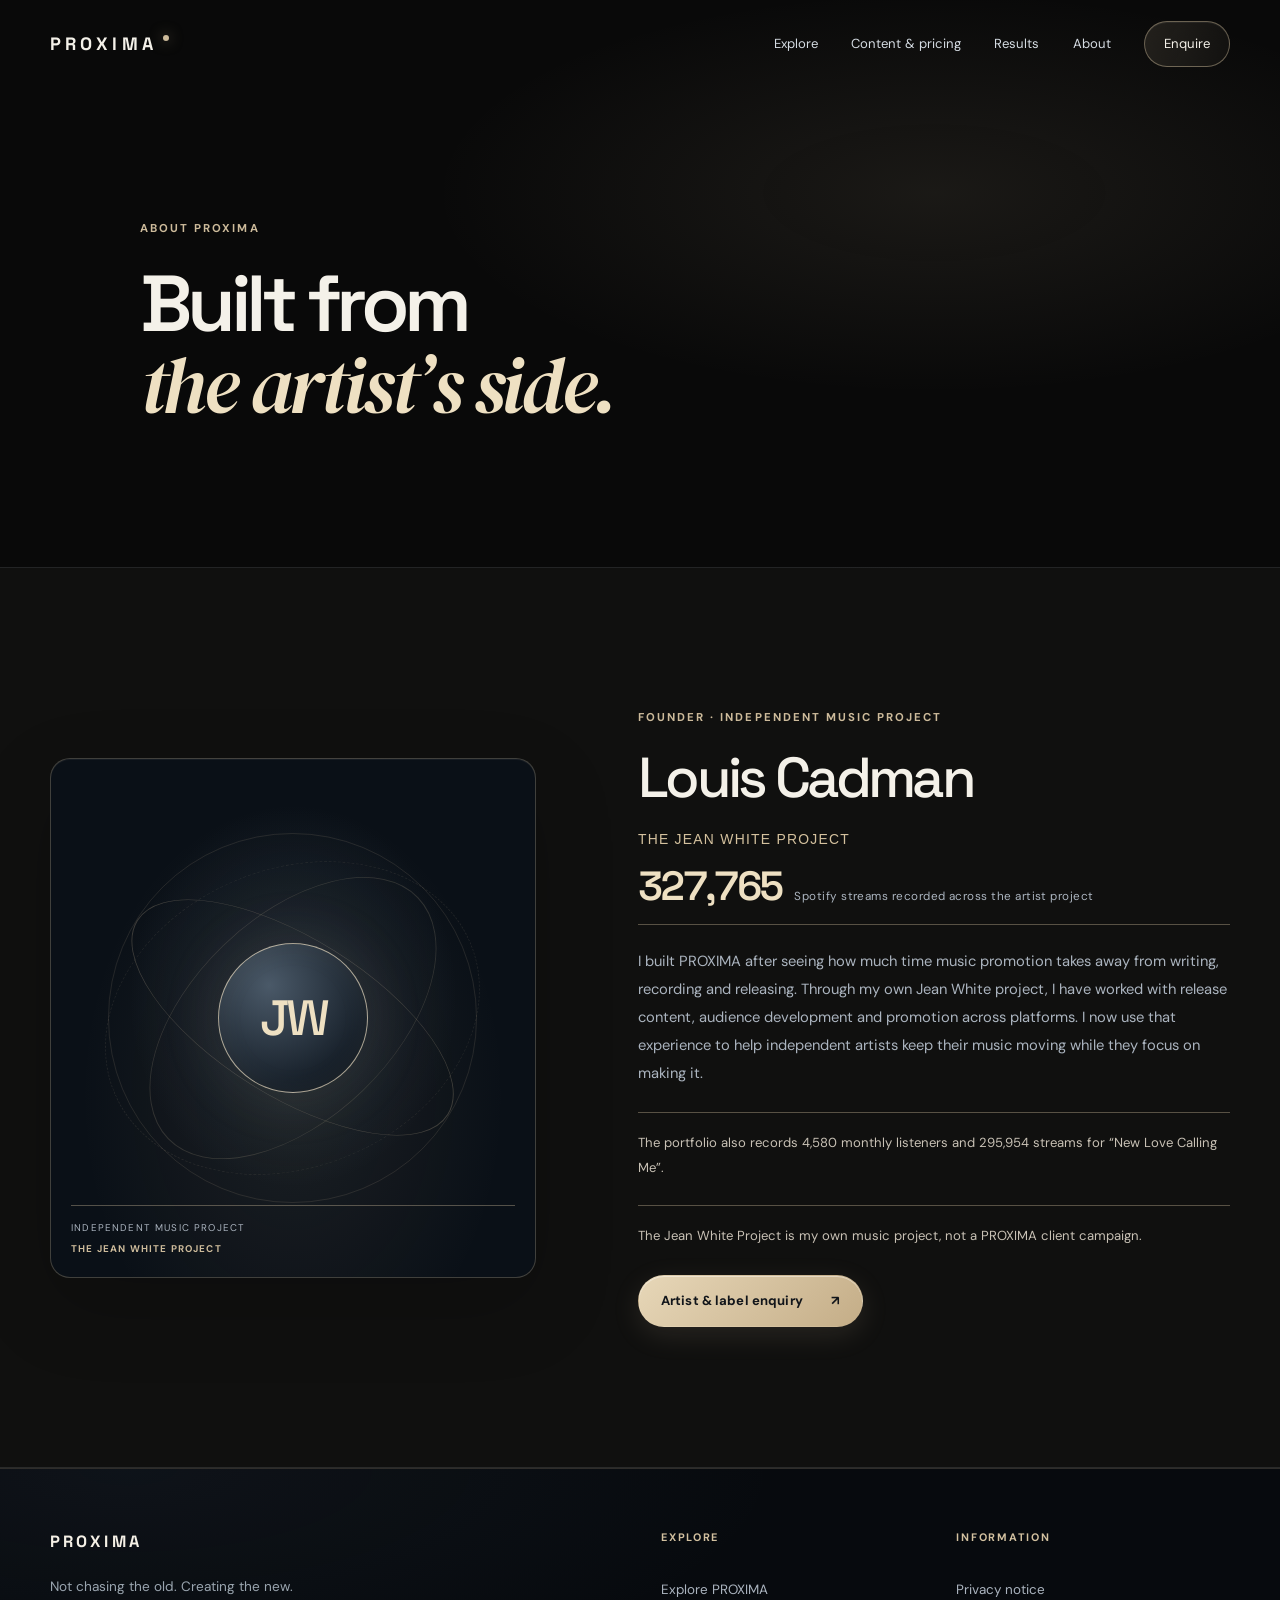
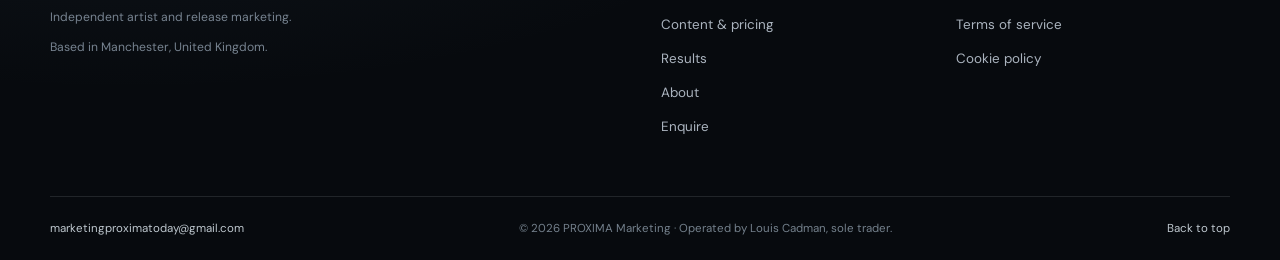
==== about.html @ 5da4cb1b "Refresh JavaScript cache version after interaction fixes" ====
<!doctype html>
<html lang="en">
<head>
  <meta charset="utf-8">
  <meta name="viewport" content="width=device-width, initial-scale=1">
  <meta name="theme-color" content="#090909">
  <meta name="description" content="Meet the founder of PROXIMA Marketing.">
  <meta property="og:type" content="website">
  <meta property="og:title" content="About PROXIMA Marketing">
  <meta property="og:description" content="Meet the founder of PROXIMA Marketing and the independent music project behind its experience.">
  <meta property="og:url" content="https://proximamarketing.github.io/Proxima/about.html">
  <title>About PROXIMA Marketing</title>
  <link rel="preconnect" href="https://fonts.googleapis.com">
  <link rel="preconnect" href="https://fonts.gstatic.com" crossorigin>
  <link href="https://fonts.googleapis.com/css2?family=DM+Sans:wght@400;500;600;700&family=DM+Serif+Display:ital@0;1&family=Space+Grotesk:wght@400;500;600;700&display=swap" rel="stylesheet">
  <link rel="stylesheet" href="style.css?v=20261109-visual-finish-01">
  <script src="script.js?v=20261109-code-audit-01" defer></script>
</head>
<body>
  <a class="skip-link" href="#main">Skip to content</a>
  <div class="scroll-progress" aria-hidden="true"></div>
  <header class="site-header">
    <nav class="navbar container" aria-label="Main navigation">
      <a class="wordmark" href="index.html#top" aria-label="PROXIMA home">PROXIMA</a>
      <button class="menu-toggle" type="button" aria-expanded="false" aria-controls="primaryNavigation" aria-label="Open navigation">
        <span></span><span></span>
      </button>
      <div class="nav-links" id="primaryNavigation">
        <a href="index.html#journey">Explore</a>
        <a href="journey.html">Content &amp; pricing</a>
        <a href="views.html">Results</a>
        <a href="about.html">About</a>
        <a class="nav-cta" href="application.html#application">Enquire</a>
      </div>
    </nav>
  </header>

  <main id="main" class="about-page">
    <section class="about-intro section-pad">
      <div class="container about-intro-inner reveal">
        <p class="eyebrow">About PROXIMA</p>
        <h1>Built from<br><span class="serif-accent">the artist’s side.</span></h1>
      </div>
    </section>

    <section class="founder section-pad" id="the-story">
      <div class="container founder-grid">
        <div class="founder-art reveal" aria-label="Abstract orbital artwork for The Jean White Project">
          <div class="founder-art-orbit founder-art-orbit-one" aria-hidden="true"></div>
          <div class="founder-art-orbit founder-art-orbit-two" aria-hidden="true"></div>
          <div class="founder-art-core" aria-hidden="true"><span>JW</span></div>
          <div class="founder-art-caption"><span>INDEPENDENT MUSIC PROJECT</span><span>THE JEAN WHITE PROJECT</span></div>
        </div>
        <div class="founder-copy reveal">
          <p class="eyebrow">Founder · Independent music project</p>
          <h2>Louis Cadman</h2>
          <p class="founder-project-name">The Jean White Project</p>
          <div class="founder-statline"><strong>327,765</strong><span>Spotify streams recorded across the artist project</span></div>
          <p>I built PROXIMA after seeing how much time music promotion takes away from writing, recording and releasing. Through my own Jean White project, I have worked with release content, audience development and promotion across platforms. I now use that experience to help independent artists keep their music moving while they focus on making it.</p>
          <p class="founder-honesty">The portfolio also records 4,580 monthly listeners and 295,954 streams for “New Love Calling Me”.</p>
          <p class="founder-honesty">The Jean White Project is my own music project, not a PROXIMA client campaign.</p>
          <a class="button button-primary" href="application.html#application">Artist &amp; label enquiry <span aria-hidden="true">↗</span></a>
        </div>
      </div>
    </section>

      </main>

  <footer class="site-footer">
    <div class="container footer-main">
      <div class="footer-brand">
        <a class="wordmark footer-wordmark" href="index.html#top">PROXIMA</a>
        <p>Not chasing the old. Creating the new.</p>
        <p class="footer-positioning">Independent artist and release marketing.</p>
        <p class="footer-positioning">Based in Manchester, United Kingdom.</p>
      </div>
      <div class="footer-nav">
        <span class="footer-label">Explore</span>
        <a href="index.html#journey">Explore PROXIMA</a>
        <a href="journey.html">Content &amp; pricing</a>
        <a href="views.html">Results</a>
        <a href="about.html">About</a>
        <a href="application.html#application">Enquire</a>
      </div>
      <div class="footer-nav footer-legal-nav">
        <span class="footer-label">Information</span>
        <a href="privacy.html">Privacy notice</a>
        <a href="terms.html">Terms of service</a>
        <a href="cookies.html">Cookie policy</a>
      </div>
    </div>
    <div class="container footer-bottom">
      <a href="mailto:marketingproximatoday@gmail.com">marketingproximatoday@gmail.com</a>
      <span>© <span id="currentYear">2026</span> PROXIMA Marketing · Operated by Louis Cadman, sole trader.</span>
      <a href="index.html#top">Back to top</a>
    </div>
  </footer>
</body>
</html>
---- style.css ----
:root {
  color-scheme: dark;
  --bg: #090909;
  --panel: #10100f;
  --panel-raised: #151513;
  --text: #f2eee5;
  --muted: #aaa69e;
  --subtle: #77746e;
  --accent: #d8c6a5;
  --accent-bright: #ead9b8;
  --line: rgba(242, 238, 229, .12);
  --line-accent: rgba(216, 198, 165, .36);
  --container: 1160px;
  --ease: cubic-bezier(.2,.7,.2,1);
}
* { box-sizing: border-box; }
html { width: 100%; max-width: 100%; overflow-x: clip; scroll-behavior: smooth; scroll-padding-top: 100px; }
body { margin: 0; background: var(--bg); color: var(--text); font-family: "DM Sans", sans-serif; line-height: 1.65; -webkit-font-smoothing: antialiased; width: 100%; max-width: 100%; overflow-x: clip; }
body.menu-open { overflow: hidden; }
a { color: inherit; text-decoration: none; }
button, input, textarea { font: inherit; }
button, a { -webkit-tap-highlight-color: transparent; }
button { color: inherit; }
p, h1, h2, h3 { margin-top: 0; }
p { color: var(--muted); }
::selection { color: #090909; background: var(--accent); }
:focus-visible { outline: 2px solid var(--accent-bright); outline-offset: 4px; }
.container { width: min(100% - 48px, var(--container)); margin-inline: auto; }
.section-pad { padding: clamp(88px, 11vw, 148px) 0; }
.skip-link { position: fixed; z-index: 10000; top: 12px; left: 12px; padding: 12px 18px; background: var(--accent); color: #111; transform: translateY(-160%); }
.skip-link:focus { transform: translateY(0); }
.scroll-progress { position: fixed; z-index: 1500; inset: 0 auto auto 0; width: 100%; height: 2px; background: var(--accent); pointer-events: none; transform: scaleX(0); transform-origin: left center; pointer-events: none; }
.site-header { position: fixed; inset: 0 0 auto; z-index: 1000; border-bottom: 1px solid transparent; transition: background .3s ease, border-color .3s ease, backdrop-filter .3s ease; }
.site-header.scrolled { background: rgba(9,9,9,.86); border-color: var(--line);  }
.navbar { min-height: 86px; display: flex; align-items: center; justify-content: space-between; gap: 32px; }
.site-header:not(.scrolled) .navbar { min-height: 94px; }
.navbar .wordmark { font-size: 1.28rem; letter-spacing: .22em; }
.nav-links { gap: clamp(20px, 3vw, 42px); }
.nav-links .nav-cta { padding: 12px 18px; border-color: rgba(216,198,165,.48); background: linear-gradient(135deg, rgba(216,198,165,.09), rgba(216,198,165,.015)); }
.wordmark { display: inline-flex; align-items: flex-start; gap: 5px; font: 800 1.16rem/1 "Manrope", sans-serif; letter-spacing: .19em; white-space: nowrap; }
.wordmark-mark { color: var(--accent); font-size: .65rem; transform: translateY(-5px); }
.nav-links { display: flex; align-items: center; gap: clamp(18px, 3vw, 40px); font-size: .88rem; color: #d1ccc2; }
.nav-links a { transition: color .2s ease; }
.nav-links a:hover, .footer-nav a:hover, .footer-bottom a:hover { color: var(--accent-bright); }
.nav-links .nav-cta { border: 1px solid var(--line-accent); padding: 11px 17px; color: var(--text); border-radius: 2px; }
.nav-cta span { color: var(--accent); margin-left: 8px; }
.menu-toggle { display: none; width: 46px; height: 46px; border: 1px solid var(--line); background: transparent; border-radius: 50%; align-items: center; justify-content: center; flex-direction: column; gap: 6px; cursor: pointer; }
.menu-toggle span { display: block; width: 17px; height: 1px; background: var(--text); transition: transform .2s ease; }
.menu-toggle[aria-expanded="true"] span:first-child { transform: translateY(3.5px) rotate(45deg); }
.menu-toggle[aria-expanded="true"] span:last-child { transform: translateY(-3.5px) rotate(-45deg); }
.hero { position: relative; min-height: 770px; min-height: min(900px, 100svh); display: flex; flex-direction: column; justify-content: center; padding-top: 124px; overflow: hidden; border-bottom: 1px solid var(--line); }
.hero::after { content: ""; position: absolute; inset: 0; pointer-events: none; opacity: .24; background-image: radial-gradient(1px 1px at 11% 18%, rgba(245,232,204,.85) 50%, transparent 100%), radial-gradient(1px 1px at 84% 22%, rgba(245,232,204,.7) 50%, transparent 100%), radial-gradient(1px 1px at 70% 77%, rgba(245,232,204,.75) 50%, transparent 100%), radial-gradient(1px 1px at 31% 81%, rgba(245,232,204,.65) 50%, transparent 100%); }
.hero-glow { position: absolute; width: 900px; height: 750px; left: 55%; top: 42%; transform: translate(-50%,-50%); background: radial-gradient(ellipse, rgba(216,198,165,.105), rgba(216,198,165,.025) 35%, transparent 70%); pointer-events: none; }
.hero-grid { position: relative; z-index: 1; display: grid; grid-template-columns: 1.15fr .85fr; align-items: center; gap: clamp(28px, 5vw, 86px); padding-top: 30px; padding-bottom: 58px; }
.hero-copy { max-width: 650px; }
.eyebrow { display: flex; align-items: center; gap: 12px; color: var(--accent); font-size: .71rem; font-weight: 700; text-transform: uppercase; letter-spacing: .18em; margin-bottom: 26px; }
.eyebrow-line { width: 30px; height: 1px; background: var(--accent); }
h1, h2, h3 { font-family: "Manrope", sans-serif; }
h1 { font-size: clamp(3.25rem, 6.5vw, 6.55rem); line-height: .99; letter-spacing: -.075em; font-weight: 600; margin-bottom: 28px; }
.serif-accent { font-family: Georgia, "Times New Roman", serif; font-weight: 400; font-style: italic; letter-spacing: -.065em; color: var(--accent); }
.hero-lede { max-width: 555px; font-size: clamp(1.02rem, 1.3vw, 1.18rem); line-height: 1.85; margin-bottom: 34px; }
.hero-actions { display: flex; align-items: center; flex-wrap: wrap; gap: 24px; }
.button { min-height: 52px; display: inline-flex; align-items: center; justify-content: center; gap: 28px; padding: 15px 21px; border: 1px solid transparent; border-radius: 2px; font-size: .9rem; font-weight: 700; cursor: pointer; transition: transform .25s var(--ease), background .25s ease, border-color .25s ease, color .25s ease; }
.button:hover { transform: translateY(-2px); }
.button-primary { background: var(--accent); color: #15130f; }
.button-primary:hover { background: var(--accent-bright); }
.button-outline { border-color: var(--line-accent); color: var(--text); background: transparent; }
.button-outline:hover { border-color: var(--accent); background: rgba(216,198,165,.06); }
.text-link, .inline-link { display: inline-flex; align-items: center; gap: 12px; color: var(--text); font-size: .9rem; font-weight: 600; }
.text-link span, .inline-link span { color: var(--accent); transition: transform .2s ease; }
.text-link:hover span { transform: translateY(3px); }
.inline-link:hover span { transform: translate(3px,-3px); }
.hero-note { margin: 33px 0 0; font-size: .8rem; display: flex; align-items: center; gap: 10px; }
.status-dot, .response-dot { width: 6px; height: 6px; border-radius: 50%; background: var(--accent); box-shadow: 0 0 14px rgba(216,198,165,.45); flex: 0 0 auto; }
.hero-art { position: relative; isolation: isolate; width: min(100%, 500px); aspect-ratio: 1; justify-self: end; display: grid; place-items: center; }
.starfield { position: absolute; z-index: -1; inset: -8%; opacity: .86; pointer-events: none; background-image: radial-gradient(1px 1px at 8% 22%, rgba(245,232,204,.95) 50%, transparent 100%), radial-gradient(1.5px 1.5px at 21% 74%, rgba(245,232,204,.8) 50%, transparent 100%), radial-gradient(1px 1px at 33% 12%, rgba(245,232,204,.75) 50%, transparent 100%), radial-gradient(2px 2px at 44% 88%, rgba(245,232,204,.8) 50%, transparent 100%), radial-gradient(1px 1px at 57% 19%, rgba(245,232,204,.95) 50%, transparent 100%), radial-gradient(1px 1px at 72% 31%, rgba(245,232,204,.7) 50%, transparent 100%), radial-gradient(1.5px 1.5px at 89% 53%, rgba(245,232,204,.85) 50%, transparent 100%), radial-gradient(1px 1px at 77% 82%, rgba(245,232,204,.8) 50%, transparent 100%), radial-gradient(1px 1px at 13% 48%, rgba(245,232,204,.6) 50%, transparent 100%), radial-gradient(1px 1px at 60% 68%, rgba(245,232,204,.7) 50%, transparent 100%), radial-gradient(ellipse at 50% 50%, rgba(216,198,165,.09), transparent 62%); mask-image: radial-gradient(ellipse at center, #000 38%, transparent 73%); }
.starfield::after { content: ""; position: absolute; inset: 12%; background: radial-gradient(2px 2px at 16% 36%, rgba(255,248,226,.95) 45%, transparent 100%), radial-gradient(2px 2px at 79% 24%, rgba(255,248,226,.9) 45%, transparent 100%), radial-gradient(1.5px 1.5px at 67% 76%, rgba(255,248,226,.9) 45%, transparent 100%);  }
.hero-art::before { content: ""; position: absolute; inset: 16%; border: 1px solid rgba(216,198,165,.12); border-radius: 50%; }
.orbit { position: absolute; border: 1px solid rgba(216,198,165,.25); border-radius: 50%; }
.orbit-one { inset: 8%; transform: rotate(-27deg) scaleY(.71); }
.orbit-two { inset: 5%; transform: rotate(47deg) scaleY(.72); border-color: rgba(216,198,165,.16); }
.orbit-three { inset: 20%; border-style: dashed; border-color: rgba(216,198,165,.17); }
.orbit-core { position: relative; z-index: 1; width: 43%; aspect-ratio: 1; border-radius: 50%; border: 1px solid rgba(216,198,165,.5); background: radial-gradient(circle at 35% 30%, #232019, #0b0b0a 68%); display: flex; flex-direction: column; align-items: center; justify-content: center; box-shadow: 0 0 75px rgba(216,198,165,.07), inset 0 0 35px rgba(216,198,165,.05); }
.core-star { font-size: 1.1rem; color: var(--accent); margin-bottom: 10px; }
.core-name { font: 800 clamp(.9rem,1.6vw,1.2rem)/1 "Manrope", sans-serif; letter-spacing: .18em; }
.core-caption { margin-top: 11px; font-size: .48rem; letter-spacing: .32em; color: var(--muted); }
.orbit-label { position: absolute; z-index: 2; color: var(--accent); font-size: .59rem; letter-spacing: .19em; font-weight: 600; background: var(--bg); padding: 4px 8px; }
.orbit-label-top { top: 3%; left: 50%; transform: translateX(-50%); }
.orbit-label-right { right: -2%; top: 50%; transform: translateY(-50%); }
.orbit-label-bottom { bottom: 3%; left: 50%; transform: translateX(-50%); }
.orbit-label-left { left: -1%; top: 50%; transform: translateY(-50%); }
.hero-bottom { position: relative; z-index: 2; display: flex; justify-content: space-between; align-items: center; gap: 20px; padding-bottom: 25px; color: var(--subtle); font-size: .78rem; }
.hero-bottom a { color: var(--muted); }
.hero-bottom a span { color: var(--accent); padding-left: 8px; }
.intro { background: #0c0c0b; }
.intro-grid { display: grid; grid-template-columns: 1.05fr .75fr; gap: clamp(36px, 8vw, 120px); align-items: start; }
.intro h2, .section-heading h2, .fit h2, .faq h2, .application-copy h2 { font-size: clamp(2.5rem, 4.2vw, 4.45rem); line-height: 1.12; font-weight: 500; letter-spacing: -.065em; margin-bottom: 0; }
.intro-copy { padding-top: 16px; }
.intro-copy p { margin: 0 0 18px; font-size: 1rem; line-height: 1.9; }
.intro-copy .inline-link { margin-top: 12px; }
.principle-strip { display: grid; grid-template-columns: auto 1fr 1px 1fr; align-items: center; gap: 28px; margin-top: 90px; padding: 25px 0; border-top: 1px solid var(--line); border-bottom: 1px solid var(--line); }
.principle-index { color: var(--accent); font-size: .78rem; letter-spacing: .08em; }
.principle-index span { color: var(--subtle); }
.principle-strip p { margin: 0; font-size: .87rem; color: #d4cfc5; }
.principle-rule { height: 34px; background: var(--line); }
.services { background: var(--bg); }
.section-heading { display: flex; align-items: end; justify-content: space-between; gap: 35px; margin-bottom: 52px; }
.section-heading .eyebrow { margin-bottom: 20px; }
.section-intro { max-width: 350px; margin: 0 0 8px; font-size: .96rem; line-height: 1.85; }
.service-grid { display: grid; grid-template-columns: repeat(3, minmax(0,1fr)); border-top: 1px solid var(--line); border-left: 1px solid var(--line); }
.service-card { min-height: 300px; padding: 30px 28px 27px; border-right: 1px solid var(--line); border-bottom: 1px solid var(--line); position: relative; overflow: hidden; transition: background .25s ease; }
.service-card::after { content: ""; position: absolute; inset: auto 0 0; height: 2px; background: var(--accent); transform: scaleX(0); transform-origin: left; transition: transform .35s var(--ease); }
.service-card:hover { background: rgba(216,198,165,.035); }
.service-card:hover::after { transform: scaleX(1); }
.service-card-top { display: flex; align-items: center; justify-content: space-between; margin-bottom: 42px; }
.service-number { color: var(--accent); font-size: .73rem; letter-spacing: .12em; }
.service-symbol { color: var(--accent); font-size: 1.45rem; font-weight: 400; }
.service-card h3 { font-size: 1.25rem; font-weight: 600; letter-spacing: -.04em; margin-bottom: 13px; }
.service-card p { font-size: .9rem; line-height: 1.8; margin-bottom: 24px; }
.service-tag { font-size: .68rem; color: var(--subtle); letter-spacing: .04em; }
.service-footnote { margin: 22px 0 0; font-size: .78rem; }
.fit { background: #13120f; border-block: 1px solid rgba(216,198,165,.12); }
.fit-grid { display: grid; grid-template-columns: .9fr 1fr; gap: clamp(44px, 8vw, 125px); align-items: center; }
.fit-heading h2 { margin-bottom: 22px; }
.fit-heading > p:not(.eyebrow) { max-width: 450px; font-size: .98rem; line-height: 1.85; margin-bottom: 28px; }
.fit-list { border-top: 1px solid var(--line-accent); }
.fit-item { display: block; min-width: 0; padding: 27px 0; border-bottom: 1px solid var(--line); }
.fit-check { display: grid; place-items: center; width: 28px; height: 28px; border: 1px solid var(--line-accent); color: var(--accent); border-radius: 50%; font-size: .8rem; }
.fit-item h3 { font-size: 1.03rem; margin: 0 0 7px; font-weight: 600; }
.fit-item p { margin: 0; font-size: .88rem; line-height: 1.8; }
.section-heading-centered { display: block; text-align: center; max-width: 760px; margin: 0 auto 72px; }
.section-heading-centered .eyebrow { justify-content: center; }
.section-heading-centered .section-intro { max-width: 510px; margin: 22px auto 0; }
.process { background: #0b0b0a; }
.process-steps { display: grid; grid-template-columns: repeat(4,minmax(0,1fr)); gap: 25px; }
.process-step { position: relative; }
.step-number { font: 500 2rem/1 "Manrope", sans-serif; color: var(--accent); letter-spacing: -.06em; }
.step-line { height: 1px; background: var(--line-accent); position: relative; margin: 25px 0 28px; }
.step-line::before { content: ""; position: absolute; top: -3px; left: 0; width: 7px; height: 7px; border-radius: 50%; background: var(--accent); }
.process-step h3 { font-size: 1.18rem; margin-bottom: 12px; }
.process-step p { font-size: .88rem; line-height: 1.85; margin: 0; max-width: 245px; }
.faq { background: #12110f; border-top: 1px solid var(--line); }
.faq-grid { display: grid; grid-template-columns: .72fr 1fr; gap: clamp(42px, 9vw, 135px); align-items: start; }
.faq-intro h2 { margin-bottom: 22px; }
.faq-intro > p:not(.eyebrow) { max-width: 330px; font-size: .95rem; line-height: 1.85; }
.faq-list { border-top: 1px solid var(--line-accent); }
.faq-list details { border-bottom: 1px solid var(--line); }
.faq-list summary { position: relative; list-style: none; cursor: pointer; padding: 22px 35px 22px 0; font: 600 .98rem/1.55 "Manrope", sans-serif; }
.faq-list summary::-webkit-details-marker { display: none; }
.faq-list summary::after { content: "+"; position: absolute; right: 3px; top: 19px; color: var(--accent); font: 400 1.35rem/1 "DM Sans", sans-serif; transition: transform .2s ease; }
.faq-list details[open] summary::after { content: "−"; }
.faq-list details p { margin: -2px 25px 22px 0; font-size: .89rem; line-height: 1.85; }
.application-section { position: relative; overflow: hidden; background: #0a0a09; }
.application-glow { position: absolute; width: 780px; height: 780px; top: 5%; left: -20%; background: radial-gradient(circle, rgba(216,198,165,.065), transparent 68%); pointer-events: none; }
.application-layout { position: relative; display: grid; grid-template-columns: .75fr 1fr; gap: clamp(40px, 8vw, 120px); align-items: start; }
.application-copy { position: sticky; top: 115px; }
.application-copy h2 { margin-bottom: 24px; }
.application-copy > p:not(.eyebrow) { font-size: .98rem; line-height: 1.9; max-width: 420px; }
.application-note { display: block; min-width: 0; margin: 35px 0; padding: 20px; border: 1px solid var(--line); background: rgba(255,255,255,.015); }
.note-icon { color: var(--accent); padding-top: 3px; }
.application-note p { margin: 0; font-size: .87rem; line-height: 1.8; }
.response-time { display: flex; align-items: center; gap: 10px; color: var(--muted); font-size: .8rem; }
.response-time strong { color: var(--text); font-weight: 600; }
.application-form { padding: clamp(24px, 4vw, 42px); background: #10100f; border: 1px solid var(--line); }
.form-heading { display: flex; align-items: baseline; justify-content: space-between; flex-wrap: wrap; gap: 10px; margin-bottom: 24px; }
.form-heading span { color: var(--accent); font-size: .68rem; font-weight: 700; letter-spacing: .14em; }
.form-heading p { margin: 0; font-size: .78rem; }
.form-grid { display: grid; grid-template-columns: repeat(2,minmax(0,1fr)); gap: 0 18px; }
.form-group { display: flex; flex-direction: column; min-width: 0; margin-bottom: 21px; }
.form-group label { display: flex; align-items: baseline; gap: 7px; color: #e7e1d6; margin-bottom: 9px; font-size: .82rem; font-weight: 600; }
.form-group label > span, .form-footnote > span { color: var(--accent); }
.form-group label small { color: var(--subtle); font-size: .7rem; font-weight: 400; }
.form-group input, .form-group textarea { appearance: none; width: 100%; min-height: 49px; border: 1px solid rgba(242,238,229,.15); border-radius: 2px; background: #0b0b0a; padding: 13px 14px; color: var(--text); font-size: .88rem; transition: border-color .2s ease, background .2s ease; }
.form-group textarea { resize: vertical; min-height: 118px; line-height: 1.65; }
.form-group input::placeholder, .form-group textarea::placeholder { color: #68665f; opacity: 1; }
.form-group input:hover, .form-group textarea:hover { border-color: rgba(242,238,229,.28); }
.form-group input:focus, .form-group textarea:focus { outline: none; border-color: var(--accent); background: #0d0d0b; }
.form-group input[aria-invalid="true"], .form-group textarea[aria-invalid="true"] { border-color: #d58c78; }
.field-hint { color: var(--subtle); font-size: .72rem; margin-top: 8px; line-height: 1.55; }
.form-divider { height: 1px; background: var(--line); margin: 8px 0 29px; }
.privacy-note { border-left: 2px solid var(--line-accent); padding-left: 13px; margin: 6px 0 20px; color: var(--subtle); font-size: .72rem; line-height: 1.7; }
.submit-button { width: 100%; justify-content: space-between; padding-inline: 19px; }
.submit-button:disabled { opacity: .65; cursor: wait; transform: none; }
.form-status { display: none; padding: 14px 15px; margin: 16px 0 0; border: 1px solid var(--line); font-size: .84rem; line-height: 1.65; }
.form-status.is-visible { display: block; }
.form-status.is-success { color: #d8e7cf; border-color: rgba(160,193,140,.35); background: rgba(120,160,100,.08); }
.form-status.is-error { color: #f0c4b8; border-color: rgba(213,140,120,.4); background: rgba(213,140,120,.06); }
.form-footnote { margin: 15px 0 0; color: var(--subtle); font-size: .7rem; }
.site-footer { border-top: 1px solid var(--line); background: #080808; }
.footer-main { display: grid; grid-template-columns: minmax(0,1.1fr) minmax(220px,.9fr); gap: clamp(32px,6vw,72px); padding-top: 60px; padding-bottom: 58px; }
.footer-wordmark { font-size: 1.02rem; }
.footer-brand p { max-width: 280px; margin: 19px 0 0; font-size: .85rem; line-height: 1.8; }
.footer-label { display: block; color: var(--accent); margin-bottom: 20px; font-size: .68rem; letter-spacing: .16em; text-transform: uppercase; font-weight: 700; }
.footer-nav { display: flex; flex-direction: column; align-items: flex-start; gap: 12px; }
.footer-nav a { font-size: .84rem; color: var(--muted); transition: color .2s ease; }
.footer-bottom { min-height: 64px; display: flex; align-items: center; justify-content: space-between; gap: 20px; border-top: 1px solid var(--line); color: var(--subtle); font-size: .72rem; }
.footer-bottom a { color: var(--muted); transition: color .2s ease; }
.reveal { opacity: 0; transform: translateY(18px); transition: opacity .65s ease, transform .65s var(--ease); }
.reveal.is-visible { opacity: 1; transform: translateY(0); }
@media (min-width: 1500px) { .hero { min-height: 900px; } }
@media (max-width: 1000px) {
  .hero-grid { grid-template-columns: 1fr .75fr; gap: 22px; }
  .hero-art { width: 100%; }
  .orbit-label-right { right: -4%; }
  .orbit-label-left { left: -4%; }
  .service-card { padding: 25px 22px; min-height: 315px; }
  .fit-grid, .application-layout { gap: 48px; }
}
@media (max-width: 760px) {
  html { scroll-padding-top: 75px; }
  .container { width: min(100% - 38px, var(--container)); }
  .section-pad { padding: 84px 0; }
  .navbar { min-height: 72px; }
  .menu-toggle { display: flex; position: relative; z-index: 2; }
  .nav-links { position: fixed; inset: 0; z-index: 1; display: flex; flex-direction: column; align-items: stretch; justify-content: center; gap: 8px; padding: 100px 30px 50px; background: rgba(9,9,9,.98); font-size: 1.1rem; opacity: 0; visibility: hidden; pointer-events: none; transition: opacity .2s ease, visibility .2s ease; }
  .nav-links.is-open { opacity: 1; visibility: visible; pointer-events: auto; }
  .nav-links a { padding: 16px 0; border-bottom: 1px solid var(--line); }
  .nav-links .nav-cta { display: inline-flex; align-self: flex-start; gap: 8px; border: 1px solid var(--line-accent); padding: 14px 18px; margin-top: 14px; }
  .hero { min-height: auto; padding-top: 125px; }
  .hero-grid { grid-template-columns: 1fr; gap: 20px; padding-top: 22px; padding-bottom: 28px; }
  .hero-copy { max-width: 620px; }
  h1 { font-size: clamp(3.35rem, 11vw, 5.4rem); }
  .hero-lede { max-width: 540px; font-size: 1rem; }
  .hero-art { justify-self: center; width: min(86%, 370px); margin: 5px auto 12px; }
  .orbit-label { font-size: .52rem; }
  .hero-bottom { align-items: flex-start; font-size: .72rem; padding-bottom: 18px; }
  .hero-bottom a { text-align: right; }
  .intro-grid, .fit-grid, .faq-grid, .application-layout { grid-template-columns: 1fr; }
  .intro-grid { gap: 28px; }
  .intro-copy { padding-top: 0; max-width: 590px; }
  .principle-strip { grid-template-columns: auto 1fr; gap: 12px 20px; margin-top: 50px; }
  .principle-rule { display: none; }
  .principle-strip p:last-child { grid-column: 2; }
  .section-heading { display: block; margin-bottom: 34px; }
  .section-intro { margin-top: 20px; max-width: 540px; }
  .service-grid { grid-template-columns: repeat(2,minmax(0,1fr)); }
  .service-card { min-height: 0; padding: 24px 19px; }
  .service-card-top { margin-bottom: 29px; }
  .service-card h3 { font-size: 1.1rem; }
  .service-card p { font-size: .84rem; }
  .service-tag { line-height: 1.6; display: block; }
  .fit-grid { gap: 38px; }
  .process-steps { grid-template-columns: repeat(2,minmax(0,1fr)); row-gap: 38px; }
  .step-line { margin: 18px 0 22px; }
  .faq-grid { gap: 35px; }
  .faq-intro > p:not(.eyebrow) { max-width: 510px; }
  .application-copy { position: static; }
  .application-note { max-width: 480px; margin: 24px 0; }
  .application-form { padding: 24px 20px; }
  .footer-main { grid-template-columns: minmax(0,1fr); gap: 30px; }
  .footer-brand { grid-column: 1; }
  .footer-nav { grid-column: 1; display:grid; grid-template-columns:repeat(2,minmax(0,1fr)); gap:12px 22px; }
  .footer-nav .footer-label { grid-column:1 / -1; margin-bottom:4px; }
}
@media (max-width: 480px) {
  .container { width: min(100% - 32px, var(--container)); }
  .section-pad { padding: 70px 0; }
  .hero { padding-top: 112px; }
  .eyebrow { font-size: .64rem; letter-spacing: .14em; margin-bottom: 20px; }
  h1 { font-size: clamp(3rem, 12.2vw, 4rem); line-height: 1.02; }
  .hero-actions { align-items: stretch; flex-direction: column; gap: 15px; }
  .hero-actions .button { width: 100%; }
  .text-link { align-self: center; padding: 8px; }
  .hero-note { font-size: .72rem; align-items: flex-start; }
  .hero-art { width: min(92%, 330px); }
  .core-name { font-size: .9rem; }
  .orbit-label { font-size: .46rem; letter-spacing: .12em; }
  .hero-bottom { flex-direction: column; gap: 8px; }
  .hero-bottom a { text-align: left; }
  .intro h2, .section-heading h2, .fit h2, .faq h2, .application-copy h2 { font-size: clamp(2.25rem, 10vw, 3rem); }
  .service-grid { grid-template-columns: 1fr; }
  .service-card { padding: 25px 22px 23px; }
  .service-card-top { margin-bottom: 25px; }
  .service-card p { font-size: .89rem; max-width: 380px; }
  .service-tag { margin-top: 6px; }
  .process-steps { grid-template-columns: 1fr; gap: 32px; }
  .step-line { margin: 14px 0 20px; }
  .process-step p { max-width: 430px; }
  .faq-list summary { font-size: .92rem; }
  .application-form { padding: 22px 16px; }
  .form-grid { grid-template-columns: 1fr; gap: 0; }
  .form-heading { display: block; }
  .form-heading p { margin-top: 5px; }
  .footer-main { grid-template-columns: 1fr 1fr; gap: 32px 20px; padding-top: 42px; padding-bottom: 40px; }
  .footer-bottom { align-items: flex-start; flex-direction: column; justify-content: center; gap: 5px; padding: 17px 0; }
}
@media (prefers-reduced-motion: reduce) {
  *, *::before, *::after { scroll-behavior: auto !important; animation-duration: .01ms !important; animation-iteration-count: 1 !important; transition-duration: .01ms !important; }
  .reveal { opacity: 1; transform: none; }
}
/* ==========================================================
   PROXIMA PLANET JOURNEY
   One coherent layer for the intro, galaxy, annotations and mobile layout.
   ========================================================== */
html { width:100%; max-width:100%; overflow-x:clip; scroll-behavior:smooth; }
/* The planet journey is scroll-driven, but never locks the page to snap points. */
html.planet-snapping { scroll-snap-type:none; scroll-padding-top:0; }
body { width:100%; max-width:100%; overflow-x:clip; }
main, .experience-layout, .experience-content { min-width:0; max-width:100%; }

/* Intro is its own screen; the galaxy starts only on entry. */
.hero {
  position:relative; z-index:6; display:flex; flex-direction:column; justify-content:center;
  width:100%; min-height:100svh; height:100svh; padding:0; overflow:visible;
  border:0; box-shadow:none; background:#090909;
}
.hero::after {
  content:""; position:absolute; inset:0; z-index:0; pointer-events:none; opacity:.22;
  background-image:radial-gradient(1px 1px at 11% 18%,rgba(245,232,204,.85) 50%,transparent 100%),
    radial-gradient(1px 1px at 84% 22%,rgba(245,232,204,.7) 50%,transparent 100%),
    radial-gradient(1px 1px at 70% 77%,rgba(245,232,204,.75) 50%,transparent 100%),
    radial-gradient(1px 1px at 31% 81%,rgba(245,232,204,.65) 50%,transparent 100%);
}
.hero-glow {
  position:absolute; z-index:0; width:min(900px,140vw); height:min(750px,100vh); left:55%; top:42%;
  transform:translate(-50%,-50%);
  background:radial-gradient(ellipse,rgba(216,198,165,.105),rgba(216,198,165,.025) 35%,transparent 70%);
  pointer-events:none;
}
.hero-grid {
  position:absolute; z-index:1; left:clamp(28px,6vw,92px); right:auto; bottom:clamp(108px,15vh,160px);
  display:block; width:min(40vw,520px); margin:0; padding:0;
}
.hero-copy { max-width:520px; }
.hero-copy .eyebrow { margin-bottom:18px; }
.hero-copy h1 { max-width:520px; margin:0 0 18px; font-size:clamp(2.65rem,5.3vw,5rem); line-height:1.01; letter-spacing:-.06em; text-wrap:balance; }
.hero-lede { max-width:36ch; font-size:clamp(.95rem,1.25vw,1.1rem); line-height:1.55; }
.hero-actions { display:flex; align-items:center; flex-wrap:wrap; gap:12px 22px; }
.hero-bottom {
  position:absolute; z-index:1; left:0; right:0; bottom:24px; display:flex; justify-content:space-between;
  align-items:flex-end; gap:20px; width:min(calc(100% - 48px),var(--container)); margin:0 auto; padding:0; line-height:1.5;
}
.experience-layout { display:block; width:100%; margin:0; }

/* Fixed star-chart stage, without borders between invisible scroll anchors. */
.solar-guide {
  position:fixed; inset:0; z-index:5; display:block; width:100%; height:100svh; min-height:0; max-height:none;
  padding:0; overflow:hidden; isolation:isolate; pointer-events:none; border:0; box-shadow:none;
  background:radial-gradient(ellipse at 64% 46%,rgba(95,76,48,.14),transparent 33%),radial-gradient(ellipse at 50% 50%,#0b0b0c 0,#080809 68%,#050505 100%);
  opacity:0; visibility:hidden; transition:opacity .4s ease,visibility 0s linear .4s;
}
body.journey-started .solar-guide { opacity:1; visibility:visible; transition:opacity .4s ease; }
.solar-guide::before,.solar-guide::after {
  content:""; position:absolute; inset:-4%; z-index:-1; border-radius:50%; pointer-events:none;
  background-image:radial-gradient(1px 1px at 12% 18%,rgba(255,255,255,.75) 50%,transparent 100%),
    radial-gradient(1px 1px at 28% 74%,rgba(216,198,165,.8) 50%,transparent 100%),
    radial-gradient(1px 1px at 77% 24%,rgba(255,255,255,.7) 50%,transparent 100%),
    radial-gradient(1px 1px at 88% 66%,rgba(216,198,165,.7) 50%,transparent 100%),
    radial-gradient(1px 1px at 55% 12%,rgba(255,255,255,.6) 50%,transparent 100%),
    radial-gradient(1px 1px at 42% 89%,rgba(255,255,255,.55) 50%,transparent 100%);
  background-size:100% 100%; opacity:.55;
}
.solar-guide::after { inset:3%; opacity:.2; transform:rotate(21deg) scale(1.12); }
.solar-guide-heading {
  position:absolute; z-index:4; top:clamp(72px,10vh,112px); left:50%; width:min(82%,520px);
  margin:0; padding:0; text-align:center; transform:translateX(-50%); pointer-events:none;
  transition:opacity .32s ease,transform .45s var(--ease),visibility .32s ease;
}
.solar-guide-heading .eyebrow { justify-content:center; margin-bottom:9px; font-size:.64rem; letter-spacing:.2em; }
.solar-guide-heading h2 { margin:0 0 8px; font-size:clamp(1.75rem,2.8vw,2.6rem); line-height:1.06; letter-spacing:-.05em; text-wrap:balance; }
.solar-guide-hint { margin:0; max-width:none; font-size:.76rem; line-height:1.5; letter-spacing:.03em; }

.solar-system {
  position:absolute; left:65%; top:52%; width:min(72vw,76vh,780px); height:min(72vw,76vh,780px);
  margin:0; isolation:isolate; overflow:visible; transform:translate(-50%,-50%);
  transition:none;
}
.solar-system::before { content:""; position:absolute; inset:18%; border-radius:50%; background:radial-gradient(circle,rgba(216,198,165,.09),rgba(216,198,165,.025) 32%,transparent 70%); pointer-events:none; }
.solar-orbit {
  position:absolute; top:50%; left:50%; border:1px solid rgba(216,198,165,.19); border-radius:50%; pointer-events:none;
  transform:translate(-50%,-50%) rotate(calc(-22deg + var(--solar-rotation,0deg))) scaleY(.66);
  transition:transform 620ms cubic-bezier(.2,.7,.2,1),border-color .4s ease;
}
.solar-orbit-one { width:60%; height:60%; border-color:rgba(216,198,165,.3); }
.solar-orbit-two { width:82%; height:82%; transform:translate(-50%,-50%) rotate(calc(42deg + var(--solar-rotation,0deg))) scaleY(.7); }
.solar-orbit-three { width:98%; height:98%; border-style:dashed; border-color:rgba(216,198,165,.11); transform:translate(-50%,-50%) rotate(calc(-55deg + var(--solar-rotation,0deg))) scaleY(.65); }
.solar-star {
  position:absolute; z-index:5; top:50%; left:50%; width:clamp(64px,7vw,82px); height:clamp(64px,7vw,82px);
  display:flex; flex-direction:column; align-items:center; justify-content:center; border:1px solid rgba(234,217,184,.72);
  border-radius:50%; color:#fff3d9;
  background:radial-gradient(circle at 40% 35%,#f2dfb9 0,#c8a773 20%,#7f6947 36%,rgba(31,27,19,.95) 70%);
  box-shadow:0 0 24px rgba(216,198,165,.25),0 0 70px rgba(216,198,165,.12),inset 0 0 14px rgba(255,247,220,.4);
  transform:translate(-50%,-50%); pointer-events:auto; transition:box-shadow .28s ease,transform .28s ease;
}
.solar-star:hover { transform:translate(-50%,-50%) scale(1.05); }
.star-shape { position:absolute; inset:18px; border-radius:50%; background:radial-gradient(circle,rgba(255,255,240,.9),rgba(255,240,203,.12) 63%,transparent 70%); }
.star-label { position:relative; margin-top:52px; font-size:.56rem; line-height:1; letter-spacing:.12em; }


.planet-field {
  position:absolute; inset:0;
  transform:rotate(var(--solar-rotation,0deg));
  transform-origin:50% 50%;
  transition:transform 680ms cubic-bezier(.2,.7,.2,1);
  pointer-events:none;
}
.planet-link {
  position:absolute; z-index:4; top:50%; left:50%;
  width:44px; height:44px; display:block; border-radius:50%; text-decoration:none;
  transform:translate(calc(-50% + var(--x,0px)),calc(-50% + var(--y,0px)));
  transition:none; pointer-events:auto;
}
.planet-body {
  position:absolute; top:50%; left:50%; display:block;
  width:var(--planet-render-size,300px); height:var(--planet-render-size,300px);
  overflow:hidden; transform:translate(-50%,-50%) scale(var(--focus-scale,.077));
  transform-origin:center center;
  transition:transform 620ms cubic-bezier(.2,.7,.2,1);
  border:1px solid rgba(255,255,255,.22); border-radius:50%; background-color:#65584a;
}
.planet-body::before {
  content:""; position:absolute; inset:0; border-radius:inherit; pointer-events:none;
  background:radial-gradient(ellipse at 28% 20%,rgba(255,255,255,.34),rgba(255,255,255,.06) 30%,transparent 48%);
  opacity:.86;
}
.planet-body::after {
  content:""; position:absolute; inset:0; border-radius:inherit; border:1px solid rgba(235,235,230,.16);
  pointer-events:none; background:radial-gradient(ellipse at 69% 77%,rgba(0,0,0,.38),transparent 58%);
}
.planet-dawn { background:radial-gradient(circle at 30% 25%,#fff0c7 0,#e0bd83 17%,#bd8d5e 39%,#75503a 68%,#2a1f1a 100%); }
.planet-identity { background:radial-gradient(circle at 29% 25%,#e7edcf 0,#a5b391 18%,#6f896c 42%,#3b5847 69%,#17251f 100%); }
.planet-release { background:radial-gradient(circle at 29% 24%,#ffe3c0 0,#d99773 17%,#b96851 42%,#713c34 69%,#271817 100%); }
.planet-content { background:radial-gradient(circle at 29% 24%,#f0e2ff 0,#b9a3d9 19%,#8973ad 43%,#50416f 70%,#20182e 100%); }
.planet-audience { background:radial-gradient(circle at 28% 23%,#e0f8fb 0,#92d0d9 17%,#5b9eae 42%,#315d73 70%,#142634 100%); }
.planet-process { background:radial-gradient(circle at 28% 23%,#fff2c1 0,#d8bb7a 18%,#a28a52 43%,#625333 71%,#211b10 100%); }
.planet-link.is-near { z-index:12; }
.planet-link.is-active { z-index:20; }
.planet-link.is-active .planet-body { border-color:rgba(255,248,229,.52); }
.planet-link.is-active .planet-body::before { opacity:1; }
.planet-link:hover .planet-body,.planet-link:focus-visible .planet-body { border-color:rgba(255,248,229,.65); }
.planet-label {
  position:absolute; top:50%; left:calc(50% + 22px); padding:5px 7px; color:var(--muted);
  background:rgba(9,9,9,.86); border:1px solid rgba(216,198,165,.13); border-radius:2px;
  font-size:.62rem; font-weight:600; letter-spacing:.08em; line-height:1.3; text-transform:uppercase; white-space:nowrap;
  transform:translateY(-50%) rotate(calc(0deg - var(--solar-rotation,0deg))); transition:transform 620ms cubic-bezier(.2,.7,.2,1),color .2s ease,opacity .2s ease,visibility .2s ease;
}
.planet-link.label-left .planet-label { left:auto; right:calc(50% + 22px); }
.planet-link.is-near .planet-label,.planet-link.is-active .planet-label { opacity:0; visibility:hidden; }

/* A proper star-chart leader line pins each briefing to a different point on its planet. */
.planet-annotation {
  position:fixed; z-index:7; inset:0; width:100%; height:100%; overflow:visible; pointer-events:none; opacity:0;
  transition:opacity .25s ease;
}
.solar-guide.has-active-planet .planet-annotation { opacity:1; }
#planetLeader {
  fill:none; stroke:url(#planetLeaderGradient); stroke-width:1.15; stroke-linecap:round; stroke-linejoin:round;
  path-length:1; stroke-dasharray:1; stroke-dashoffset:1; 
  transition:stroke-dashoffset .3s cubic-bezier(.2,.7,.2,1),opacity .22s ease;
}
.planet-annotation.is-drawn #planetLeader { stroke-dashoffset:0; opacity:1; }
#planetLeaderPrevious {
  fill:none; stroke:url(#planetLeaderGradient); stroke-width:1.15; stroke-linecap:round; stroke-linejoin:round;
  stroke-dasharray:none; stroke-dashoffset:0; opacity:0; 
  transition:opacity .34s ease;
}
.planet-annotation.is-switching #planetLeaderPrevious { opacity:.78; }
#planetAnchorRing { fill:rgba(10,10,12,.35); stroke:rgba(232,222,202,.9); stroke-width:1;  }
#planetAnchorDot { fill:#f5ead1; }
#planetLeaderEnd { fill:rgba(13,14,16,.9); stroke:rgba(232,222,202,.84); stroke-width:1;  }

/* Glass briefing: larger editorial panel on desktop, readable callout on phones. */
.solar-briefing {
  position:absolute; z-index:8; top:50%; left:clamp(28px,6vw,88px); width:min(42vw,560px);
  max-width:calc(100vw - 56px); max-height:calc(100svh - 160px); padding:clamp(28px,3.4vw,44px);
  box-sizing:border-box; overflow:auto; overscroll-behavior:contain; color:var(--text);
  background:radial-gradient(ellipse at 0% 0%,rgba(232,214,180,.10),transparent 48%),linear-gradient(135deg,rgba(29,28,26,.97),rgba(14,15,17,.96) 58%,rgba(22,23,24,.97));
  border:1px solid rgba(239,226,201,.3); border-radius:18px;
  box-shadow:0 12px 28px rgba(0,0,0,.22),inset 0 1px 0 rgba(255,255,255,.09);
  
  transform:translateY(-48%); pointer-events:auto; animation:briefing-arrive .42s var(--ease) both; scrollbar-width:thin;
  transition:opacity .18s ease,visibility .18s ease;
}
.solar-briefing-content {
  opacity:1; transform:translateY(0); 
  transition:opacity .16s ease,transform .16s cubic-bezier(.2,.7,.2,1);
  
}
.solar-briefing-content.is-changing { opacity:.12; transform:translateY(7px); transition-duration:.1s; }
.solar-briefing[hidden] { display:none !important; }
.solar-briefing::before { content:""; display:block; width:38px; height:2px; margin:0 0 18px; background:linear-gradient(90deg,var(--accent),rgba(216,198,165,0)); }
.solar-briefing-index { display:flex; align-items:center; gap:12px; margin:0 0 18px; color:var(--accent); font-size:.68rem; font-weight:600; letter-spacing:.2em; line-height:1.5; }
.solar-briefing-index::after { content:""; display:block; width:42px; height:1px; background:linear-gradient(90deg,rgba(216,198,165,.8),rgba(216,198,165,0)); }
.solar-briefing h2 { max-width:16ch; margin:0 0 18px; font:500 clamp(2.2rem,3.7vw,3.8rem)/1.05 "Manrope",sans-serif; letter-spacing:-.055em; text-wrap:balance; overflow-wrap:normal; }
.solar-briefing-copy { max-width:48ch; margin:0 0 24px; color:rgba(245,242,235,.88); font-size:clamp(1.04rem,1.3vw,1.22rem); line-height:1.75; text-wrap:pretty; }
.solar-briefing-meta { margin:0 0 22px; padding-top:14px; border-top:1px solid rgba(216,198,165,.16); color:var(--subtle); font-size:.64rem; line-height:1.6; letter-spacing:.1em; text-transform:uppercase; text-wrap:balance; }
.solar-briefing-link { display:inline-flex; align-items:center; line-height:1.55; padding:10px 0 5px; border-bottom:1px solid rgba(216,198,165,.5); text-decoration:none; transition:color .2s ease,border-color .2s ease; }
.solar-briefing-link:hover { color:var(--accent); border-color:var(--accent); }

/* Invisible chapters provide scroll distance. Real information appears after the galaxy journey. */
.experience-content { position:relative; z-index:2; min-width:0; max-width:100%; pointer-events:auto; }
.experience-content > section {
  position:relative; min-width:0; min-height:100svh; display:flex; align-items:center; width:100%;
  padding:clamp(90px,12vh,140px) 0; border:0 !important; outline:0; box-shadow:none !important; background:transparent; scroll-margin-top:0;
}
.experience-content > section::before { content:none !important; display:none !important; }
.experience-content > section .container { width:min(calc(100% - 64px),1080px); margin-inline:auto; }
.experience-content > #approach > .container,
.experience-content .services .section-heading,
.experience-content .planet-chapter > *,
.experience-content > #process > .container { display:none !important; }
.experience-content > #approach,
.experience-content > .services,
.experience-content > #process,
.experience-content .planet-chapter { pointer-events:none; background:transparent !important; }
.experience-content > #approach { min-height:76svh; height:76svh; padding:0; }
.experience-content > .services { display:block; padding:0; margin:0; }
.experience-content .services > .container > .service-footnote { display:none !important; }
.experience-content .services > .container { width:100%; max-width:none; margin:0; }
.experience-content .services .section-heading { height:0; min-height:0; overflow:hidden; margin:0; }
.experience-content .service-grid { display:block; margin:0; }
.experience-content .planet-chapter { position:relative; display:block; width:100%; min-height:76svh; height:76svh; margin:0; padding:0 !important; border:0 !important; border-radius:0; outline:0; overflow:hidden; box-shadow:none !important; }
.experience-content .planet-chapter::before,.experience-content .planet-chapter::after { content:none !important; display:none !important; }
.experience-content > #process { min-height:76svh; height:76svh; padding:0; }
.experience-content > #faq { background:#0b0b0c; }
.experience-content > #application { background:#09090a; }
.experience-content .fit-grid,.experience-content .faq-grid,.experience-content .application-layout { min-width:0; }
.experience-content .fit-item { display:block; min-width:0; }
.experience-content .fit-item > div,.experience-content .fit-item h3,.experience-content .fit-item p { max-width:100%; min-width:0; overflow-wrap:anywhere; }
.experience-content .application-note { display:block; min-width:0; }
.experience-content .application-note p { margin:0; max-width:100%; overflow-wrap:anywhere; }
.solar-guide-footer,.solar-chapter-counter { position:absolute; z-index:5; }
.solar-guide-footer { bottom:28px; left:50%; transform:translateX(-50%); display:flex; justify-content:center; width:min(86%,440px); font-size:.72rem; }
.solar-chapter-counter { right:clamp(22px,5vw,76px); bottom:26px; display:flex; align-items:center; gap:12px; color:var(--subtle); font-size:.65rem; letter-spacing:.14em; }
#solarChapterNumber { color:var(--accent-bright); }
.solar-counter-rule { width:42px; height:1px; background:var(--line-accent); }
.solar-live-dot { width:5px; height:5px; flex:0 0 auto; align-self:center; margin-right:9px; border-radius:50%; background:var(--accent); box-shadow:0 0 10px rgba(216,198,165,.45); }
.solar-guide.has-active-planet .solar-guide-heading { opacity:0; visibility:hidden; transform:translate(-50%,-18px); }
.solar-guide.has-active-planet .solar-system { left:65%; transform:translate(-50%,-50%) scale(.82); }
.solar-guide.is-ended,body.journey-complete .solar-guide { opacity:0; visibility:hidden; pointer-events:none; transition:opacity .18s ease,visibility 0s linear .18s; }
.solar-guide.is-ended .solar-briefing,body.journey-complete .solar-guide .solar-briefing { opacity:0; transition:opacity .12s ease; }

/* Responsive choreography */
@media (max-width:760px) {
  .hero { min-height:100svh; height:100svh; }
  .hero-grid { left:23px; right:23px; bottom:clamp(116px,16vh,150px); width:auto; }
  .hero-copy { max-width:460px; }
  .hero-copy h1 { max-width:12ch; font-size:clamp(2.6rem,10vw,4rem); }
  .hero-lede { max-width:32ch; font-size:.93rem; }
  .hero-actions { gap:12px 18px; }
  .hero-bottom { width:calc(100% - 44px); bottom:max(16px,env(safe-area-inset-bottom)); align-items:flex-start; gap:8px 16px; font-size:.67rem; }
  .solar-guide-heading { top:max(72px,calc(env(safe-area-inset-top) + 58px)); width:calc(100% - 40px); }
  .solar-guide-heading h2 { font-size:clamp(1.45rem,5.5vw,1.85rem); }
  .solar-guide-hint { font-size:.68rem; }
  .solar-system { left:50%; top:37%; width:min(88vw,50vh); height:min(88vw,50vh); }
  .solar-guide.has-active-planet .solar-system { left:calc(50% - 52px); top:30%; transform:translate(-50%,-50%) scale(.78); }
  .solar-orbit-one { width:58%; height:58%; }
  .solar-orbit-two { width:80%; height:80%; }
  .solar-orbit-three { width:98%; height:98%; }
  .solar-star { width:52px; height:52px; }
  .star-shape { inset:12px; }
  .star-label { margin-top:41px; font-size:.48rem; }
  .planet-link { width:48px; height:48px; }
  .planet-link.is-active .planet-body { border-color:rgba(255,248,229,.52); }
  .solar-briefing {
    top:auto; left:18px; right:18px; bottom:max(22px,env(safe-area-inset-bottom)); width:auto; max-width:none;
    max-height:min(43svh,360px); overflow-y:auto; overflow-x:hidden; padding:22px 22px 24px;
    border:1px solid rgba(239,226,201,.3); border-radius:16px;
    background:radial-gradient(ellipse at 0% 0%,rgba(232,214,180,.10),transparent 52%),linear-gradient(145deg,rgba(29,28,26,.97),rgba(14,15,17,.96));
    box-shadow:0 12px 28px rgba(0,0,0,.25),inset 0 1px 0 rgba(255,255,255,.09);
      transform:none;
  }
  .solar-briefing::before { margin-bottom:15px; }
  .solar-briefing-index { margin-bottom:10px; }
  .solar-briefing h2 { max-width:18ch; font-size:clamp(1.8rem,7vw,2.45rem); line-height:1.05; margin-bottom:12px; }
  .solar-briefing-copy { font-size:.98rem; line-height:1.55; margin-bottom:16px; }
  .solar-briefing-meta { margin-bottom:14px; padding-top:10px; font-size:.58rem; }
  .solar-briefing-link { font-size:.94rem; }
  .solar-guide-footer,.solar-chapter-counter,.solar-mobile-key { display:none !important; }
}
@media (max-width:480px) {
  .hero-grid { left:21px; right:21px; bottom:102px; }
  .hero-copy h1 { font-size:clamp(2.45rem,10vw,3.25rem); line-height:1.02; }
  .hero-lede { max-width:31ch; font-size:.88rem; line-height:1.5; }
  .hero-actions { align-items:stretch; flex-direction:column; gap:12px; }
  .hero-actions .button { width:100%; }
  .text-link { align-self:center; padding:8px; }
  .hero-bottom { display:grid; grid-template-columns:minmax(0,1fr) auto; align-items:end; gap:12px; font-size:.61rem; line-height:1.4; }
  .hero-bottom span { max-width:28ch; }
  .solar-guide .solar-system { top:35%; width:min(86vw,43vh); height:min(86vw,43vh); }
  .solar-guide.has-active-planet .solar-system { left:calc(50% - 52px); top:28%; transform:translate(-50%,-50%) scale(.76); }
  .solar-briefing { left:14px; right:14px; bottom:max(16px,env(safe-area-inset-bottom)); max-height:min(43svh,330px); padding:18px 18px 20px; }
  .solar-briefing h2 { font-size:clamp(1.65rem,6.8vw,2.15rem); line-height:1.07; }
  .solar-briefing-copy { font-size:.9rem; line-height:1.5; }
  .solar-briefing-meta { font-size:.56rem; }
  .experience-content > section .container { width:calc(100% - 36px); }
  .experience-content .fit-grid,.experience-content .faq-grid,.experience-content .application-layout { display:grid; grid-template-columns:minmax(0,1fr); gap:32px; width:100%; }
  .experience-content .form-grid { grid-template-columns:minmax(0,1fr); }
  .experience-content .application-form { min-width:0; width:100%; }
}
@media (max-width:360px) {
  .hero-grid { left:17px; right:17px; }
  .hero-copy h1 { font-size:2.35rem; }
  .solar-briefing { left:10px; right:10px; padding:16px; }
  .solar-briefing h2 { font-size:1.55rem; }
}
@media (min-width:761px) and (max-width:980px) {
  .solar-briefing { width:min(43vw,470px); padding:28px; }
  .experience-content .fit-grid,.experience-content .faq-grid,.experience-content .application-layout { grid-template-columns:minmax(0,1fr); gap:34px; }
  .experience-content .application-copy { position:static; }
  .experience-content .application-form { padding:clamp(24px,3.2vw,36px); }
  .experience-content .form-grid { grid-template-columns:repeat(2,minmax(0,1fr)); gap:0 18px; }
}
@media (max-height:720px) and (min-width:761px) {
  .solar-briefing { max-height:calc(100svh - 128px); padding-block:22px; }
  .solar-briefing h2 { font-size:clamp(1.8rem,3vw,2.7rem); }
  .solar-system { width:min(64vw,66vh,680px); height:min(64vw,66vh,680px); }
}
@keyframes briefing-arrive { from { opacity:0; transform:translateY(8px); } to { opacity:1; } }
@media (prefers-reduced-motion:reduce) {
  html { scroll-behavior:auto; }
  .solar-guide,.solar-guide-heading,.solar-system,.solar-field,.planet-field,.solar-orbit,.planet-link,.planet-body,.solar-briefing { transition:none !important; animation:none !important; }
  #planetLeader { transition:none !important; }
}


/* ==========================================================
   CONCEPT CAMPAIGN + DEDICATED ABOUT PAGE
   Editorial layout: open space, fine rules and restrained motion.
   ========================================================== */
.concept-campaign {
  background:radial-gradient(ellipse at 82% 12%,rgba(216,198,165,.055),transparent 34%),#0b0b0b;
  border-top:1px solid var(--line);
}
.concept-heading {
  display:grid;
  grid-template-columns:minmax(0,1.1fr) minmax(280px,.8fr);
  align-items:end;
  gap:clamp(32px,7vw,100px);
  margin-bottom:clamp(34px,5vw,62px);
}
.concept-heading .eyebrow { margin-bottom:20px; }
.concept-heading h2,.founder-copy h2 {
  margin:0;
  font-size:clamp(2.5rem,4.4vw,4.4rem);
  line-height:1.08;
  font-weight:500;
  letter-spacing:-.065em;
}
.concept-intro { max-width:510px; padding-bottom:5px; }
.concept-intro p { margin:0 0 14px; line-height:1.85; font-size:.95rem; }
.concept-intro .concept-disclaimer {
  margin:22px 0 0;
  padding-left:13px;
  border-left:2px solid var(--line-accent);
  color:var(--subtle);
  font-size:.76rem;
  line-height:1.7;
}
/* The brief reads like an editorial spread rather than another card. */
.concept-brief {
  display:grid;
  grid-template-columns:minmax(160px,.42fr) minmax(0,1fr);
  align-items:start;
  gap:clamp(26px,5vw,68px);
  padding:clamp(27px,4vw,42px) 0;
  border-top:1px solid var(--line-accent);
  border-bottom:1px solid var(--line);
}
.concept-brief-label { display:flex; flex-direction:column; gap:8px; padding-top:6px; }
.concept-label {
  display:block;
  margin:0;
  color:var(--accent);
  font-size:.64rem;
  font-weight:700;
  letter-spacing:.16em;
}
.concept-sub-label { color:var(--subtle); font-size:.69rem; line-height:1.6; }
.concept-brief-copy h3 {
  margin:0 0 10px;
  font-size:clamp(1.25rem,2vw,1.7rem);
  letter-spacing:-.04em;
}
.concept-brief-copy p:last-child { max-width:720px; margin:0; font-size:.9rem; line-height:1.85; }
.mission-intro {
  display:flex;
  align-items:baseline;
  justify-content:space-between;
  gap:20px;
  margin:clamp(42px,6vw,72px) 0 18px;
}
.mission-intro .eyebrow { margin:0; }
.mission-intro > p:last-child { margin:0; font-size:.8rem; }
.mission-stages { border-top:1px solid var(--line-accent); }
.mission-stage { border-bottom:1px solid var(--line); }
.mission-stage summary {
  position:relative;
  display:grid;
  grid-template-columns:64px minmax(0,1fr) 28px;
  align-items:center;
  gap:16px;
  padding:23px 4px;
  list-style:none;
  cursor:pointer;
}
.mission-stage summary::-webkit-details-marker { display:none; }
.mission-number { color:var(--accent); font:500 1.25rem/1 "Manrope",sans-serif; letter-spacing:-.04em; }
.mission-title { font:600 clamp(1rem,1.7vw,1.2rem)/1.45 "Manrope",sans-serif; letter-spacing:-.025em; }
.mission-plus {
  position:relative;
  justify-self:end;
  width:23px;
  height:23px;
  border:1px solid var(--line-accent);
  border-radius:50%;
}
.mission-plus::before,.mission-plus::after {
  content:"";
  position:absolute;
  top:50%;
  left:50%;
  width:8px;
  height:1px;
  background:var(--accent);
  transform:translate(-50%,-50%);
}
.mission-plus::after { transform:translate(-50%,-50%) rotate(90deg); transition:transform .2s ease; }
.mission-stage[open] .mission-plus::after { transform:translate(-50%,-50%) rotate(0); }
.mission-body {
  display:grid;
  grid-template-columns:minmax(0,1fr) minmax(180px,.38fr);
  align-items:start;
  gap:28px;
  padding:0 46px 27px 80px;
}
.mission-body p { margin:0; max-width:740px; font-size:.9rem; line-height:1.85; }
.mission-output { align-self:center; color:var(--subtle); font-size:.58rem; font-weight:700; line-height:1.8; letter-spacing:.13em; }

.about-page { min-height:70vh; }
.about-intro {
  padding-top:clamp(145px,18vw,220px);
  padding-bottom:clamp(72px,9vw,120px);
  background:radial-gradient(ellipse at 73% 34%,rgba(216,198,165,.085),transparent 38%),#090909;
  border-bottom:1px solid var(--line);
}
.about-intro-inner { max-width:1000px; }
.about-intro .eyebrow { margin-bottom:24px; }
.about-intro h1 {
  max-width:950px;
  margin:0 0 26px;
  font-size:clamp(2.7rem,6.2vw,5.5rem);
  line-height:1.03;
  letter-spacing:-.07em;
  text-wrap:balance;
}
.about-intro-lede { max-width:660px; margin:0; font-size:clamp(1rem,1.5vw,1.16rem); line-height:1.85; }
.founder {
  background:#10100f;
  border-bottom:1px solid var(--line);
}
.founder-grid {
  display:grid;
  grid-template-columns:minmax(280px,.82fr) minmax(0,1fr);
  align-items:center;
  gap:clamp(42px,8vw,118px);
}
.founder-art {
  position:relative;
  isolation:isolate;
  display:flex;
  min-height:clamp(350px,43vw,520px);
  flex-direction:column;
  align-items:center;
  justify-content:center;
  overflow:hidden;
  border:1px solid rgba(216,198,165,.19);
  background:
    radial-gradient(ellipse at 50% 46%,rgba(216,198,165,.12),transparent 48%),
    radial-gradient(1px 1px at 18% 21%,rgba(255,255,255,.75) 50%,transparent 100%),
    radial-gradient(1px 1px at 73% 19%,rgba(216,198,165,.8) 50%,transparent 100%),
    radial-gradient(1px 1px at 84% 73%,rgba(255,255,255,.6) 50%,transparent 100%),
    radial-gradient(1px 1px at 23% 81%,rgba(216,198,165,.72) 50%,transparent 100%),
    #0a0a0a;
}
.founder-art::before {
  content:"";
  position:absolute;
  width:76%;
  aspect-ratio:1;
  border:1px solid rgba(216,198,165,.12);
  border-radius:50%;
}
.founder-art::after {
  content:"";
  position:absolute;
  inset:10%;
  border:1px dashed rgba(216,198,165,.1);
  border-radius:50%;
  transform:rotate(-23deg) scaleY(.72);
}
.founder-art-orbit {
  position:absolute;
  width:76%;
  aspect-ratio:1;
  border:1px solid rgba(216,198,165,.24);
  border-radius:50%;
  transform:rotate(32deg) scaleY(.43);
}
.founder-art-orbit-two {
  width:72%;
  transform:rotate(-44deg) scaleY(.58);
  border-color:rgba(216,198,165,.17);
}
.founder-art-core {
  position:relative;
  z-index:1;
  display:grid;
  place-items:center;
  width:clamp(105px,13vw,150px);
  aspect-ratio:1;
  border:1px solid rgba(234,217,184,.58);
  border-radius:50%;
  background:radial-gradient(circle at 34% 28%,#3a3327,#141311 66%,#090909);
  box-shadow:0 0 70px rgba(216,198,165,.09),inset 0 0 28px rgba(216,198,165,.06);
}
.founder-art-core span { color:var(--accent-bright); font:500 clamp(2rem,4vw,3.1rem)/1 "Manrope",sans-serif; letter-spacing:-.09em; }
.founder-art-caption {
  position:absolute;
  z-index:2;
  right:20px;
  bottom:20px;
  left:20px;
  display:flex;
  flex-direction:column;
  gap:5px;
  padding-top:14px;
  border-top:1px solid var(--line-accent);
  color:var(--muted);
  font-size:.61rem;
  letter-spacing:.12em;
}
.founder-art-caption span:last-child { color:var(--accent); font-weight:700; }
.founder-copy .eyebrow { margin-bottom:20px; }
.founder-copy h2 { margin-bottom:20px; }
.founder-project-name {
  margin:0 0 16px;
  color:var(--accent);
  font:500 .87rem/1.5 "Manrope",sans-serif;
  letter-spacing:.09em;
  text-transform:uppercase;
}
.founder-copy > p:not(.eyebrow):not(.founder-project-name) { margin:0 0 16px; font-size:.92rem; line-height:1.9; }
.founder-statline {
  display:flex;
  align-items:baseline;
  flex-wrap:wrap;
  gap:6px 13px;
  margin:0 0 23px;
  padding-bottom:18px;
  border-bottom:1px solid var(--line-accent);
}
.founder-statline strong {
  color:var(--accent-bright);
  font:600 clamp(1.75rem,3.4vw,2.55rem)/1 "Manrope",sans-serif;
  letter-spacing:-.065em;
  font-variant-numeric:tabular-nums;
}
.founder-statline span {
  color:var(--muted);
  font-size:.73rem;
  letter-spacing:.04em;
}
.founder-honesty {
  margin-top:24px !important;
  padding-top:18px;
  border-top:1px solid var(--line-accent);
  color:#c8c1b5;
  font-size:.82rem !important;
}
.founder-copy .button { margin-top:10px; }
.founder-copy .text-link { margin:18px 0 0 18px; color:var(--muted); }
.founder-copy .text-link span { color:var(--accent); }
.fit-heading .inline-link { display:flex; width:fit-content; margin-top:16px; }
@media (max-width:760px) {
  .concept-heading { grid-template-columns:minmax(0,1fr); gap:25px; }
  .concept-brief { grid-template-columns:minmax(0,1fr); gap:15px; padding-block:24px; }
  .concept-brief-label { gap:5px; }
  .mission-intro { align-items:flex-start; flex-direction:column; gap:8px; margin-top:42px; }
  .mission-stage summary { grid-template-columns:40px minmax(0,1fr) 24px; gap:12px; padding:20px 0; }
  .mission-body { grid-template-columns:minmax(0,1fr); gap:14px; padding:0 4px 23px 52px; }
  .mission-output { font-size:.57rem; }
  .founder-grid { grid-template-columns:minmax(0,1fr); gap:38px; }
  .founder-art { min-height:340px; max-height:470px; }
  .founder-art-core { width:118px; }
  .about-intro { padding-top:132px; }
}
@media (max-width:480px) {
  .concept-heading h2,.founder-copy h2 { font-size:clamp(2.25rem,10vw,3.05rem); }
  .mission-stage summary { grid-template-columns:32px minmax(0,1fr) 22px; gap:10px; }
  .mission-number { font-size:1.05rem; }
  .mission-title { font-size:.97rem; }
  .mission-body { padding-left:42px; }
  .founder-art { min-height:300px; }
  .founder-copy .text-link { margin-left:0; display:flex; width:fit-content; }
  .about-intro h1 { font-size:clamp(2.35rem,10.3vw,3.2rem); }
}
@media (prefers-reduced-motion:reduce) { .mission-plus::after { transition:none !important; } }



/* Monthly package pricing */
.pricing-section {
  position:relative;
  overflow:hidden;
  border-top:1px solid var(--line);
  border-bottom:1px solid var(--line);
  background:
    radial-gradient(ellipse at 80% 12%,rgba(216,198,165,.07),transparent 35%),
    #0c0c0b;
}
.pricing-intro {
  display:grid;
  grid-template-columns:minmax(0,1fr) minmax(260px,.72fr);
  align-items:end;
  gap:clamp(30px,7vw,100px);
  margin-bottom:48px;
}
.pricing-intro h2 { margin:0; }
.pricing-intro-copy > p:first-child { max-width:440px; margin:0 0 22px; color:var(--muted); line-height:1.85; }
.pricing-capacity {
  display:flex;
  align-items:center;
  gap:10px;
  margin:0;
  color:var(--accent-bright);
  font-size:.78rem;
  line-height:1.6;
}
.capacity-dot {
  width:7px;
  height:7px;
  flex:0 0 7px;
  border-radius:50%;
  background:#b8a27d;
  box-shadow:0 0 12px rgba(216,198,165,.45);
}
.pricing-grid {
  display:grid;
  grid-template-columns:repeat(3,minmax(0,1fr));
  align-items:stretch;
  gap:14px;
}
.pricing-card {
  position:relative;
  display:flex;
  flex-direction:column;
  min-width:0;
  padding:26px 22px 23px;
  border:1px solid rgba(216,198,165,.16);
  background:rgba(255,255,255,.018);
}
.pricing-card-featured {
  border-color:rgba(216,198,165,.52);
  background:linear-gradient(160deg,rgba(216,198,165,.09),rgba(255,255,255,.018) 55%);
}
.pricing-tier {
  margin:0 0 21px;
  color:var(--accent);
  font-size:.62rem;
  font-weight:700;
  letter-spacing:.15em;
}
.pricing-recommendation {
  align-self:flex-start;
  margin:-10px 0 12px;
  padding:5px 8px;
  border:1px solid rgba(216,198,165,.28);
  color:var(--accent-bright);
  font-size:.61rem;
  letter-spacing:.05em;
}
.pricing-card h3 {
  margin:0 0 8px;
  color:var(--text, #f1eee7);
  font:600 1.25rem/1.25 "Manrope",sans-serif;
}
.pricing-for {
  min-height:48px;
  margin:0 0 22px;
  color:var(--muted);
  font-size:.76rem;
  line-height:1.65;
}
.pricing-price {
  margin:0 0 22px;
  padding-bottom:19px;
  border-bottom:1px solid var(--line);
  color:var(--accent-bright);
  font:600 clamp(1.8rem,2.6vw,2.35rem)/1 "Manrope",sans-serif;
  letter-spacing:-.065em;
  white-space:nowrap;
}
.pricing-price span {
  margin-left:5px;
  color:var(--muted);
  font:400 .68rem/1 "DM Sans",sans-serif;
  letter-spacing:0;
}
.pricing-features {
  display:grid;
  gap:12px;
  margin:0 0 27px;
  padding:0;
  list-style:none;
  flex:1;
}
.pricing-features li {
  position:relative;
  padding-left:17px;
  color:#d0cbc1;
  font-size:.73rem;
  line-height:1.55;
}
.pricing-features li::before {
  content:"";
  position:absolute;
  top:.55em;
  left:0;
  width:5px;
  height:5px;
  border-radius:50%;
  background:var(--accent);
}
.pricing-button {
  width:100%;
  justify-content:center;
  margin-top:auto;
  padding-inline:10px;
  font-size:.73rem;
}
.pricing-detail {
  display:grid;
  grid-template-columns:1fr 1fr;
  gap:25px;
  margin-top:24px;
  padding:20px 22px;
  border:1px solid var(--line);
  background:rgba(255,255,255,.012);
}
.pricing-detail p {
  margin:0;
  color:var(--muted);
  font-size:.72rem;
  line-height:1.8;
}
.pricing-detail strong { color:#e8e1d4; font-weight:600; }
.pricing-availability {
  display:flex;
  align-items:center;
  justify-content:space-between;
  gap:30px;
  margin-top:48px;
  padding:clamp(24px,4vw,42px);
  border:1px solid rgba(216,198,165,.24);
  background:linear-gradient(110deg,rgba(216,198,165,.075),rgba(255,255,255,.012));
}
.pricing-availability .eyebrow { margin:0 0 12px; }
.pricing-availability h3 {
  margin:0 0 10px;
  color:#f0ece4;
  font:600 clamp(1.25rem,2.4vw,1.8rem)/1.3 "Manrope",sans-serif;
}
.pricing-availability p:not(.eyebrow) {
  max-width:650px;
  margin:0;
  color:var(--muted);
  font-size:.79rem;
  line-height:1.8;
}
.pricing-availability .button { flex:0 0 auto; }
@media (max-width:1050px) {
  .pricing-grid { grid-template-columns:repeat(2,minmax(0,1fr)); }
}
@media (max-width:760px) {
  .pricing-intro { grid-template-columns:minmax(0,1fr); gap:20px; margin-bottom:32px; }
  .pricing-grid { gap:12px; }
  .pricing-card { padding:22px 18px; }
  .pricing-detail { grid-template-columns:minmax(0,1fr); gap:13px; }
  .pricing-availability { align-items:flex-start; flex-direction:column; }
}
@media (max-width:640px) {
  .pricing-grid { grid-template-columns:minmax(0,1fr); }
  .pricing-card { padding:24px; }
  .pricing-for { min-height:0; }
  .pricing-price { font-size:2.2rem; }
  .pricing-availability { margin-top:30px; }
}


/* ==========================================================
   PROXIMA — final presentation and legal-page styling
   ========================================================== */
.pricing-grid {
  grid-template-columns:repeat(2,minmax(0,1fr));
  max-width:960px;
  margin-inline:auto;
  gap:clamp(16px,2vw,24px);
}
.pricing-card {
  padding:clamp(25px,3vw,36px);
  border-radius:16px;
  background:linear-gradient(150deg,rgba(255,255,255,.035),rgba(255,255,255,.012) 66%);
  box-shadow:0 18px 50px rgba(0,0,0,.14);
  transition:transform .25s ease,border-color .25s ease,background .25s ease;
}
.pricing-card:hover {
  transform:translateY(-4px);
  border-color:rgba(216,198,165,.42);
}
.pricing-card-featured {
  border-color:rgba(216,198,165,.62);
  background:radial-gradient(ellipse at 100% 0%,rgba(216,198,165,.12),transparent 42%),linear-gradient(150deg,rgba(255,255,255,.04),rgba(255,255,255,.012) 66%);
}
.pricing-card h3 { font-size:1.4rem; }
.pricing-for { min-height:0; font-size:.84rem; }
.pricing-price { font-size:clamp(2.2rem,3vw,2.65rem); }
.pricing-features { gap:14px; }
.pricing-features li { font-size:.8rem; line-height:1.65; }
.pricing-detail { border-radius:12px; }
.pricing-availability { border-radius:14px; }
.proof-strip {
  position:relative;
  padding:clamp(27px,4vw,43px) 0 22px;
  border-top:1px solid var(--line);
  border-bottom:1px solid var(--line);
  background:radial-gradient(ellipse at 50% 0%,rgba(216,198,165,.075),transparent 60%),#0c0c0b;
}
.proof-grid {
  display:grid;
  grid-template-columns:1.1fr 1fr 1fr;
  align-items:center;
}
.proof-stat {
  min-height:74px;
  display:flex;
  flex-direction:column;
  justify-content:center;
  gap:5px;
  padding:4px clamp(18px,3.5vw,46px);
  border-left:1px solid var(--line);
}
.proof-stat:first-child { padding-left:0; border-left:0; }
.proof-number {
  color:var(--accent-bright);
  font:600 clamp(1.7rem,3vw,2.55rem)/1 "Manrope",sans-serif;
  letter-spacing:-.075em;
  font-variant-numeric:tabular-nums;
}
.proof-label { max-width:28ch; color:var(--muted); font-size:.78rem; line-height:1.5; }
.proof-footnote {
  width:min(100% - 48px,var(--container));
  margin:16px auto 0;
  color:var(--subtle);
  font-size:.65rem;
  line-height:1.55;
}
.footer-main {
  grid-template-columns:minmax(0,1.3fr) minmax(145px,.55fr) minmax(170px,.65fr);
  gap:clamp(28px,5vw,74px);
}
.footer-positioning { margin-top:8px !important; color:var(--subtle) !important; font-size:.76rem !important; }
.footer-legal-nav { min-width:0; }
.privacy-note a,.legal-copy a { color:var(--accent-bright); text-decoration:underline; text-decoration-color:rgba(216,198,165,.48); text-underline-offset:3px; }
.privacy-note a:hover,.legal-copy a:hover { text-decoration-color:var(--accent-bright); }
.legal-page { min-height:70vh; }
.legal-hero {
  padding:clamp(145px,17vw,205px) 0 clamp(45px,6vw,70px);
  border-bottom:1px solid var(--line);
  background:radial-gradient(ellipse at 76% 24%,rgba(216,198,165,.085),transparent 42%),#090909;
}
.legal-hero h1 {
  max-width:820px;
  margin:0 0 18px;
  font:500 clamp(2.7rem,6vw,5rem)/1.04 "Manrope",sans-serif;
  letter-spacing:-.075em;
  text-wrap:balance;
}
.legal-hero .legal-lede { max-width:680px; margin:0; font-size:1rem; line-height:1.8; }
.legal-meta { margin:20px 0 0; color:var(--subtle); font-size:.72rem; letter-spacing:.06em; }
.legal-content { padding:clamp(52px,7vw,88px) 0 clamp(84px,10vw,120px); }
.legal-layout {
  display:grid;
  grid-template-columns:minmax(165px,.36fr) minmax(0,1fr);
  align-items:start;
  gap:clamp(32px,7vw,100px);
}
.legal-sidebar { position:sticky; top:118px; display:flex; flex-direction:column; align-items:flex-start; gap:12px; }
.legal-sidebar .footer-label { margin:0 0 6px; }
.legal-sidebar a { color:var(--muted); font-size:.78rem; line-height:1.5; }
.legal-sidebar a:hover { color:var(--accent-bright); }
.legal-copy { min-width:0; max-width:790px; }
.legal-copy section { padding:0 0 30px; margin:0 0 30px; border-bottom:1px solid var(--line); scroll-margin-top:112px; }
.legal-copy section:last-child { margin-bottom:0; border-bottom:0; }
.legal-copy h2 { margin:0 0 14px; color:var(--text); font:600 1.25rem/1.35 "Manrope",sans-serif; letter-spacing:-.035em; }
.legal-copy h3 { margin:22px 0 9px; color:#e8e1d4; font:600 .98rem/1.4 "Manrope",sans-serif; }
.legal-copy p,.legal-copy li { color:#bcb7ae; font-size:.86rem; line-height:1.85; }
.legal-copy p { margin:0 0 13px; }
.legal-copy ul,.legal-copy ol { display:grid; gap:8px; margin:12px 0 18px; padding-left:22px; }
.legal-contact {
  display:grid;
  grid-template-columns:1fr;
  gap:8px;
  margin:18px 0;
  padding:20px 22px;
  border:1px solid var(--line-accent);
  border-radius:12px;
  background:rgba(216,198,165,.045);
}
.legal-contact p { margin:0; }
.legal-action-needed {
  margin:0 0 28px;
  padding:17px 19px;
  border:1px solid rgba(224,177,102,.42);
  border-radius:10px;
  background:rgba(224,177,102,.07);
}
.legal-action-needed strong { color:#edcf9d; }
.legal-action-needed p { margin:5px 0 0; color:#cfc3ad; font-size:.8rem; line-height:1.7; }
.legal-form {
  margin-top:18px;
  padding:22px;
  border:1px solid var(--line);
  border-radius:12px;
  background:rgba(255,255,255,.018);
}
.legal-form p:last-child { margin-bottom:0; }
.legal-copy .legal-small { color:var(--subtle); font-size:.75rem; }
@media (max-width:760px) {
  .proof-grid { grid-template-columns:1fr; }
  .proof-stat,.proof-stat:first-child { min-height:0; padding:15px 0; border-left:0; border-top:1px solid var(--line); }
  .proof-stat:first-child { border-top:0; }
  .proof-number { font-size:2rem; }
  .proof-footnote { width:calc(100% - 38px); margin-top:11px; }
  .footer-main { grid-template-columns:minmax(0,1fr) minmax(0,1fr); gap:34px 24px; }
  .footer-brand { grid-column:1/-1; }
  .legal-layout { grid-template-columns:minmax(0,1fr); gap:28px; }
  .legal-sidebar { position:static; display:grid; grid-template-columns:repeat(2,minmax(0,1fr)); gap:10px 18px; padding:17px; border:1px solid var(--line); border-radius:12px; }
  .legal-sidebar .footer-label { grid-column:1/-1; }
  .legal-hero { padding-top:125px; }
}
@media (max-width:520px) {
  .pricing-grid { grid-template-columns:minmax(0,1fr); }
  .pricing-card { padding:24px 21px; }
  .footer-main { grid-template-columns:minmax(0,1fr) minmax(0,1fr); }
  .footer-nav a { font-size:.76rem; }
  .legal-hero h1 { font-size:clamp(2.45rem,10vw,3.2rem); }
  .legal-sidebar { grid-template-columns:1fr; }
  .legal-action-needed { padding:15px; }
}
@media (hover:none) {
  .pricing-card:hover { transform:none; }
}
@media (prefers-reduced-motion:reduce) {
  .pricing-card { transition:none !important; }
}


/* Final client-facing polish */
.hero-reassurance {
  max-width: 43ch;
  margin: -12px 0 28px;
  color: var(--muted);
  font-size: .82rem;
  line-height: 1.7;
}
.service-grid {
  grid-template-columns: repeat(4, minmax(0, 1fr));
}
@media (max-width: 1000px) {
  .service-grid { grid-template-columns: repeat(2, minmax(0, 1fr)); }
}
@media (max-width: 640px) {
  .service-grid { grid-template-columns: minmax(0, 1fr); }
  .hero-reassurance { margin-top: -8px; font-size: .78rem; }
}


/* ----------------------------------------------------------
   Final layout and scroll refinements
   ---------------------------------------------------------- */
.hero {
  min-height: min(840px, 100svh);
  height: min(840px, 100svh);
  background: #090909;
}
.hero::after { opacity: .13; }
.hero-glow {
  width: min(760px, 90vw);
  height: min(650px, 82vh);
  left: 66%;
  top: 48%;
  opacity: .78;
}
.hero-grid {
  position: absolute;
  z-index: 1;
  left: 50%;
  right: auto;
  bottom: clamp(112px, 14vh, 142px);
  transform: translateX(-50%);
  display: grid;
  grid-template-columns: minmax(0, 1.12fr) minmax(260px, .72fr);
  align-items: end;
  gap: clamp(42px, 7vw, 104px);
  width: min(calc(100% - 64px), var(--container));
  margin: 0;
  padding: 0;
}
.hero-copy { max-width: 690px; }
.hero-copy .eyebrow {
  margin-bottom: 21px;
  letter-spacing: .13em;
}
.hero-copy h1 {
  max-width: 700px;
  margin-bottom: 23px;
  font-size: clamp(3.15rem, 5.25vw, 5.35rem);
  line-height: 1.02;
  letter-spacing: -.065em;
}
.hero-lede {
  max-width: 56ch;
  margin-bottom: 18px;
  font-size: clamp(.98rem, 1.15vw, 1.08rem);
  line-height: 1.7;
}
.hero-reassurance {
  max-width: 52ch;
  margin: 0 0 27px;
  color: #b9b3a8;
  font-size: .83rem;
  line-height: 1.65;
}
.hero-side-note {
  width: 100%;
  max-width: 390px;
  justify-self: end;
  margin: 0 0 6px;
  border-top: 1px solid rgba(216,198,165,.38);
}
.hero-side-label {
  margin: 0;
  padding: 14px 0 6px;
  color: var(--accent);
  font-size: .66rem;
  font-weight: 700;
  letter-spacing: .15em;
  text-transform: uppercase;
}
.hero-side-row {
  display: grid;
  grid-template-columns: 30px minmax(0,1fr);
  gap: 12px;
  padding: 15px 0 14px;
  border-bottom: 1px solid var(--line);
}
.hero-side-row > span {
  padding-top: 2px;
  color: var(--accent);
  font-size: .72rem;
  letter-spacing: .08em;
}
.hero-side-row h2 {
  margin: 0 0 3px;
  color: var(--text);
  font: 600 1rem/1.35 "Manrope", sans-serif;
  letter-spacing: -.025em;
}
.hero-side-row p {
  margin: 0;
  color: var(--muted);
  font-size: .82rem;
  line-height: 1.55;
}
.hero-bottom {
  width: min(calc(100% - 64px), var(--container));
  bottom: 23px;
  font-size: .72rem;
}
.hero-bottom a { transition: color .2s ease; }
.hero-bottom a:hover { color: var(--accent-bright); }
html.planet-snapping {
  scroll-snap-type: none;
  scroll-padding-top: 96px;
}
@media (max-width: 1000px) and (min-width: 761px) {
  .hero-grid {
    grid-template-columns: minmax(0, 1.05fr) minmax(220px, .72fr);
    gap: 34px;
    width: min(calc(100% - 52px), var(--container));
  }
  .hero-copy h1 { font-size: clamp(2.8rem, 5vw, 4.3rem); }
  .hero-side-row { padding: 12px 0; }
}
@media (max-width: 760px) {
  .hero {
    height: auto;
    min-height: 100svh;
    padding: 112px 0 22px;
    justify-content: space-between;
  }
  .hero-grid {
    position: relative;
    inset: auto;
    left: auto;
    bottom: auto;
    transform: none;
    display: block;
    width: calc(100% - 44px);
    margin: 0 auto;
    padding: 0;
  }
  .hero-side-note { display: none; }
  .hero-copy { max-width: 540px; }
  .hero-copy .eyebrow { margin-bottom: 18px; }
  .hero-copy h1 {
    max-width: 12ch;
    font-size: clamp(2.7rem, 9.5vw, 4rem);
    line-height: 1.02;
  }
  .hero-lede {
    max-width: 43ch;
    font-size: .96rem;
    line-height: 1.65;
  }
  .hero-reassurance { margin-bottom: 24px; font-size: .8rem; }
  .hero-bottom {
    position: relative;
    inset: auto;
    width: calc(100% - 44px);
    margin: 42px auto 0;
    padding: 0;
    font-size: .68rem;
  }
  html.planet-snapping { scroll-padding-top: 76px; }
}
@media (max-width: 480px) {
  .hero { padding-top: 104px; }
  .hero-grid { width: calc(100% - 36px); }
  .hero-copy h1 { font-size: clamp(2.55rem, 10.3vw, 3.25rem); }
  .hero-lede { font-size: .91rem; line-height: 1.6; }
  .hero-actions { align-items: stretch; flex-direction: column; gap: 11px; }
  .hero-actions .button { width: 100%; }
  .hero-bottom { width: calc(100% - 36px); margin-top: 34px; }
}
@media (max-height: 700px) and (min-width: 761px) {
  .hero { height: auto; min-height: 700px; padding: 150px 0 90px; }
  .hero-grid {
    position: relative;
    inset: auto;
    left: auto;
    bottom: auto;
    transform: none;
    margin: 0 auto;
  }
  .hero-bottom { position: absolute; }
}


/* Let page scrolling continue naturally when a briefing panel reaches its end. */
.solar-briefing {
  overscroll-behavior-y: auto;
  -webkit-overflow-scrolling: touch;
  touch-action: pan-y;
}


/* Cleaner, quieter homepage typography */
.hero-grid {
  grid-template-columns: minmax(0, 1fr);
  width: min(calc(100% - 64px), 900px);
}
.hero-copy { max-width: 760px; }
.hero-copy h1 { max-width: 760px; }
.hero-lede { max-width: 52ch; }
.hero-side-note { display: none !important; }
.hero-bottom { width: min(calc(100% - 64px), 900px); }
.pricing-intro-copy p { max-width: 43ch; }
.pricing-features { gap: 12px; }
.pricing-features li { line-height: 1.55; }
.pricing-detail { display: grid; grid-template-columns: repeat(2,minmax(0,1fr)); gap: 22px; }
.pricing-detail p { margin: 0; font-size: .84rem; line-height: 1.7; }
.pricing-availability { padding-block: 26px; }
.application-form { padding: clamp(22px,3vw,34px); }
.form-heading { margin-bottom: 17px; }
.form-group { margin-bottom: 15px; }
@media (max-width: 760px) {
  .hero-grid { width: calc(100% - 44px); }
  .hero-bottom { width: calc(100% - 44px); }
  .pricing-detail { grid-template-columns: minmax(0,1fr); gap: 10px; }
}
@media (max-width: 480px) {
  .hero-grid { width: calc(100% - 36px); }
  .hero-bottom { width: calc(100% - 36px); }
}



/* PROXIMA: restrained colour treatment while retaining the orbital identity. */
:root { --accent: #b8a98f; }
.planet-link .planet-body { filter: saturate(.78); }
.planet-link.is-active .planet-body { border-color:rgba(222,211,190,.48); }
@media (prefers-reduced-motion: reduce) { html { scroll-behavior:auto; } }


/* Clear post-count note beneath the package cards. */
.package-count-note { max-width:860px; margin:20px auto 8px; color:var(--muted); font-size:.8rem; line-height:1.75; text-align:center; }
@media (max-width:760px) { .package-count-note { text-align:left; margin-top:16px; } }


/* Public-facing pre-contract note on the legal information pages. */
.legal-note { margin:0 0 24px; padding:18px 20px; border-left:2px solid var(--line-accent); background:rgba(255,255,255,.025); }
.legal-note strong { display:block; margin-bottom:5px; color:var(--text); }
.legal-note p { margin:0; color:var(--muted); font-size:.84rem; line-height:1.75; }


/* PROXIMA / VISUAL FINISH — midnight ink, warm metal and orbital geometry */
:root {
  --bg:#080b10; --panel:#111720; --panel-raised:#18212c;
  --text:#f4f1e9; --muted:#abb4bf; --subtle:#778390;
  --accent:#cdbb9b; --accent-bright:#eee0c2;
  --line:rgba(218,229,238,.12); --line-accent:rgba(205,187,155,.38);
  --container:1180px;
}
html{background:var(--bg)}
body{background:radial-gradient(ellipse at 8% 18%,rgba(63,91,121,.11),transparent 34%),radial-gradient(ellipse at 92% 74%,rgba(139,113,75,.07),transparent 32%),var(--bg);color:var(--text);font-family:"DM Sans",sans-serif}
h1,h2,h3,.wordmark,.destination-title,.pricing-card h3,.founder-copy h2{font-family:"Space Grotesk","Manrope",sans-serif}
.serif-accent{font-family:"DM Serif Display",Georgia,serif;font-style:italic;font-weight:400;letter-spacing:-.045em;color:var(--accent-bright)}
p{color:var(--muted)}
.container{width:min(100% - 56px,var(--container))}
::selection{color:#071018;background:var(--accent-bright)}
.site-header{border-bottom:1px solid transparent;transition:background .3s ease,border-color .3s ease,backdrop-filter .3s ease}
.site-header.scrolled,.subpage-body .site-header{background:rgba(7,10,15,.82);border-color:rgba(224,232,240,.09);backdrop-filter:blur(18px) saturate(145%);-webkit-backdrop-filter:blur(18px) saturate(145%);box-shadow:0 10px 40px rgba(0,0,0,.12)}
.navbar{min-height:82px}
.site-header:not(.scrolled) .navbar{min-height:88px}
.navbar .wordmark{font-size:1.12rem;letter-spacing:.23em}
.navbar .wordmark::after{content:"";width:6px;height:6px;margin:0 0 0 1px;border-radius:50%;background:var(--accent);box-shadow:0 0 14px rgba(205,187,155,.55)}
.nav-links{color:#d5dce3;font-size:.82rem;gap:clamp(18px,2.6vw,34px)}
.nav-links a{transition:color .2s ease,opacity .2s ease}
.nav-links a:hover{color:var(--accent-bright)}
.nav-links .nav-cta{padding:11px 19px;border:1px solid rgba(205,187,155,.46);border-radius:999px;background:linear-gradient(120deg,rgba(205,187,155,.13),rgba(205,187,155,.035));box-shadow:inset 0 1px 0 rgba(255,255,255,.06)}
.menu-toggle{border-color:rgba(205,187,155,.3);background:rgba(255,255,255,.035)}
.button{min-height:50px;padding:14px 22px;border-radius:999px;font-size:.82rem;letter-spacing:.01em}
.button-primary{background:linear-gradient(135deg,#e7d7b8,#c4ad87);color:#11151a;box-shadow:0 8px 28px rgba(205,187,155,.13),inset 0 1px 0 rgba(255,255,255,.42)}
.button-primary:hover{background:linear-gradient(135deg,#f0e4cd,#d4c09b);box-shadow:0 12px 34px rgba(205,187,155,.2)}
.button-outline{border-color:rgba(205,187,155,.38);border-radius:999px;background:rgba(255,255,255,.025)}
.button-outline:hover{background:rgba(205,187,155,.09)}
.hero{overflow:hidden;background:radial-gradient(ellipse at 74% 42%,rgba(99,133,169,.15),transparent 29%),radial-gradient(ellipse at 32% 92%,rgba(161,132,87,.09),transparent 35%),#080b10}
.hero::after{opacity:.32;background-image:radial-gradient(1px 1px at 11% 18%,rgba(245,242,231,.9) 50%,transparent 100%),radial-gradient(1px 1px at 84% 22%,rgba(205,187,155,.9) 50%,transparent 100%),radial-gradient(1px 1px at 70% 77%,rgba(245,242,231,.8) 50%,transparent 100%),radial-gradient(1px 1px at 31% 81%,rgba(205,187,155,.85) 50%,transparent 100%),radial-gradient(1px 1px at 92% 58%,rgba(245,242,231,.58) 50%,transparent 100%)}
.hero-glow{width:min(900px,90vw);height:min(760px,90vh);left:69%;top:47%;opacity:1;background:radial-gradient(ellipse,rgba(105,137,172,.15),rgba(205,187,155,.035) 36%,transparent 72%)}
.hero-grid{position:absolute;z-index:2;top:49%;left:50%;right:auto;bottom:auto;display:grid;grid-template-columns:minmax(0,1.06fr) minmax(300px,.94fr);align-items:center;gap:clamp(24px,4vw,70px);width:min(calc(100% - 64px),var(--container));margin:0;padding:0;transform:translate(-50%,-47%)}
.hero-copy{max-width:720px;position:relative;z-index:3}
.hero-copy .eyebrow{margin-bottom:24px;color:#d8c7a8}
.hero-copy h1{max-width:760px;margin:0 0 24px;font:600 clamp(3.35rem,6vw,6.25rem)/.98 "Space Grotesk",sans-serif;letter-spacing:-.075em;text-wrap:balance}
.hero-lede{max-width:45ch;margin:0 0 30px;color:#c0c7ce;font-size:clamp(1rem,1.3vw,1.14rem);line-height:1.75}
.hero-actions{gap:14px 26px}
.hero-actions .text-link{color:#d7dde2;font-size:.83rem}
.hero-bottom{z-index:3;width:min(calc(100% - 64px),var(--container));color:#86919b;font-size:.68rem;letter-spacing:.04em}
.hero-bottom a{color:#bdc5ce}
.hero-art{position:relative;z-index:2;display:grid;place-items:center;justify-self:end;width:min(100%,560px);aspect-ratio:1;margin:0;isolation:isolate;overflow:visible}
.hero-art-scene{position:absolute;inset:3%;display:grid;place-items:center;border-radius:50%;background:radial-gradient(circle at 50% 48%,rgba(134,161,188,.12),transparent 34%),radial-gradient(circle at 48% 50%,rgba(205,187,155,.055),transparent 65%)}
.hero-art-scene::before{content:"";position:absolute;inset:9%;border:1px solid rgba(205,187,155,.12);border-radius:50%;box-shadow:0 0 100px rgba(109,140,173,.08),inset 0 0 80px rgba(109,140,173,.04)}
.hero-art-orbit{position:absolute;display:block;border:1px solid rgba(202,216,229,.19);border-radius:50%;pointer-events:none}
.hero-art-orbit-one{width:88%;height:48%;transform:rotate(-31deg);border-color:rgba(205,187,155,.42);box-shadow:0 0 26px rgba(205,187,155,.04)}
.hero-art-orbit-two{width:78%;height:62%;transform:rotate(39deg);border-color:rgba(137,165,193,.25)}
.hero-art-orbit-three{width:96%;height:37%;transform:rotate(8deg);border-style:dashed;border-color:rgba(205,187,155,.14)}
.hero-art-core{position:relative;z-index:2;width:36%;aspect-ratio:1;display:flex;flex-direction:column;align-items:center;justify-content:center;border:1px solid rgba(234,220,193,.7);border-radius:50%;background:radial-gradient(circle at 34% 26%,rgba(255,255,255,.27),transparent 24%),radial-gradient(circle at 34% 30%,#4a5968 0,#202b36 43%,#0d131a 76%);box-shadow:0 0 28px rgba(145,170,193,.17),0 0 90px rgba(145,170,193,.1),inset 0 0 36px rgba(255,255,255,.055)}
.hero-art-core::after{content:"";position:absolute;inset:9%;border:1px solid rgba(241,230,210,.12);border-radius:50%}
.hero-art-core-mark{color:#f1e6d1;font:600 clamp(2.2rem,4.5vw,3.6rem)/.9 "Space Grotesk",sans-serif;letter-spacing:-.1em}
.hero-art-core-name{margin-top:12px;color:#d1c5b1;font-size:.48rem;font-weight:700;letter-spacing:.28em}
.hero-art-node{position:absolute;z-index:3;width:13px;height:13px;border:1px solid rgba(239,226,201,.76);border-radius:50%;background:radial-gradient(circle at 32% 27%,#fff6df,#b5a17d 53%,#5c6871);box-shadow:0 0 23px rgba(205,187,155,.38)}
.hero-art-node-one{top:23%;left:21%}.hero-art-node-two{top:37%;right:8%;width:9px;height:9px}.hero-art-node-three{bottom:17%;left:33%;width:7px;height:7px}
.hero-art-label{position:absolute;z-index:4;padding:6px 10px;border:1px solid rgba(205,187,155,.17);border-radius:999px;background:rgba(8,11,16,.7);color:#c7d0d8;font-size:.56rem;font-weight:700;letter-spacing:.18em;backdrop-filter:blur(10px)}
.hero-art-label-top{top:6%;left:50%;transform:translateX(-50%)}.hero-art-label-right{top:48%;right:-1%}.hero-art-label-bottom{bottom:6%;left:50%;transform:translateX(-50%)}.hero-art-label-left{top:48%;left:-2%}
.hero-art-caption{position:absolute;right:9%;bottom:12%;display:flex;flex-direction:column;gap:4px;padding:12px 15px;border:1px solid rgba(205,187,155,.21);border-radius:10px;background:rgba(9,13,19,.74);box-shadow:0 16px 44px rgba(0,0,0,.22),inset 0 1px 0 rgba(255,255,255,.05);backdrop-filter:blur(14px)}
.hero-art-caption span{color:#8997a4;font-size:.48rem;font-weight:700;letter-spacing:.18em}
.hero-art-caption strong{color:#f0e7d7;font:500 1.02rem "DM Serif Display",serif;font-style:italic}
.hero-art-caption span:last-child{color:#b6ad9c}
.intro{background:radial-gradient(ellipse at 78% 12%,rgba(96,128,160,.08),transparent 38%),linear-gradient(180deg,#0b1016,#0b0f14)}
.intro h2,.section-heading h2,.fit h2,.faq h2,.application-copy h2{font-family:"Space Grotesk",sans-serif;font-weight:500;letter-spacing:-.07em}
.intro-copy p{color:#aeb8c2;line-height:1.9}
.services{background:linear-gradient(180deg,#090d12,#0b1016)}
.service-grid{gap:10px;border:0}
.service-card{min-height:260px;padding:30px;border:1px solid rgba(206,220,232,.1);border-radius:18px;background:linear-gradient(145deg,rgba(255,255,255,.045),rgba(255,255,255,.012));box-shadow:0 22px 58px rgba(0,0,0,.11)}
.service-card::after{height:1px;background:linear-gradient(90deg,transparent,var(--accent),transparent)}
.service-symbol{color:var(--accent)}
.service-card h3{font:600 1.18rem "Space Grotesk",sans-serif}
.service-card p{color:#aab5bf}
.process{background:linear-gradient(180deg,#0b0f14,#090d12)}
.step-number{color:#d3c2a4;font-family:"Space Grotesk",sans-serif}
.step-line{background:linear-gradient(90deg,rgba(205,187,155,.52),rgba(205,187,155,.06))}
.destination-section{background:radial-gradient(ellipse at 85% 30%,rgba(104,136,170,.1),transparent 33%),linear-gradient(180deg,#090d12,#070a0e)}
.destination-card{min-height:205px;padding:clamp(26px,3.3vw,38px);border-color:rgba(205,187,155,.16);border-radius:18px;background:linear-gradient(145deg,rgba(255,255,255,.045),rgba(255,255,255,.012))}
.destination-card:hover{border-color:rgba(205,187,155,.48);background:linear-gradient(145deg,rgba(205,187,155,.09),rgba(255,255,255,.018))}
.destination-title{font-family:"Space Grotesk",sans-serif}
.site-footer{background:radial-gradient(ellipse at 10% 0%,rgba(98,127,157,.08),transparent 40%),#070a0e;border-top-color:rgba(205,187,155,.2)}
.footer-wordmark{color:#f5f0e6}.footer-brand p{color:#9aa5af}.footer-label{color:#d3c1a0}.footer-bottom{color:#74808c}.footer-bottom a{color:#bec7ce}
.application-section{background:radial-gradient(ellipse at 10% 10%,rgba(104,136,170,.11),transparent 36%),linear-gradient(145deg,#0b1016,#090d12)}
.application-form{border:1px solid rgba(205,187,155,.2);border-radius:18px;background:linear-gradient(145deg,rgba(22,30,40,.94),rgba(13,19,26,.96));box-shadow:0 30px 90px rgba(0,0,0,.25),inset 0 1px 0 rgba(255,255,255,.045)}
.form-group input,.form-group textarea,.form-group select{border-color:rgba(213,224,233,.14);border-radius:10px;background:#0a1017}
.form-group input:focus,.form-group textarea:focus,.form-group select:focus{border-color:rgba(205,187,155,.7);box-shadow:0 0 0 3px rgba(205,187,155,.1)}
.form-group label{color:#e2e5e6}.form-group input::placeholder,.form-group textarea::placeholder{color:#75818e}
.form-divider{background:rgba(213,224,233,.1)}.submit-button{border-radius:999px}.privacy-note{border-color:rgba(205,187,155,.45)}
.response-time{color:#aeb8c2}.response-time strong{color:#f2eadb}
.founder-art{border-color:rgba(205,187,155,.28);border-radius:20px;background:radial-gradient(ellipse at 50% 46%,rgba(120,151,180,.16),transparent 48%),radial-gradient(ellipse at 50% 65%,rgba(205,187,155,.09),transparent 62%),#0a1017;box-shadow:0 28px 80px rgba(0,0,0,.18),inset 0 1px 0 rgba(255,255,255,.05)}
.founder-art-core{border-color:rgba(234,220,193,.7);background:radial-gradient(circle at 34% 28%,#4a5968,#18212b 68%,#0a1017)}
.founder-art-core span{font-family:"Space Grotesk",sans-serif}.founder-project-name{color:#d4c19e}
.founder-statline strong{color:#eee0c2;font-family:"Space Grotesk",sans-serif}
.faq{background:linear-gradient(180deg,#0b1016,#080b10)}
.faq-list{border-top-color:rgba(205,187,155,.3)}.faq-list details{border-bottom-color:rgba(218,229,238,.1)}.faq-list summary{font-family:"Space Grotesk",sans-serif}
@media(max-width:1000px) and (min-width:761px){.hero-grid{grid-template-columns:minmax(0,1.02fr) minmax(260px,.8fr);width:min(calc(100% - 52px),var(--container));gap:24px}.hero-copy h1{font-size:clamp(3rem,5.3vw,4.5rem)}}
@media(max-width:760px){
 .container{width:calc(100% - 40px)}
 .hero{height:auto;min-height:100svh;padding:116px 0 22px;justify-content:space-between}
 .hero-grid{position:relative;inset:auto;top:auto;left:auto;bottom:auto;transform:none;display:block;width:calc(100% - 40px);margin:0 auto}
 .hero-art{display:none}
 .hero-copy h1{font-size:clamp(2.8rem,10.5vw,4.25rem)}
 .hero-bottom{position:relative;inset:auto;width:calc(100% - 40px);margin:42px auto 0;padding:0;align-items:flex-start}
 .nav-links{background:rgba(7,10,15,.98);backdrop-filter:blur(18px)}
 .footer-main{grid-template-columns:1fr 1fr}.footer-brand{grid-column:1/-1}
}
@media(max-width:520px){
 .container{width:calc(100% - 34px)}
 .hero-grid,.hero-bottom{width:calc(100% - 34px)}
 .hero-copy h1{font-size:clamp(2.55rem,10.8vw,3.45rem)}
 .hero-actions{align-items:stretch}.hero-actions .button{width:100%}.hero-actions .text-link{align-self:center}
 .footer-main{grid-template-columns:1fr 1fr;gap:28px 18px}.footer-nav a{font-size:.75rem}
}
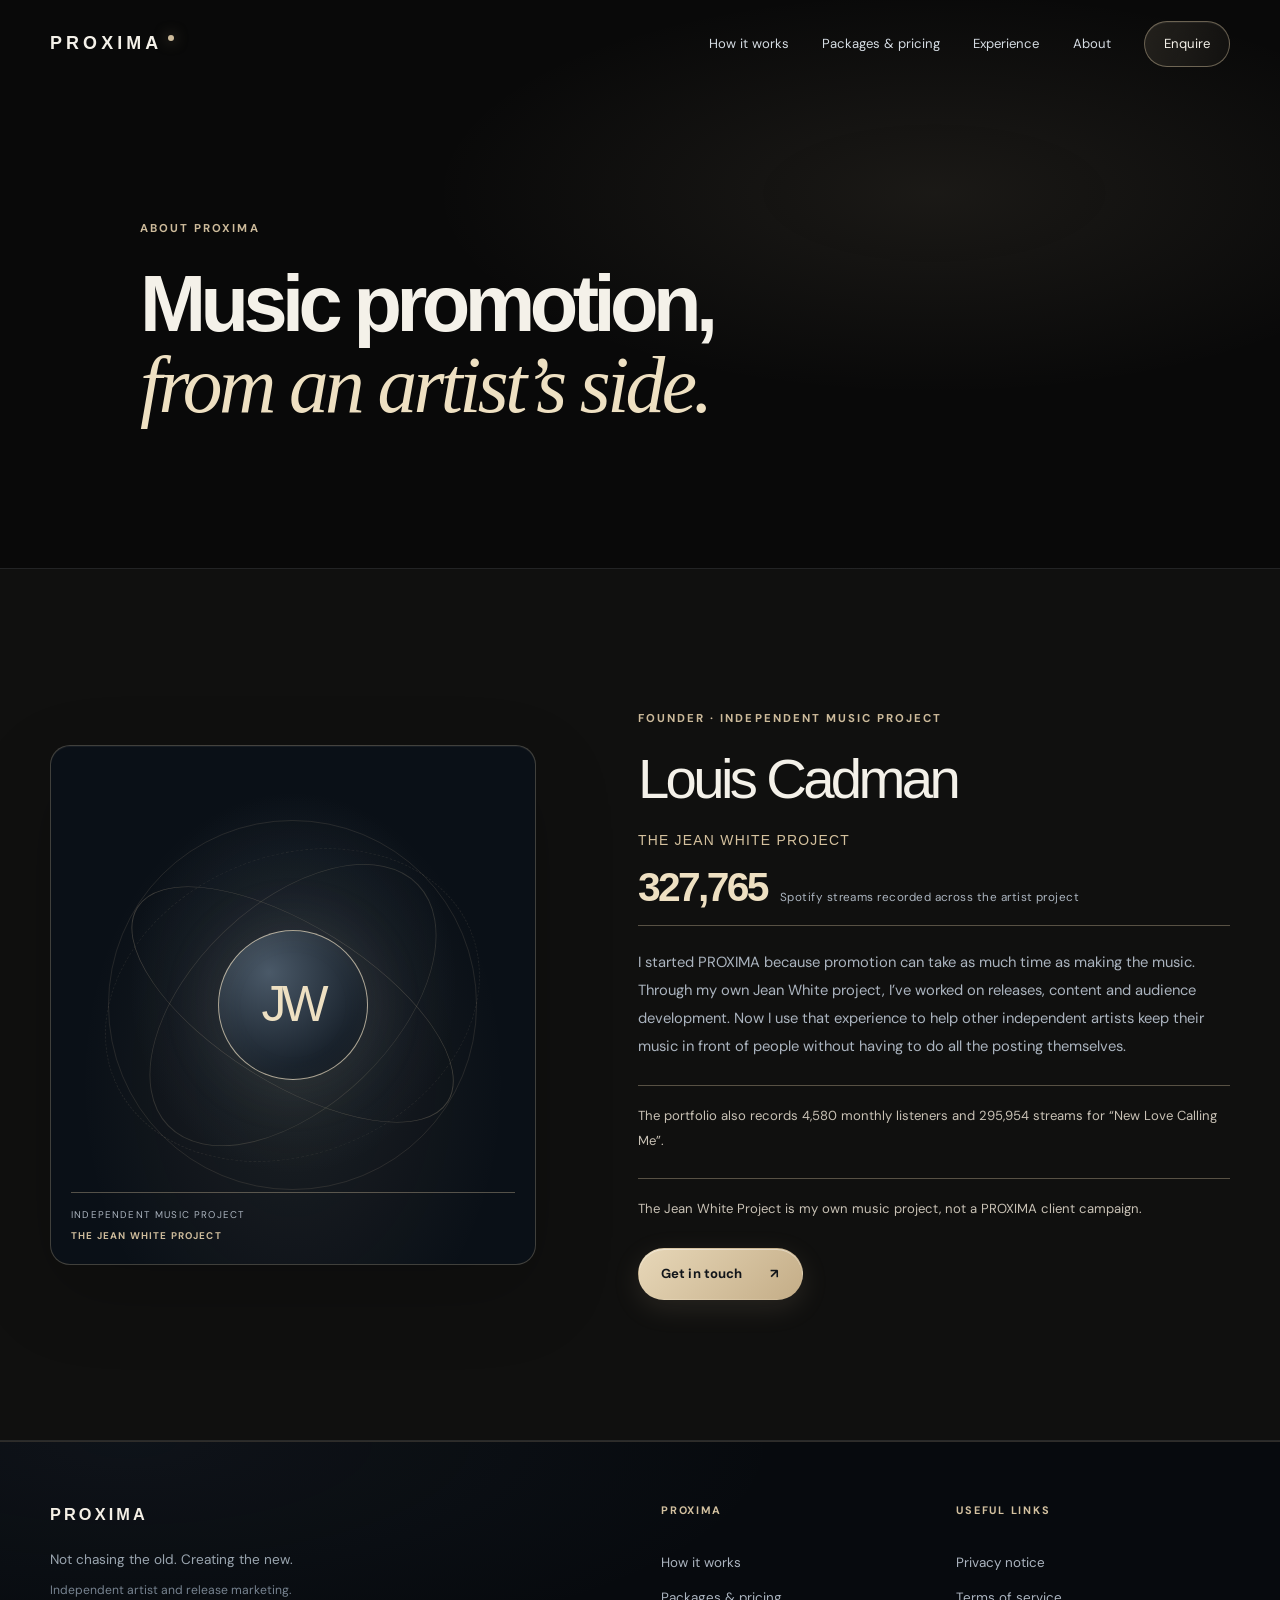
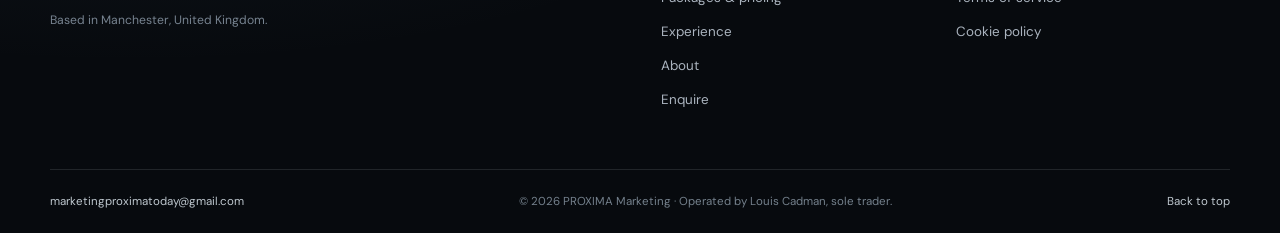
==== commit ea839195: "Simplify PROXIMA page titles and copy" ====
--- a/about.html
+++ b/about.html
@@ -4,7 +4,7 @@
   <meta charset="utf-8">
   <meta name="viewport" content="width=device-width, initial-scale=1">
   <meta name="theme-color" content="#090909">
-  <meta name="description" content="Meet the founder of PROXIMA Marketing.">
+  <meta name="description" content="Meet Louis Cadman, founder of PROXIMA Marketing and the musician behind the Jean White project.">
   <meta property="og:type" content="website">
   <meta property="og:title" content="About PROXIMA Marketing">
   <meta property="og:description" content="Meet the founder of PROXIMA Marketing and the independent music project behind its experience.">
@@ -12,9 +12,9 @@
   <title>About PROXIMA Marketing</title>
   <link rel="preconnect" href="https://fonts.googleapis.com">
   <link rel="preconnect" href="https://fonts.gstatic.com" crossorigin>
-  <link href="https://fonts.googleapis.com/css2?family=DM+Sans:wght@400;500;600;700&family=DM+Serif+Display:ital@0;1&family=Space+Grotesk:wght@400;500;600;700&display=swap" rel="stylesheet">
-  <link rel="stylesheet" href="style.css?v=20261109-visual-finish-01">
-  <script src="script.js?v=20261109-code-audit-01" defer></script>
+  <link href="https://fonts.googleapis.com/css2?family=DM+Sans:wght@400;500;600;700&family=Instrument+Sans:wght@400;500;600;700&family=Newsreader:ital,opsz,wght@0,6..72,400..600;1,6..72,400..600&display=swap" rel="stylesheet">
+  <link rel="stylesheet" href="style.css?v=20261109-copy-type-refresh-01">
+  <script src="script.js?v=20261109-copy-type-refresh-01" defer></script>
 </head>
 <body>
   <a class="skip-link" href="#main">Skip to content</a>
@@ -26,9 +26,9 @@
         <span></span><span></span>
       </button>
       <div class="nav-links" id="primaryNavigation">
-        <a href="index.html#journey">Explore</a>
-        <a href="journey.html">Content &amp; pricing</a>
-        <a href="views.html">Results</a>
+        <a href="index.html#journey">How it works</a>
+        <a href="journey.html">Packages &amp; pricing</a>
+        <a href="views.html">Experience</a>
         <a href="about.html">About</a>
         <a class="nav-cta" href="application.html#application">Enquire</a>
       </div>
@@ -39,7 +39,7 @@
     <section class="about-intro section-pad">
       <div class="container about-intro-inner reveal">
         <p class="eyebrow">About PROXIMA</p>
-        <h1>Built from<br><span class="serif-accent">the artist’s side.</span></h1>
+        <h1>Music promotion,<br><span class="serif-accent">from an artist’s side.</span></h1>
       </div>
     </section>
 
@@ -56,10 +56,10 @@
           <h2>Louis Cadman</h2>
           <p class="founder-project-name">The Jean White Project</p>
           <div class="founder-statline"><strong>327,765</strong><span>Spotify streams recorded across the artist project</span></div>
-          <p>I built PROXIMA after seeing how much time music promotion takes away from writing, recording and releasing. Through my own Jean White project, I have worked with release content, audience development and promotion across platforms. I now use that experience to help independent artists keep their music moving while they focus on making it.</p>
+          <p>I started PROXIMA because promotion can take as much time as making the music. Through my own Jean White project, I’ve worked on releases, content and audience development. Now I use that experience to help other independent artists keep their music in front of people without having to do all the posting themselves.</p>
           <p class="founder-honesty">The portfolio also records 4,580 monthly listeners and 295,954 streams for “New Love Calling Me”.</p>
           <p class="founder-honesty">The Jean White Project is my own music project, not a PROXIMA client campaign.</p>
-          <a class="button button-primary" href="application.html#application">Artist &amp; label enquiry <span aria-hidden="true">↗</span></a>
+          <a class="button button-primary" href="application.html#application">Get in touch <span aria-hidden="true">↗</span></a>
         </div>
       </div>
     </section>
@@ -75,15 +75,15 @@
         <p class="footer-positioning">Based in Manchester, United Kingdom.</p>
       </div>
       <div class="footer-nav">
-        <span class="footer-label">Explore</span>
-        <a href="index.html#journey">Explore PROXIMA</a>
-        <a href="journey.html">Content &amp; pricing</a>
-        <a href="views.html">Results</a>
+        <span class="footer-label">PROXIMA</span>
+        <a href="index.html#journey">How it works</a>
+        <a href="journey.html">Packages &amp; pricing</a>
+        <a href="views.html">Experience</a>
         <a href="about.html">About</a>
         <a href="application.html#application">Enquire</a>
       </div>
       <div class="footer-nav footer-legal-nav">
-        <span class="footer-label">Information</span>
+        <span class="footer-label">Useful links</span>
         <a href="privacy.html">Privacy notice</a>
         <a href="terms.html">Terms of service</a>
         <a href="cookies.html">Cookie policy</a>
--- a/style.css
+++ b/style.css
@@ -1627,3 +1627,85 @@
  .hero-actions{align-items:stretch}.hero-actions .button{width:100%}.hero-actions .text-link{align-self:center}
  .footer-main{grid-template-columns:1fr 1fr;gap:28px 18px}.footer-nav a{font-size:.75rem}
 }
+
+
+/* Progressive enhancement: keep core content readable when JavaScript is unavailable. */
+html:not(.js) .reveal {
+  opacity:1;
+  transform:none;
+}
+html:not(.js) .solar-guide {
+  display:none !important;
+}
+html:not(.js) .experience-content > section {
+  display:block;
+  height:auto;
+  min-height:0;
+  padding:clamp(64px,8vw,104px) 0;
+  pointer-events:auto;
+}
+html:not(.js) .experience-content > #approach,
+html:not(.js) .experience-content > #process {
+  height:auto;
+  min-height:0;
+  padding:clamp(64px,8vw,104px) 0;
+  pointer-events:auto;
+}
+html:not(.js) .experience-content > #approach > .container,
+html:not(.js) .experience-content .services .section-heading,
+html:not(.js) .experience-content .planet-chapter > *,
+html:not(.js) .experience-content > #process > .container {
+  display:block !important;
+}
+html:not(.js) .experience-content > .services {
+  display:block;
+  padding:clamp(64px,8vw,104px) 0;
+}
+html:not(.js) .experience-content .services > .container {
+  width:min(calc(100% - 64px),1080px);
+  max-width:1080px;
+  margin-inline:auto;
+}
+html:not(.js) .experience-content .section-heading {
+  height:auto;
+  min-height:0;
+  margin:0 0 34px;
+  overflow:visible;
+}
+html:not(.js) .experience-content .service-grid {
+  display:grid;
+  grid-template-columns:repeat(2,minmax(0,1fr));
+  gap:14px;
+}
+html:not(.js) .experience-content .planet-chapter {
+  width:auto;
+  height:auto;
+  min-height:0;
+  margin:0;
+  padding:28px !important;
+  overflow:visible;
+  border:1px solid var(--line) !important;
+  border-radius:16px;
+  pointer-events:auto;
+  background:linear-gradient(145deg,rgba(255,255,255,.04),rgba(255,255,255,.012)) !important;
+}
+html:not(.js) .experience-content .planet-chapter > * {
+  display:block !important;
+}
+@media(max-width:640px) {
+  html:not(.js) .experience-content .service-grid {
+    grid-template-columns:minmax(0,1fr);
+  }
+}
+
+.noscript-note {
+  margin:0 0 24px;
+  padding:16px 18px;
+  border:1px solid var(--line-accent);
+  border-radius:12px;
+  background:rgba(205,187,155,.07);
+  color:var(--muted);
+  font-size:.84rem;
+  line-height:1.7;
+}
+.noscript-note a { color:var(--accent-bright); text-decoration:underline; text-underline-offset:3px; }
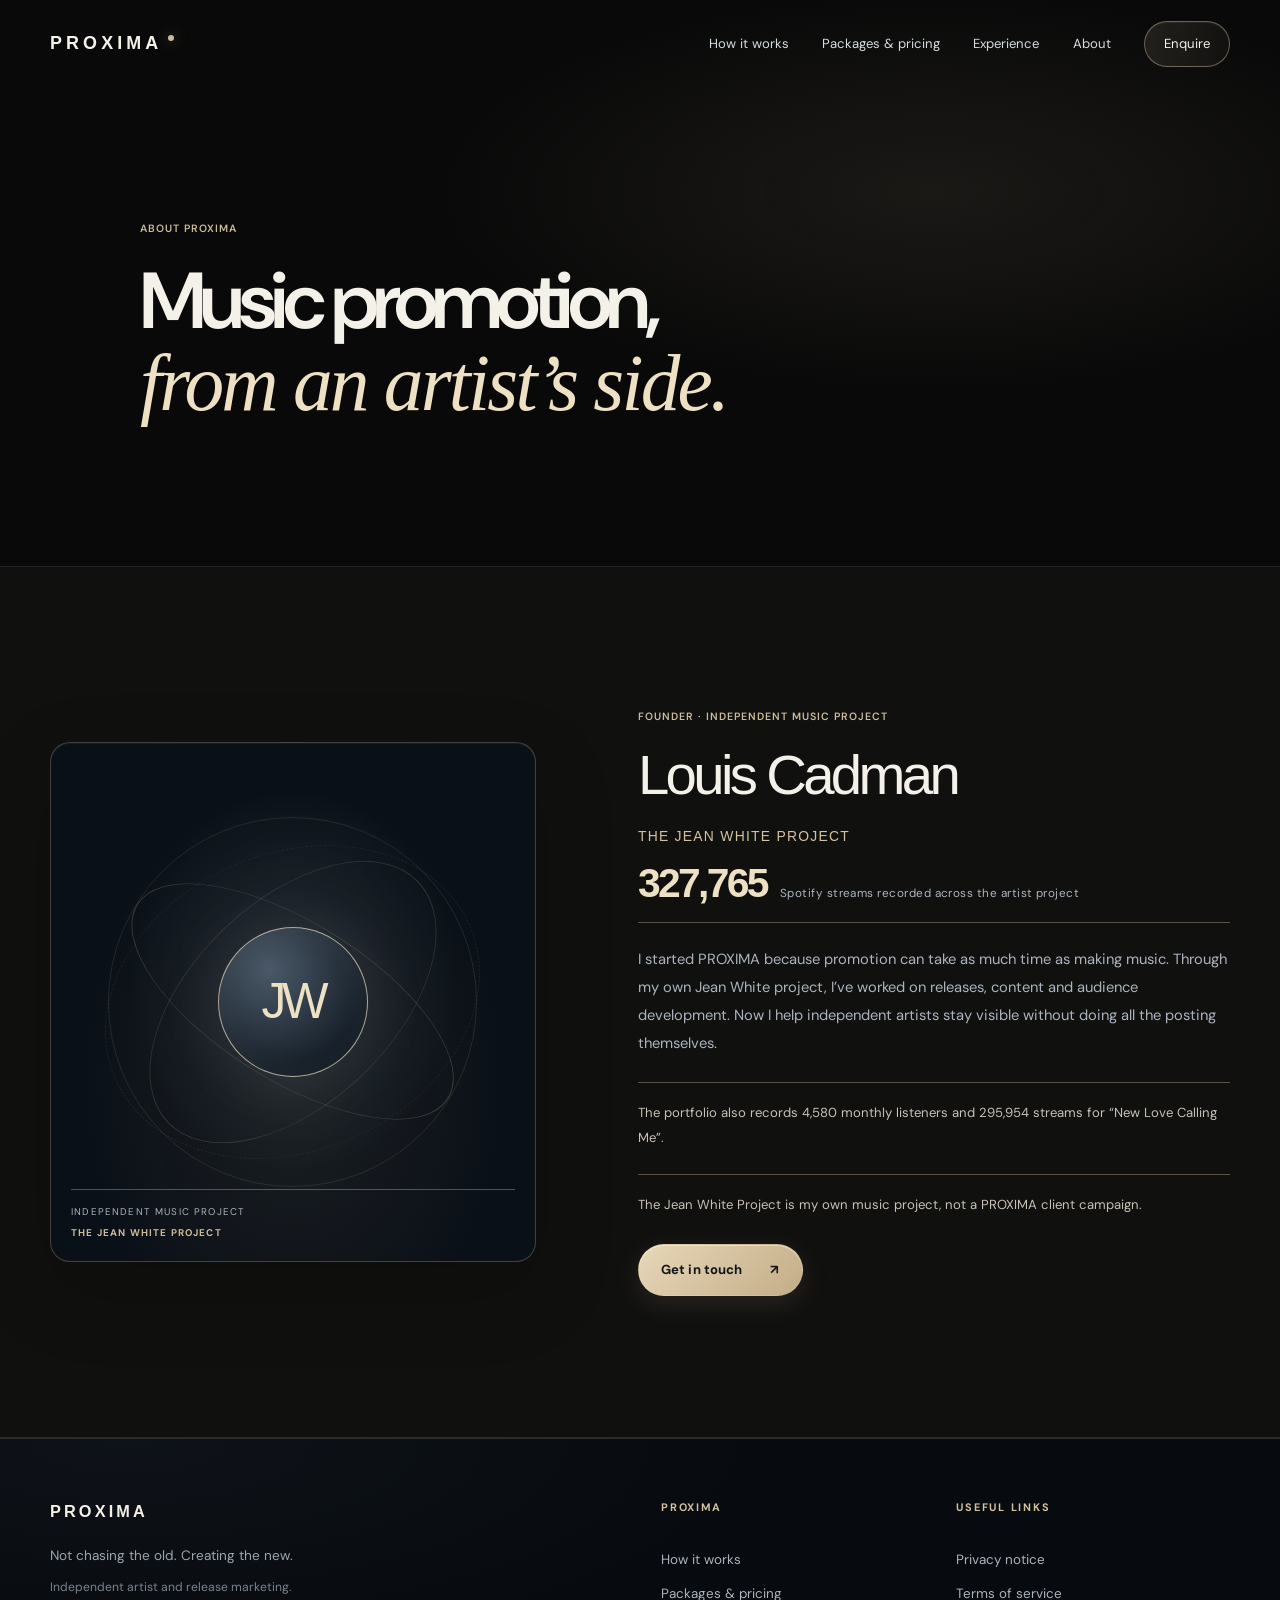
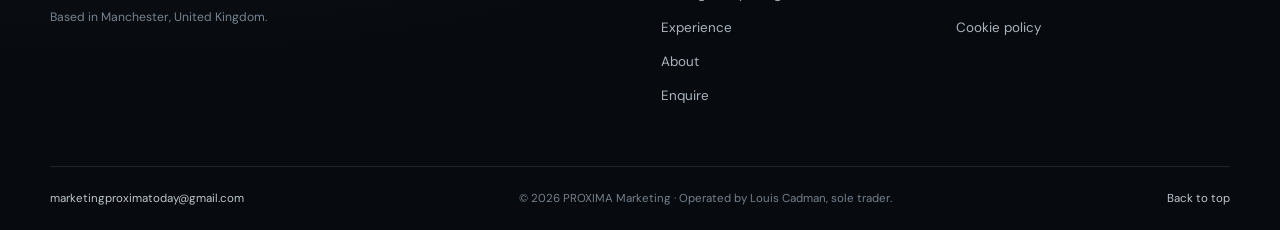
==== commit a3d4b171: "Shorten PROXIMA page copy" ====
--- a/about.html
+++ b/about.html
@@ -56,7 +56,7 @@
           <h2>Louis Cadman</h2>
           <p class="founder-project-name">The Jean White Project</p>
           <div class="founder-statline"><strong>327,765</strong><span>Spotify streams recorded across the artist project</span></div>
-          <p>I started PROXIMA because promotion can take as much time as making the music. Through my own Jean White project, I’ve worked on releases, content and audience development. Now I use that experience to help other independent artists keep their music in front of people without having to do all the posting themselves.</p>
+          <p>I started PROXIMA because promotion can take as much time as making music. Through my own Jean White project, I’ve worked on releases, content and audience development. Now I help independent artists stay visible without doing all the posting themselves.</p>
           <p class="founder-honesty">The portfolio also records 4,580 monthly listeners and 295,954 streams for “New Love Calling Me”.</p>
           <p class="founder-honesty">The Jean White Project is my own music project, not a PROXIMA client campaign.</p>
           <a class="button button-primary" href="application.html#application">Get in touch <span aria-hidden="true">↗</span></a>
--- a/style.css
+++ b/style.css
@@ -1525,8 +1525,8 @@
 }
 html{background:var(--bg)}
 body{background:radial-gradient(ellipse at 8% 18%,rgba(63,91,121,.11),transparent 34%),radial-gradient(ellipse at 92% 74%,rgba(139,113,75,.07),transparent 32%),var(--bg);color:var(--text);font-family:"DM Sans",sans-serif}
-h1,h2,h3,.wordmark,.destination-title,.pricing-card h3,.founder-copy h2{font-family:"Space Grotesk","Manrope",sans-serif}
-.serif-accent{font-family:"DM Serif Display",Georgia,serif;font-style:italic;font-weight:400;letter-spacing:-.045em;color:var(--accent-bright)}
+h1,h2,h3,.wordmark,.destination-title,.pricing-card h3,.founder-copy h2{font-family:"Instrument Sans","Manrope",sans-serif}
+.serif-accent{font-family:"Newsreader",Georgia,serif;font-style:italic;font-weight:400;letter-spacing:-.045em;color:var(--accent-bright)}
 p{color:var(--muted)}
 .container{width:min(100% - 56px,var(--container))}
 ::selection{color:#071018;background:var(--accent-bright)}
@@ -1552,7 +1552,7 @@
 .hero-grid{position:absolute;z-index:2;top:49%;left:50%;right:auto;bottom:auto;display:grid;grid-template-columns:minmax(0,1.06fr) minmax(300px,.94fr);align-items:center;gap:clamp(24px,4vw,70px);width:min(calc(100% - 64px),var(--container));margin:0;padding:0;transform:translate(-50%,-47%)}
 .hero-copy{max-width:720px;position:relative;z-index:3}
 .hero-copy .eyebrow{margin-bottom:24px;color:#d8c7a8}
-.hero-copy h1{max-width:760px;margin:0 0 24px;font:600 clamp(3.35rem,6vw,6.25rem)/.98 "Space Grotesk",sans-serif;letter-spacing:-.075em;text-wrap:balance}
+.hero-copy h1{max-width:760px;margin:0 0 24px;font:600 clamp(3.35rem,6vw,6.25rem)/.98 "Instrument Sans",sans-serif;letter-spacing:-.075em;text-wrap:balance}
 .hero-lede{max-width:45ch;margin:0 0 30px;color:#c0c7ce;font-size:clamp(1rem,1.3vw,1.14rem);line-height:1.75}
 .hero-actions{gap:14px 26px}
 .hero-actions .text-link{color:#d7dde2;font-size:.83rem}
@@ -1567,7 +1567,7 @@
 .hero-art-orbit-three{width:96%;height:37%;transform:rotate(8deg);border-style:dashed;border-color:rgba(205,187,155,.14)}
 .hero-art-core{position:relative;z-index:2;width:36%;aspect-ratio:1;display:flex;flex-direction:column;align-items:center;justify-content:center;border:1px solid rgba(234,220,193,.7);border-radius:50%;background:radial-gradient(circle at 34% 26%,rgba(255,255,255,.27),transparent 24%),radial-gradient(circle at 34% 30%,#4a5968 0,#202b36 43%,#0d131a 76%);box-shadow:0 0 28px rgba(145,170,193,.17),0 0 90px rgba(145,170,193,.1),inset 0 0 36px rgba(255,255,255,.055)}
 .hero-art-core::after{content:"";position:absolute;inset:9%;border:1px solid rgba(241,230,210,.12);border-radius:50%}
-.hero-art-core-mark{color:#f1e6d1;font:600 clamp(2.2rem,4.5vw,3.6rem)/.9 "Space Grotesk",sans-serif;letter-spacing:-.1em}
+.hero-art-core-mark{color:#f1e6d1;font:600 clamp(2.2rem,4.5vw,3.6rem)/.9 "Instrument Sans",sans-serif;letter-spacing:-.1em}
 .hero-art-core-name{margin-top:12px;color:#d1c5b1;font-size:.48rem;font-weight:700;letter-spacing:.28em}
 .hero-art-node{position:absolute;z-index:3;width:13px;height:13px;border:1px solid rgba(239,226,201,.76);border-radius:50%;background:radial-gradient(circle at 32% 27%,#fff6df,#b5a17d 53%,#5c6871);box-shadow:0 0 23px rgba(205,187,155,.38)}
 .hero-art-node-one{top:23%;left:21%}.hero-art-node-two{top:37%;right:8%;width:9px;height:9px}.hero-art-node-three{bottom:17%;left:33%;width:7px;height:7px}
@@ -1575,25 +1575,25 @@
 .hero-art-label-top{top:6%;left:50%;transform:translateX(-50%)}.hero-art-label-right{top:48%;right:-1%}.hero-art-label-bottom{bottom:6%;left:50%;transform:translateX(-50%)}.hero-art-label-left{top:48%;left:-2%}
 .hero-art-caption{position:absolute;right:9%;bottom:12%;display:flex;flex-direction:column;gap:4px;padding:12px 15px;border:1px solid rgba(205,187,155,.21);border-radius:10px;background:rgba(9,13,19,.74);box-shadow:0 16px 44px rgba(0,0,0,.22),inset 0 1px 0 rgba(255,255,255,.05);backdrop-filter:blur(14px)}
 .hero-art-caption span{color:#8997a4;font-size:.48rem;font-weight:700;letter-spacing:.18em}
-.hero-art-caption strong{color:#f0e7d7;font:500 1.02rem "DM Serif Display",serif;font-style:italic}
+.hero-art-caption strong{color:#f0e7d7;font:500 1.02rem "Newsreader",serif;font-style:italic}
 .hero-art-caption span:last-child{color:#b6ad9c}
 .intro{background:radial-gradient(ellipse at 78% 12%,rgba(96,128,160,.08),transparent 38%),linear-gradient(180deg,#0b1016,#0b0f14)}
-.intro h2,.section-heading h2,.fit h2,.faq h2,.application-copy h2{font-family:"Space Grotesk",sans-serif;font-weight:500;letter-spacing:-.07em}
+.intro h2,.section-heading h2,.fit h2,.faq h2,.application-copy h2{font-family:"Instrument Sans",sans-serif;font-weight:500;letter-spacing:-.07em}
 .intro-copy p{color:#aeb8c2;line-height:1.9}
 .services{background:linear-gradient(180deg,#090d12,#0b1016)}
 .service-grid{gap:10px;border:0}
 .service-card{min-height:260px;padding:30px;border:1px solid rgba(206,220,232,.1);border-radius:18px;background:linear-gradient(145deg,rgba(255,255,255,.045),rgba(255,255,255,.012));box-shadow:0 22px 58px rgba(0,0,0,.11)}
 .service-card::after{height:1px;background:linear-gradient(90deg,transparent,var(--accent),transparent)}
 .service-symbol{color:var(--accent)}
-.service-card h3{font:600 1.18rem "Space Grotesk",sans-serif}
+.service-card h3{font:600 1.18rem "Instrument Sans",sans-serif}
 .service-card p{color:#aab5bf}
 .process{background:linear-gradient(180deg,#0b0f14,#090d12)}
-.step-number{color:#d3c2a4;font-family:"Space Grotesk",sans-serif}
+.step-number{color:#d3c2a4;font-family:"Instrument Sans",sans-serif}
 .step-line{background:linear-gradient(90deg,rgba(205,187,155,.52),rgba(205,187,155,.06))}
 .destination-section{background:radial-gradient(ellipse at 85% 30%,rgba(104,136,170,.1),transparent 33%),linear-gradient(180deg,#090d12,#070a0e)}
 .destination-card{min-height:205px;padding:clamp(26px,3.3vw,38px);border-color:rgba(205,187,155,.16);border-radius:18px;background:linear-gradient(145deg,rgba(255,255,255,.045),rgba(255,255,255,.012))}
 .destination-card:hover{border-color:rgba(205,187,155,.48);background:linear-gradient(145deg,rgba(205,187,155,.09),rgba(255,255,255,.018))}
-.destination-title{font-family:"Space Grotesk",sans-serif}
+.destination-title{font-family:"Instrument Sans",sans-serif}
 .site-footer{background:radial-gradient(ellipse at 10% 0%,rgba(98,127,157,.08),transparent 40%),#070a0e;border-top-color:rgba(205,187,155,.2)}
 .footer-wordmark{color:#f5f0e6}.footer-brand p{color:#9aa5af}.footer-label{color:#d3c1a0}.footer-bottom{color:#74808c}.footer-bottom a{color:#bec7ce}
 .application-section{background:radial-gradient(ellipse at 10% 10%,rgba(104,136,170,.11),transparent 36%),linear-gradient(145deg,#0b1016,#090d12)}
@@ -1605,10 +1605,10 @@
 .response-time{color:#aeb8c2}.response-time strong{color:#f2eadb}
 .founder-art{border-color:rgba(205,187,155,.28);border-radius:20px;background:radial-gradient(ellipse at 50% 46%,rgba(120,151,180,.16),transparent 48%),radial-gradient(ellipse at 50% 65%,rgba(205,187,155,.09),transparent 62%),#0a1017;box-shadow:0 28px 80px rgba(0,0,0,.18),inset 0 1px 0 rgba(255,255,255,.05)}
 .founder-art-core{border-color:rgba(234,220,193,.7);background:radial-gradient(circle at 34% 28%,#4a5968,#18212b 68%,#0a1017)}
-.founder-art-core span{font-family:"Space Grotesk",sans-serif}.founder-project-name{color:#d4c19e}
-.founder-statline strong{color:#eee0c2;font-family:"Space Grotesk",sans-serif}
+.founder-art-core span{font-family:"Instrument Sans",sans-serif}.founder-project-name{color:#d4c19e}
+.founder-statline strong{color:#eee0c2;font-family:"Instrument Sans",sans-serif}
 .faq{background:linear-gradient(180deg,#0b1016,#080b10)}
-.faq-list{border-top-color:rgba(205,187,155,.3)}.faq-list details{border-bottom-color:rgba(218,229,238,.1)}.faq-list summary{font-family:"Space Grotesk",sans-serif}
+.faq-list{border-top-color:rgba(205,187,155,.3)}.faq-list details{border-bottom-color:rgba(218,229,238,.1)}.faq-list summary{font-family:"Instrument Sans",sans-serif}
 @media(max-width:1000px) and (min-width:761px){.hero-grid{grid-template-columns:minmax(0,1.02fr) minmax(260px,.8fr);width:min(calc(100% - 52px),var(--container));gap:24px}.hero-copy h1{font-size:clamp(3rem,5.3vw,4.5rem)}}
 @media(max-width:760px){
  .container{width:calc(100% - 40px)}
@@ -1709,3 +1709,11 @@
   line-height:1.7;
 }
 .noscript-note a { color:var(--accent-bright); text-decoration:underline; text-underline-offset:3px; }
+
+
+/* Clearer, more natural typography and shorter labels. */
+.eyebrow{font-size:.66rem;font-weight:600;letter-spacing:.095em}
+h1,h2,h3{font-family:"Instrument Sans","DM Sans",sans-serif;font-weight:600;letter-spacing:-.045em}
+.serif-accent{font-family:"Newsreader",Georgia,serif;font-style:italic;font-weight:400;letter-spacing:-.035em}
+.hero-copy h1{font-family:"Instrument Sans","DM Sans",sans-serif;letter-spacing:-.055em;font-weight:600}
+.nav-links{letter-spacing:0}
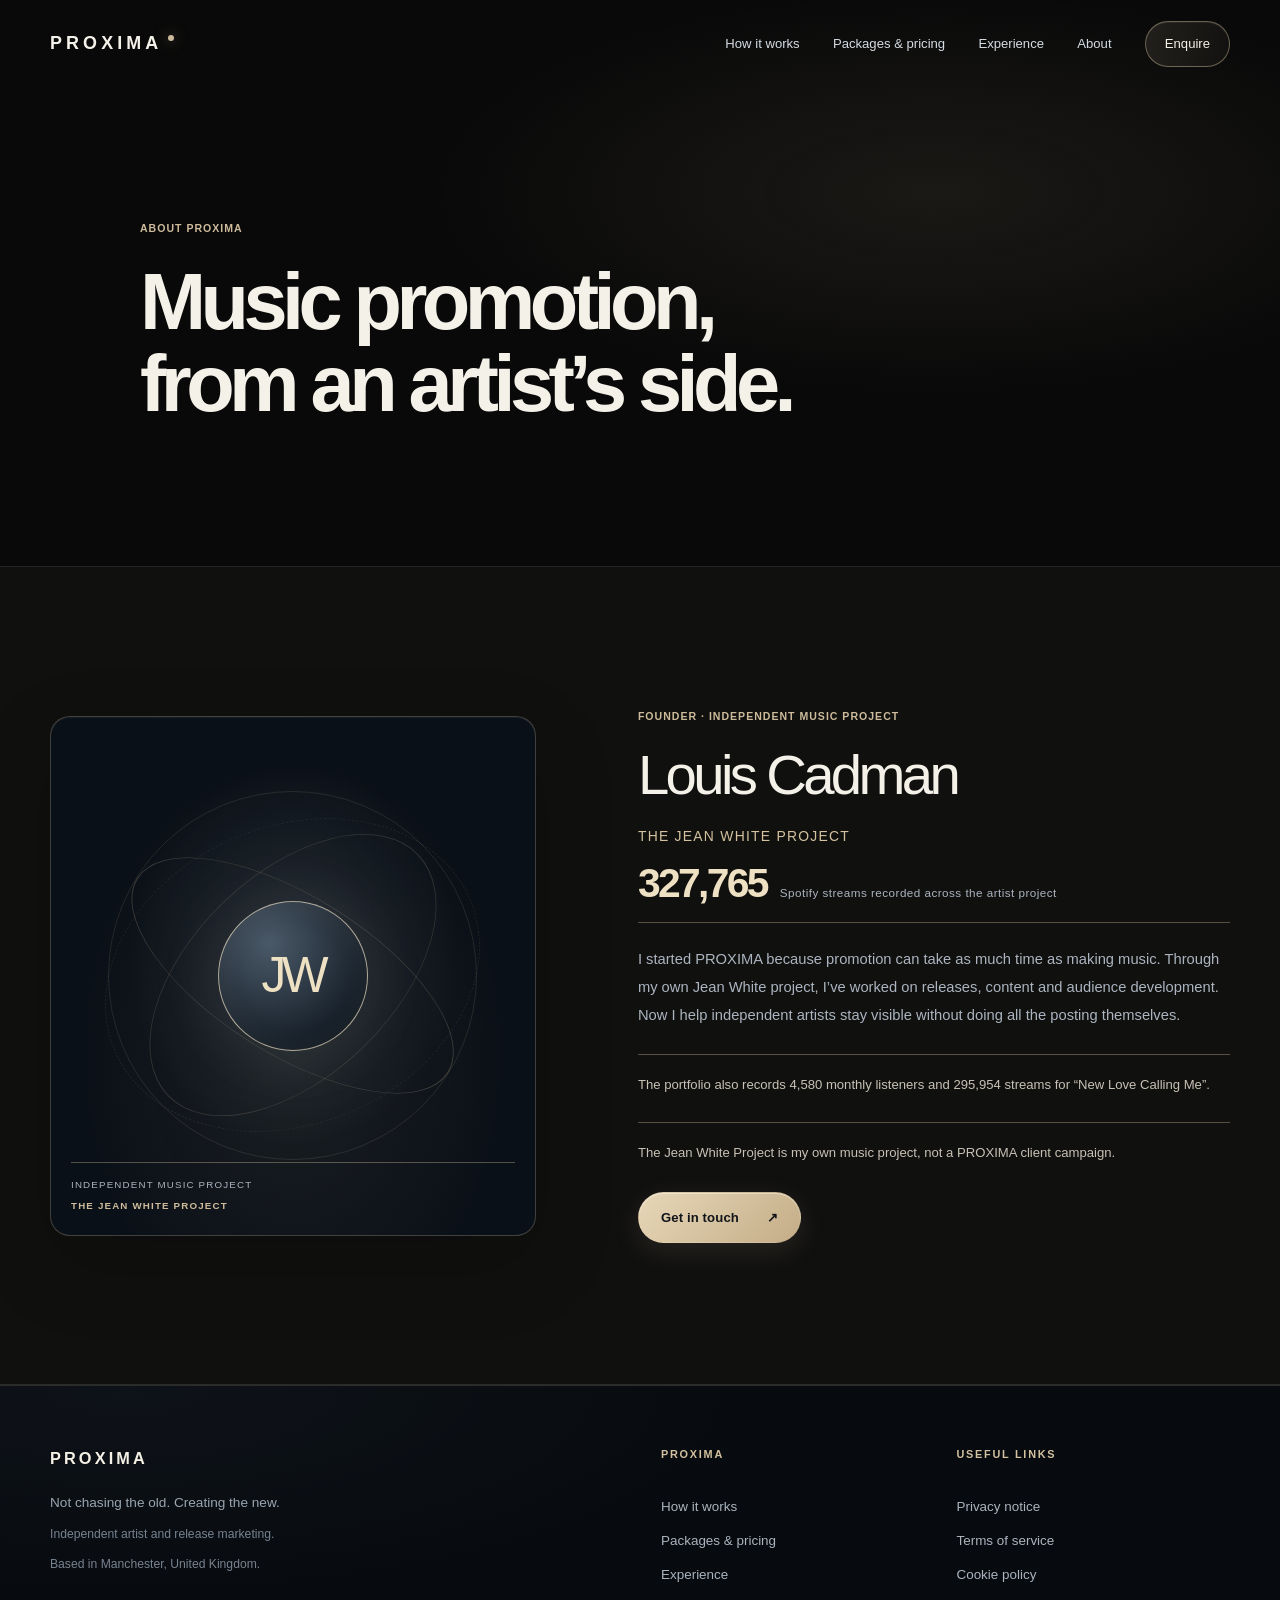
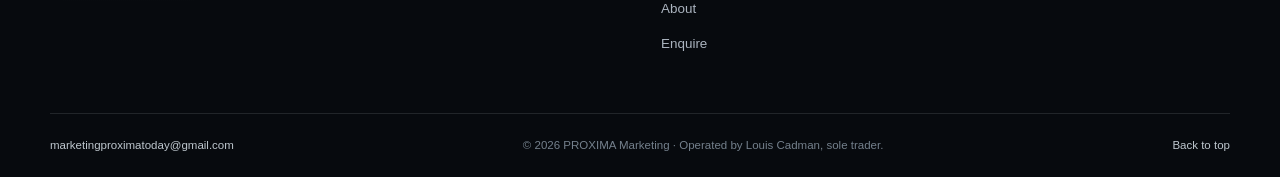
==== commit e9324805: "Remove external display fonts and use standard site typography" ====
--- a/about.html
+++ b/about.html
@@ -10,11 +10,8 @@
   <meta property="og:description" content="Meet the founder of PROXIMA Marketing and the independent music project behind its experience.">
   <meta property="og:url" content="https://proximamarketing.github.io/Proxima/about.html">
   <title>About PROXIMA Marketing</title>
-  <link rel="preconnect" href="https://fonts.googleapis.com">
-  <link rel="preconnect" href="https://fonts.gstatic.com" crossorigin>
-  <link href="https://fonts.googleapis.com/css2?family=DM+Sans:wght@400;500;600;700&family=Instrument+Sans:wght@400;500;600;700&family=Newsreader:ital,opsz,wght@0,6..72,400..600;1,6..72,400..600&display=swap" rel="stylesheet">
-  <link rel="stylesheet" href="style.css?v=20261109-copy-type-refresh-01">
-  <script src="script.js?v=20261109-copy-type-refresh-01" defer></script>
+  <link rel="stylesheet" href="style.css?v=20261109-standard-font-refresh-01">
+  <script src="script.js?v=20261109-copy-type-refresh-02" defer></script>
 </head>
 <body>
   <a class="skip-link" href="#main">Skip to content</a>
--- a/style.css
+++ b/style.css
@@ -15,7 +15,7 @@
 }
 * { box-sizing: border-box; }
 html { width: 100%; max-width: 100%; overflow-x: clip; scroll-behavior: smooth; scroll-padding-top: 100px; }
-body { margin: 0; background: var(--bg); color: var(--text); font-family: "DM Sans", sans-serif; line-height: 1.65; -webkit-font-smoothing: antialiased; width: 100%; max-width: 100%; overflow-x: clip; }
+body { margin: 0; background: var(--bg); color: var(--text); font-family: Arial, Helvetica, sans-sans-serif; line-height: 1.65; -webkit-font-smoothing: antialiased; width: 100%; max-width: 100%; overflow-x: clip; }
 body.menu-open { overflow: hidden; }
 a { color: inherit; text-decoration: none; }
 button, input, textarea { font: inherit; }
@@ -37,7 +37,7 @@
 .navbar .wordmark { font-size: 1.28rem; letter-spacing: .22em; }
 .nav-links { gap: clamp(20px, 3vw, 42px); }
 .nav-links .nav-cta { padding: 12px 18px; border-color: rgba(216,198,165,.48); background: linear-gradient(135deg, rgba(216,198,165,.09), rgba(216,198,165,.015)); }
-.wordmark { display: inline-flex; align-items: flex-start; gap: 5px; font: 800 1.16rem/1 "Manrope", sans-serif; letter-spacing: .19em; white-space: nowrap; }
+.wordmark { display: inline-flex; align-items: flex-start; gap: 5px; font: 800 1.16rem/1 Arial, sans-sans-serif; letter-spacing: .19em; white-space: nowrap; }
 .wordmark-mark { color: var(--accent); font-size: .65rem; transform: translateY(-5px); }
 .nav-links { display: flex; align-items: center; gap: clamp(18px, 3vw, 40px); font-size: .88rem; color: #d1ccc2; }
 .nav-links a { transition: color .2s ease; }
@@ -55,9 +55,9 @@
 .hero-copy { max-width: 650px; }
 .eyebrow { display: flex; align-items: center; gap: 12px; color: var(--accent); font-size: .71rem; font-weight: 700; text-transform: uppercase; letter-spacing: .18em; margin-bottom: 26px; }
 .eyebrow-line { width: 30px; height: 1px; background: var(--accent); }
-h1, h2, h3 { font-family: "Manrope", sans-serif; }
+h1, h2, h3 { font-family: Arial, Helvetica, sans-sans-serif; }
 h1 { font-size: clamp(3.25rem, 6.5vw, 6.55rem); line-height: .99; letter-spacing: -.075em; font-weight: 600; margin-bottom: 28px; }
-.serif-accent { font-family: Georgia, "Times New Roman", serif; font-weight: 400; font-style: italic; letter-spacing: -.065em; color: var(--accent); }
+.sans-serif-accent { font-family: Arial, Helvetica, sans-sans-serif; font-weight: 400; font-style: normal; letter-spacing: -.065em; color: var(--accent); }
 .hero-lede { max-width: 555px; font-size: clamp(1.02rem, 1.3vw, 1.18rem); line-height: 1.85; margin-bottom: 34px; }
 .hero-actions { display: flex; align-items: center; flex-wrap: wrap; gap: 24px; }
 .button { min-height: 52px; display: inline-flex; align-items: center; justify-content: center; gap: 28px; padding: 15px 21px; border: 1px solid transparent; border-radius: 2px; font-size: .9rem; font-weight: 700; cursor: pointer; transition: transform .25s var(--ease), background .25s ease, border-color .25s ease, color .25s ease; }
@@ -82,7 +82,7 @@
 .orbit-three { inset: 20%; border-style: dashed; border-color: rgba(216,198,165,.17); }
 .orbit-core { position: relative; z-index: 1; width: 43%; aspect-ratio: 1; border-radius: 50%; border: 1px solid rgba(216,198,165,.5); background: radial-gradient(circle at 35% 30%, #232019, #0b0b0a 68%); display: flex; flex-direction: column; align-items: center; justify-content: center; box-shadow: 0 0 75px rgba(216,198,165,.07), inset 0 0 35px rgba(216,198,165,.05); }
 .core-star { font-size: 1.1rem; color: var(--accent); margin-bottom: 10px; }
-.core-name { font: 800 clamp(.9rem,1.6vw,1.2rem)/1 "Manrope", sans-serif; letter-spacing: .18em; }
+.core-name { font: 800 clamp(.9rem,1.6vw,1.2rem)/1 Arial, sans-sans-serif; letter-spacing: .18em; }
 .core-caption { margin-top: 11px; font-size: .48rem; letter-spacing: .32em; color: var(--muted); }
 .orbit-label { position: absolute; z-index: 2; color: var(--accent); font-size: .59rem; letter-spacing: .19em; font-weight: 600; background: var(--bg); padding: 4px 8px; }
 .orbit-label-top { top: 3%; left: 50%; transform: translateX(-50%); }
@@ -134,7 +134,7 @@
 .process { background: #0b0b0a; }
 .process-steps { display: grid; grid-template-columns: repeat(4,minmax(0,1fr)); gap: 25px; }
 .process-step { position: relative; }
-.step-number { font: 500 2rem/1 "Manrope", sans-serif; color: var(--accent); letter-spacing: -.06em; }
+.step-number { font: 500 2rem/1 Arial, sans-sans-serif; color: var(--accent); letter-spacing: -.06em; }
 .step-line { height: 1px; background: var(--line-accent); position: relative; margin: 25px 0 28px; }
 .step-line::before { content: ""; position: absolute; top: -3px; left: 0; width: 7px; height: 7px; border-radius: 50%; background: var(--accent); }
 .process-step h3 { font-size: 1.18rem; margin-bottom: 12px; }
@@ -145,9 +145,9 @@
 .faq-intro > p:not(.eyebrow) { max-width: 330px; font-size: .95rem; line-height: 1.85; }
 .faq-list { border-top: 1px solid var(--line-accent); }
 .faq-list details { border-bottom: 1px solid var(--line); }
-.faq-list summary { position: relative; list-style: none; cursor: pointer; padding: 22px 35px 22px 0; font: 600 .98rem/1.55 "Manrope", sans-serif; }
+.faq-list summary { position: relative; list-style: none; cursor: pointer; padding: 22px 35px 22px 0; font: 600 .98rem/1.55 Arial, sans-sans-serif; }
 .faq-list summary::-webkit-details-marker { display: none; }
-.faq-list summary::after { content: "+"; position: absolute; right: 3px; top: 19px; color: var(--accent); font: 400 1.35rem/1 "DM Sans", sans-serif; transition: transform .2s ease; }
+.faq-list summary::after { content: "+"; position: absolute; right: 3px; top: 19px; color: var(--accent); font: 400 1.35rem/1 Arial, sans-sans-serif; transition: transform .2s ease; }
 .faq-list details[open] summary::after { content: "−"; }
 .faq-list details p { margin: -2px 25px 22px 0; font-size: .89rem; line-height: 1.85; }
 .application-section { position: relative; overflow: hidden; background: #0a0a09; }
@@ -481,7 +481,7 @@
 .solar-briefing::before { content:""; display:block; width:38px; height:2px; margin:0 0 18px; background:linear-gradient(90deg,var(--accent),rgba(216,198,165,0)); }
 .solar-briefing-index { display:flex; align-items:center; gap:12px; margin:0 0 18px; color:var(--accent); font-size:.68rem; font-weight:600; letter-spacing:.2em; line-height:1.5; }
 .solar-briefing-index::after { content:""; display:block; width:42px; height:1px; background:linear-gradient(90deg,rgba(216,198,165,.8),rgba(216,198,165,0)); }
-.solar-briefing h2 { max-width:16ch; margin:0 0 18px; font:500 clamp(2.2rem,3.7vw,3.8rem)/1.05 "Manrope",sans-serif; letter-spacing:-.055em; text-wrap:balance; overflow-wrap:normal; }
+.solar-briefing h2 { max-width:16ch; margin:0 0 18px; font:500 clamp(2.2rem,3.7vw,3.8rem)/1.05 Arial,sans-sans-serif; letter-spacing:-.055em; text-wrap:balance; overflow-wrap:normal; }
 .solar-briefing-copy { max-width:48ch; margin:0 0 24px; color:rgba(245,242,235,.88); font-size:clamp(1.04rem,1.3vw,1.22rem); line-height:1.75; text-wrap:pretty; }
 .solar-briefing-meta { margin:0 0 22px; padding-top:14px; border-top:1px solid rgba(216,198,165,.16); color:var(--subtle); font-size:.64rem; line-height:1.6; letter-spacing:.1em; text-transform:uppercase; text-wrap:balance; }
 .solar-briefing-link { display:inline-flex; align-items:center; line-height:1.55; padding:10px 0 5px; border-bottom:1px solid rgba(216,198,165,.5); text-decoration:none; transition:color .2s ease,border-color .2s ease; }
@@ -695,8 +695,8 @@
   cursor:pointer;
 }
 .mission-stage summary::-webkit-details-marker { display:none; }
-.mission-number { color:var(--accent); font:500 1.25rem/1 "Manrope",sans-serif; letter-spacing:-.04em; }
-.mission-title { font:600 clamp(1rem,1.7vw,1.2rem)/1.45 "Manrope",sans-serif; letter-spacing:-.025em; }
+.mission-number { color:var(--accent); font:500 1.25rem/1 Arial,sans-sans-serif; letter-spacing:-.04em; }
+.mission-title { font:600 clamp(1rem,1.7vw,1.2rem)/1.45 Arial,sans-sans-serif; letter-spacing:-.025em; }
 .mission-plus {
   position:relative;
   justify-self:end;
@@ -814,7 +814,7 @@
   background:radial-gradient(circle at 34% 28%,#3a3327,#141311 66%,#090909);
   box-shadow:0 0 70px rgba(216,198,165,.09),inset 0 0 28px rgba(216,198,165,.06);
 }
-.founder-art-core span { color:var(--accent-bright); font:500 clamp(2rem,4vw,3.1rem)/1 "Manrope",sans-serif; letter-spacing:-.09em; }
+.founder-art-core span { color:var(--accent-bright); font:500 clamp(2rem,4vw,3.1rem)/1 Arial,sans-sans-serif; letter-spacing:-.09em; }
 .founder-art-caption {
   position:absolute;
   z-index:2;
@@ -836,7 +836,7 @@
 .founder-project-name {
   margin:0 0 16px;
   color:var(--accent);
-  font:500 .87rem/1.5 "Manrope",sans-serif;
+  font:500 .87rem/1.5 Arial,sans-sans-serif;
   letter-spacing:.09em;
   text-transform:uppercase;
 }
@@ -852,7 +852,7 @@
 }
 .founder-statline strong {
   color:var(--accent-bright);
-  font:600 clamp(1.75rem,3.4vw,2.55rem)/1 "Manrope",sans-serif;
+  font:600 clamp(1.75rem,3.4vw,2.55rem)/1 Arial,sans-sans-serif;
   letter-spacing:-.065em;
   font-variant-numeric:tabular-nums;
 }
@@ -973,7 +973,7 @@
 .pricing-card h3 {
   margin:0 0 8px;
   color:var(--text, #f1eee7);
-  font:600 1.25rem/1.25 "Manrope",sans-serif;
+  font:600 1.25rem/1.25 Arial,sans-sans-serif;
 }
 .pricing-for {
   min-height:48px;
@@ -987,14 +987,14 @@
   padding-bottom:19px;
   border-bottom:1px solid var(--line);
   color:var(--accent-bright);
-  font:600 clamp(1.8rem,2.6vw,2.35rem)/1 "Manrope",sans-serif;
+  font:600 clamp(1.8rem,2.6vw,2.35rem)/1 Arial,sans-sans-serif;
   letter-spacing:-.065em;
   white-space:nowrap;
 }
 .pricing-price span {
   margin-left:5px;
   color:var(--muted);
-  font:400 .68rem/1 "DM Sans",sans-serif;
+  font:400 .68rem/1 Arial,sans-sans-serif;
   letter-spacing:0;
 }
 .pricing-features {
@@ -1059,7 +1059,7 @@
 .pricing-availability h3 {
   margin:0 0 10px;
   color:#f0ece4;
-  font:600 clamp(1.25rem,2.4vw,1.8rem)/1.3 "Manrope",sans-serif;
+  font:600 clamp(1.25rem,2.4vw,1.8rem)/1.3 Arial,sans-sans-serif;
 }
 .pricing-availability p:not(.eyebrow) {
   max-width:650px;
@@ -1143,7 +1143,7 @@
 .proof-stat:first-child { padding-left:0; border-left:0; }
 .proof-number {
   color:var(--accent-bright);
-  font:600 clamp(1.7rem,3vw,2.55rem)/1 "Manrope",sans-serif;
+  font:600 clamp(1.7rem,3vw,2.55rem)/1 Arial,sans-sans-serif;
   letter-spacing:-.075em;
   font-variant-numeric:tabular-nums;
 }
@@ -1172,7 +1172,7 @@
 .legal-hero h1 {
   max-width:820px;
   margin:0 0 18px;
-  font:500 clamp(2.7rem,6vw,5rem)/1.04 "Manrope",sans-serif;
+  font:500 clamp(2.7rem,6vw,5rem)/1.04 Arial,sans-sans-serif;
   letter-spacing:-.075em;
   text-wrap:balance;
 }
@@ -1192,8 +1192,8 @@
 .legal-copy { min-width:0; max-width:790px; }
 .legal-copy section { padding:0 0 30px; margin:0 0 30px; border-bottom:1px solid var(--line); scroll-margin-top:112px; }
 .legal-copy section:last-child { margin-bottom:0; border-bottom:0; }
-.legal-copy h2 { margin:0 0 14px; color:var(--text); font:600 1.25rem/1.35 "Manrope",sans-serif; letter-spacing:-.035em; }
-.legal-copy h3 { margin:22px 0 9px; color:#e8e1d4; font:600 .98rem/1.4 "Manrope",sans-serif; }
+.legal-copy h2 { margin:0 0 14px; color:var(--text); font:600 1.25rem/1.35 Arial,sans-sans-serif; letter-spacing:-.035em; }
+.legal-copy h3 { margin:22px 0 9px; color:#e8e1d4; font:600 .98rem/1.4 Arial,sans-sans-serif; }
 .legal-copy p,.legal-copy li { color:#bcb7ae; font-size:.86rem; line-height:1.85; }
 .legal-copy p { margin:0 0 13px; }
 .legal-copy ul,.legal-copy ol { display:grid; gap:8px; margin:12px 0 18px; padding-left:22px; }
@@ -1364,7 +1364,7 @@
 .hero-side-row h2 {
   margin: 0 0 3px;
   color: var(--text);
-  font: 600 1rem/1.35 "Manrope", sans-serif;
+  font: 600 1rem/1.35 Arial, sans-sans-serif;
   letter-spacing: -.025em;
 }
 .hero-side-row p {
@@ -1524,9 +1524,9 @@
   --container:1180px;
 }
 html{background:var(--bg)}
-body{background:radial-gradient(ellipse at 8% 18%,rgba(63,91,121,.11),transparent 34%),radial-gradient(ellipse at 92% 74%,rgba(139,113,75,.07),transparent 32%),var(--bg);color:var(--text);font-family:"DM Sans",sans-serif}
-h1,h2,h3,.wordmark,.destination-title,.pricing-card h3,.founder-copy h2{font-family:"Instrument Sans","Manrope",sans-serif}
-.serif-accent{font-family:"Newsreader",Georgia,serif;font-style:italic;font-weight:400;letter-spacing:-.045em;color:var(--accent-bright)}
+body{background:radial-gradient(ellipse at 8% 18%,rgba(63,91,121,.11),transparent 34%),radial-gradient(ellipse at 92% 74%,rgba(139,113,75,.07),transparent 32%),var(--bg);color:var(--text);font-family: Arial, Helvetica, sans-sans-serif}
+h1,h2,h3,.wordmark,.destination-title,.pricing-card h3,.founder-copy h2{font-family: Arial, Helvetica, sans-sans-serif}
+.sans-serif-accent{font-family: Arial, Helvetica, sans-sans-serif;font-style: normal;font-weight:400;letter-spacing:-.045em;color:var(--accent-bright)}
 p{color:var(--muted)}
 .container{width:min(100% - 56px,var(--container))}
 ::selection{color:#071018;background:var(--accent-bright)}
@@ -1552,7 +1552,7 @@
 .hero-grid{position:absolute;z-index:2;top:49%;left:50%;right:auto;bottom:auto;display:grid;grid-template-columns:minmax(0,1.06fr) minmax(300px,.94fr);align-items:center;gap:clamp(24px,4vw,70px);width:min(calc(100% - 64px),var(--container));margin:0;padding:0;transform:translate(-50%,-47%)}
 .hero-copy{max-width:720px;position:relative;z-index:3}
 .hero-copy .eyebrow{margin-bottom:24px;color:#d8c7a8}
-.hero-copy h1{max-width:760px;margin:0 0 24px;font:600 clamp(3.35rem,6vw,6.25rem)/.98 "Instrument Sans",sans-serif;letter-spacing:-.075em;text-wrap:balance}
+.hero-copy h1{max-width:760px;margin:0 0 24px;font:600 clamp(3.35rem,6vw,6.25rem)/.98 Arial,sans-sans-serif;letter-spacing:-.075em;text-wrap:balance}
 .hero-lede{max-width:45ch;margin:0 0 30px;color:#c0c7ce;font-size:clamp(1rem,1.3vw,1.14rem);line-height:1.75}
 .hero-actions{gap:14px 26px}
 .hero-actions .text-link{color:#d7dde2;font-size:.83rem}
@@ -1567,7 +1567,7 @@
 .hero-art-orbit-three{width:96%;height:37%;transform:rotate(8deg);border-style:dashed;border-color:rgba(205,187,155,.14)}
 .hero-art-core{position:relative;z-index:2;width:36%;aspect-ratio:1;display:flex;flex-direction:column;align-items:center;justify-content:center;border:1px solid rgba(234,220,193,.7);border-radius:50%;background:radial-gradient(circle at 34% 26%,rgba(255,255,255,.27),transparent 24%),radial-gradient(circle at 34% 30%,#4a5968 0,#202b36 43%,#0d131a 76%);box-shadow:0 0 28px rgba(145,170,193,.17),0 0 90px rgba(145,170,193,.1),inset 0 0 36px rgba(255,255,255,.055)}
 .hero-art-core::after{content:"";position:absolute;inset:9%;border:1px solid rgba(241,230,210,.12);border-radius:50%}
-.hero-art-core-mark{color:#f1e6d1;font:600 clamp(2.2rem,4.5vw,3.6rem)/.9 "Instrument Sans",sans-serif;letter-spacing:-.1em}
+.hero-art-core-mark{color:#f1e6d1;font:600 clamp(2.2rem,4.5vw,3.6rem)/.9 Arial,sans-sans-serif;letter-spacing:-.1em}
 .hero-art-core-name{margin-top:12px;color:#d1c5b1;font-size:.48rem;font-weight:700;letter-spacing:.28em}
 .hero-art-node{position:absolute;z-index:3;width:13px;height:13px;border:1px solid rgba(239,226,201,.76);border-radius:50%;background:radial-gradient(circle at 32% 27%,#fff6df,#b5a17d 53%,#5c6871);box-shadow:0 0 23px rgba(205,187,155,.38)}
 .hero-art-node-one{top:23%;left:21%}.hero-art-node-two{top:37%;right:8%;width:9px;height:9px}.hero-art-node-three{bottom:17%;left:33%;width:7px;height:7px}
@@ -1575,25 +1575,25 @@
 .hero-art-label-top{top:6%;left:50%;transform:translateX(-50%)}.hero-art-label-right{top:48%;right:-1%}.hero-art-label-bottom{bottom:6%;left:50%;transform:translateX(-50%)}.hero-art-label-left{top:48%;left:-2%}
 .hero-art-caption{position:absolute;right:9%;bottom:12%;display:flex;flex-direction:column;gap:4px;padding:12px 15px;border:1px solid rgba(205,187,155,.21);border-radius:10px;background:rgba(9,13,19,.74);box-shadow:0 16px 44px rgba(0,0,0,.22),inset 0 1px 0 rgba(255,255,255,.05);backdrop-filter:blur(14px)}
 .hero-art-caption span{color:#8997a4;font-size:.48rem;font-weight:700;letter-spacing:.18em}
-.hero-art-caption strong{color:#f0e7d7;font:500 1.02rem "Newsreader",serif;font-style:italic}
+.hero-art-caption strong{color:#f0e7d7;font:500 1.02rem Arial,sans-serif;font-style: normal;}
 .hero-art-caption span:last-child{color:#b6ad9c}
 .intro{background:radial-gradient(ellipse at 78% 12%,rgba(96,128,160,.08),transparent 38%),linear-gradient(180deg,#0b1016,#0b0f14)}
-.intro h2,.section-heading h2,.fit h2,.faq h2,.application-copy h2{font-family:"Instrument Sans",sans-serif;font-weight:500;letter-spacing:-.07em}
+.intro h2,.section-heading h2,.fit h2,.faq h2,.application-copy h2{font-family: Arial, Helvetica, sans-sans-serif;font-weight:500;letter-spacing:-.07em}
 .intro-copy p{color:#aeb8c2;line-height:1.9}
 .services{background:linear-gradient(180deg,#090d12,#0b1016)}
 .service-grid{gap:10px;border:0}
 .service-card{min-height:260px;padding:30px;border:1px solid rgba(206,220,232,.1);border-radius:18px;background:linear-gradient(145deg,rgba(255,255,255,.045),rgba(255,255,255,.012));box-shadow:0 22px 58px rgba(0,0,0,.11)}
 .service-card::after{height:1px;background:linear-gradient(90deg,transparent,var(--accent),transparent)}
 .service-symbol{color:var(--accent)}
-.service-card h3{font:600 1.18rem "Instrument Sans",sans-serif}
+.service-card h3{font:600 1.18rem Arial,sans-sans-serif}
 .service-card p{color:#aab5bf}
 .process{background:linear-gradient(180deg,#0b0f14,#090d12)}
-.step-number{color:#d3c2a4;font-family:"Instrument Sans",sans-serif}
+.step-number{color:#d3c2a4;font-family: Arial, Helvetica, sans-sans-serif}
 .step-line{background:linear-gradient(90deg,rgba(205,187,155,.52),rgba(205,187,155,.06))}
 .destination-section{background:radial-gradient(ellipse at 85% 30%,rgba(104,136,170,.1),transparent 33%),linear-gradient(180deg,#090d12,#070a0e)}
 .destination-card{min-height:205px;padding:clamp(26px,3.3vw,38px);border-color:rgba(205,187,155,.16);border-radius:18px;background:linear-gradient(145deg,rgba(255,255,255,.045),rgba(255,255,255,.012))}
 .destination-card:hover{border-color:rgba(205,187,155,.48);background:linear-gradient(145deg,rgba(205,187,155,.09),rgba(255,255,255,.018))}
-.destination-title{font-family:"Instrument Sans",sans-serif}
+.destination-title{font-family: Arial, Helvetica, sans-sans-serif}
 .site-footer{background:radial-gradient(ellipse at 10% 0%,rgba(98,127,157,.08),transparent 40%),#070a0e;border-top-color:rgba(205,187,155,.2)}
 .footer-wordmark{color:#f5f0e6}.footer-brand p{color:#9aa5af}.footer-label{color:#d3c1a0}.footer-bottom{color:#74808c}.footer-bottom a{color:#bec7ce}
 .application-section{background:radial-gradient(ellipse at 10% 10%,rgba(104,136,170,.11),transparent 36%),linear-gradient(145deg,#0b1016,#090d12)}
@@ -1605,10 +1605,10 @@
 .response-time{color:#aeb8c2}.response-time strong{color:#f2eadb}
 .founder-art{border-color:rgba(205,187,155,.28);border-radius:20px;background:radial-gradient(ellipse at 50% 46%,rgba(120,151,180,.16),transparent 48%),radial-gradient(ellipse at 50% 65%,rgba(205,187,155,.09),transparent 62%),#0a1017;box-shadow:0 28px 80px rgba(0,0,0,.18),inset 0 1px 0 rgba(255,255,255,.05)}
 .founder-art-core{border-color:rgba(234,220,193,.7);background:radial-gradient(circle at 34% 28%,#4a5968,#18212b 68%,#0a1017)}
-.founder-art-core span{font-family:"Instrument Sans",sans-serif}.founder-project-name{color:#d4c19e}
-.founder-statline strong{color:#eee0c2;font-family:"Instrument Sans",sans-serif}
+.founder-art-core span{font-family: Arial, Helvetica, sans-sans-serif}.founder-project-name{color:#d4c19e}
+.founder-statline strong{color:#eee0c2;font-family: Arial, Helvetica, sans-sans-serif}
 .faq{background:linear-gradient(180deg,#0b1016,#080b10)}
-.faq-list{border-top-color:rgba(205,187,155,.3)}.faq-list details{border-bottom-color:rgba(218,229,238,.1)}.faq-list summary{font-family:"Instrument Sans",sans-serif}
+.faq-list{border-top-color:rgba(205,187,155,.3)}.faq-list details{border-bottom-color:rgba(218,229,238,.1)}.faq-list summary{font-family: Arial, Helvetica, sans-sans-serif}
 @media(max-width:1000px) and (min-width:761px){.hero-grid{grid-template-columns:minmax(0,1.02fr) minmax(260px,.8fr);width:min(calc(100% - 52px),var(--container));gap:24px}.hero-copy h1{font-size:clamp(3rem,5.3vw,4.5rem)}}
 @media(max-width:760px){
  .container{width:calc(100% - 40px)}
@@ -1713,7 +1713,7 @@
 
 /* Clearer, more natural typography and shorter labels. */
 .eyebrow{font-size:.66rem;font-weight:600;letter-spacing:.095em}
-h1,h2,h3{font-family:"Instrument Sans","DM Sans",sans-serif;font-weight:600;letter-spacing:-.045em}
-.serif-accent{font-family:"Newsreader",Georgia,serif;font-style:italic;font-weight:400;letter-spacing:-.035em}
-.hero-copy h1{font-family:"Instrument Sans","DM Sans",sans-serif;letter-spacing:-.055em;font-weight:600}
+h1,h2,h3{font-family: Arial, Helvetica, sans-sans-serif;font-weight:600;letter-spacing:-.045em}
+.sans-serif-accent{font-family: Arial, Helvetica, sans-sans-serif;font-style: normal;font-weight:400;letter-spacing:-.035em}
+.hero-copy h1{font-family: Arial, Helvetica, sans-sans-serif;letter-spacing:-.055em;font-weight:600}
 .nav-links{letter-spacing:0}
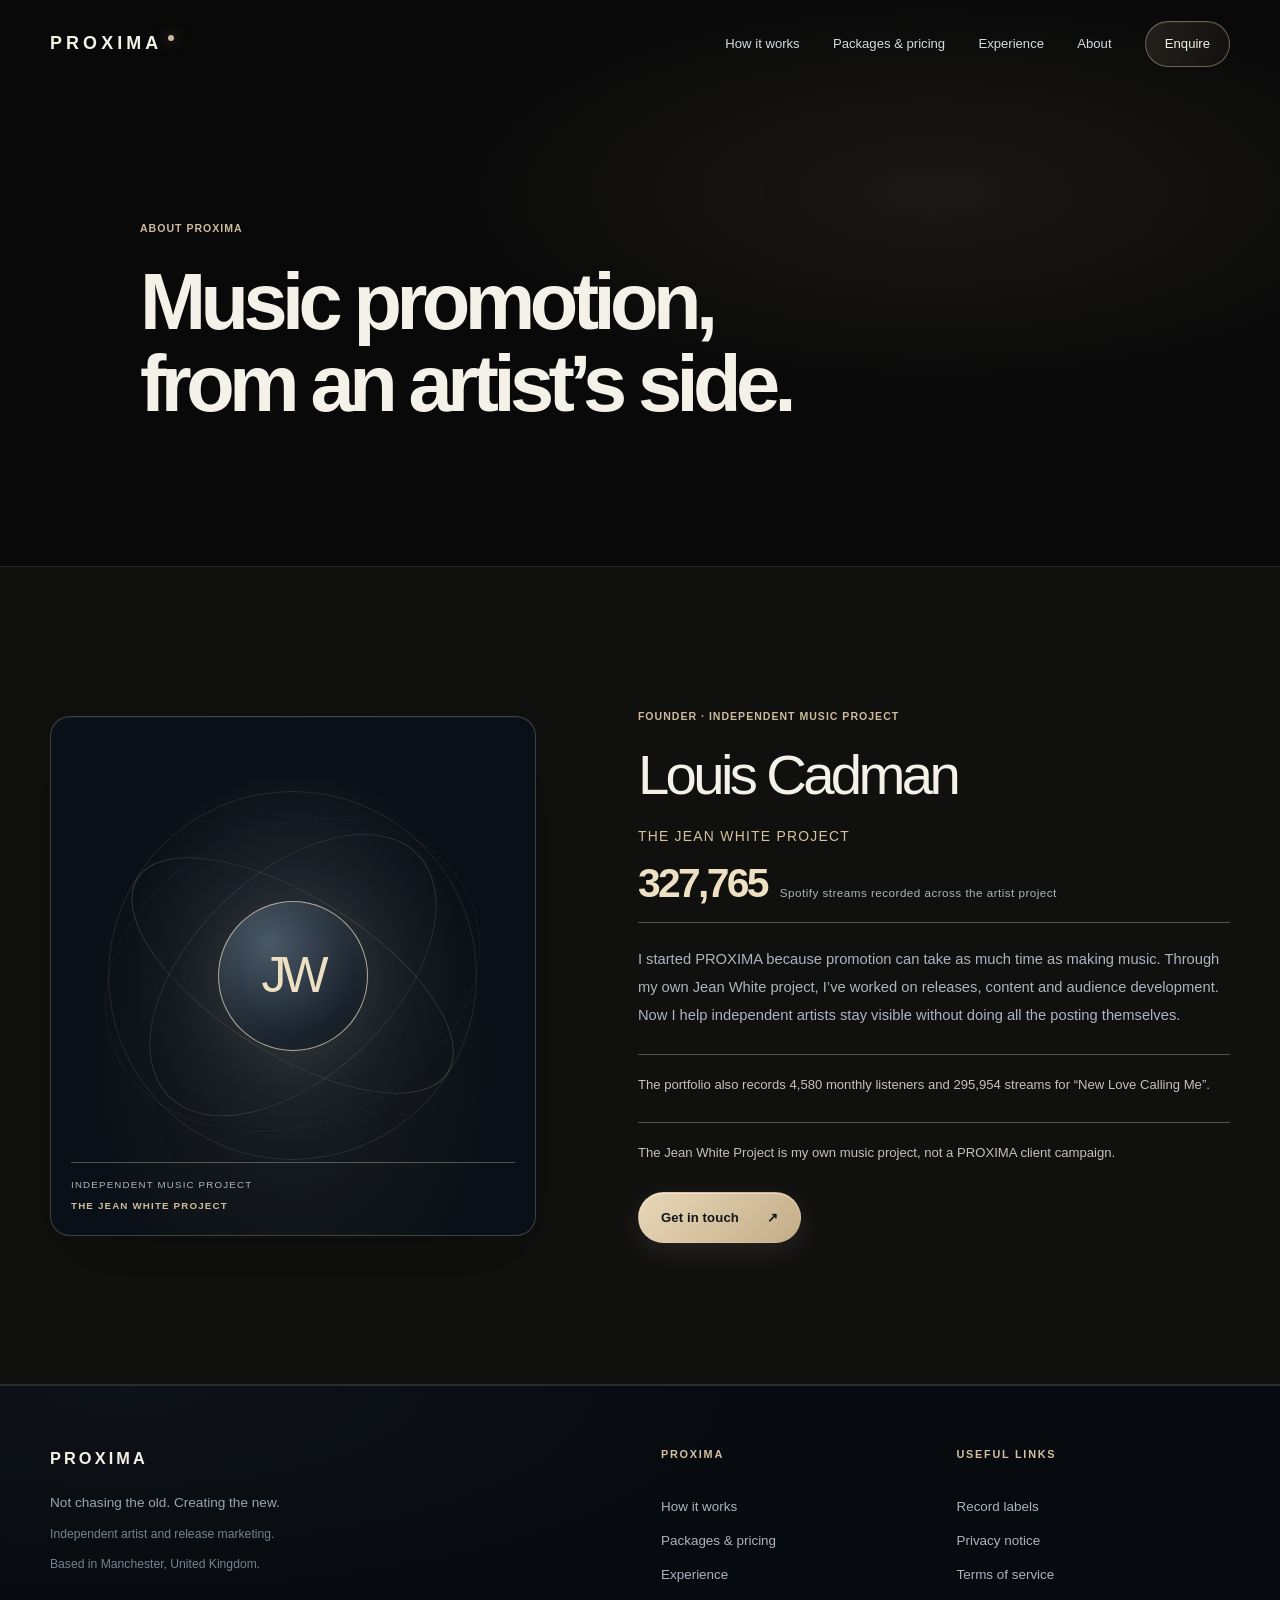
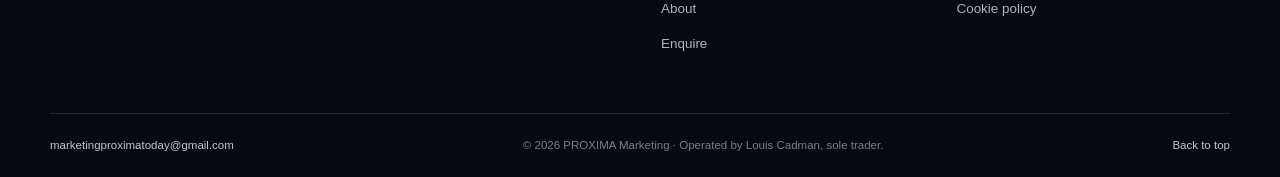
==== commit b43814f4: "Add record-label route and refresh page assets" ====
--- a/about.html
+++ b/about.html
@@ -11,7 +11,7 @@
   <meta property="og:url" content="https://proximamarketing.github.io/Proxima/about.html">
   <title>About PROXIMA Marketing</title>
   <link rel="stylesheet" href="style.css?v=20261109-standard-font-refresh-01">
-  <script src="script.js?v=20261109-copy-type-refresh-02" defer></script>
+  <script src="script.js?v=20261109-release-label-layout-01" defer></script>
 </head>
 <body>
   <a class="skip-link" href="#main">Skip to content</a>
@@ -81,6 +81,7 @@
       </div>
       <div class="footer-nav footer-legal-nav">
         <span class="footer-label">Useful links</span>
+        <a href="labels.html">Record labels</a>
         <a href="privacy.html">Privacy notice</a>
         <a href="terms.html">Terms of service</a>
         <a href="cookies.html">Cookie policy</a>
--- a/style.css
+++ b/style.css
@@ -15,7 +15,7 @@
 }
 * { box-sizing: border-box; }
 html { width: 100%; max-width: 100%; overflow-x: clip; scroll-behavior: smooth; scroll-padding-top: 100px; }
-body { margin: 0; background: var(--bg); color: var(--text); font-family: Arial, Helvetica, sans-sans-serif; line-height: 1.65; -webkit-font-smoothing: antialiased; width: 100%; max-width: 100%; overflow-x: clip; }
+body { margin: 0; background: var(--bg); color: var(--text); font-family: Arial, Helvetica, sans-serif; line-height: 1.65; -webkit-font-smoothing: antialiased; width: 100%; max-width: 100%; overflow-x: clip; }
 body.menu-open { overflow: hidden; }
 a { color: inherit; text-decoration: none; }
 button, input, textarea { font: inherit; }
@@ -37,7 +37,7 @@
 .navbar .wordmark { font-size: 1.28rem; letter-spacing: .22em; }
 .nav-links { gap: clamp(20px, 3vw, 42px); }
 .nav-links .nav-cta { padding: 12px 18px; border-color: rgba(216,198,165,.48); background: linear-gradient(135deg, rgba(216,198,165,.09), rgba(216,198,165,.015)); }
-.wordmark { display: inline-flex; align-items: flex-start; gap: 5px; font: 800 1.16rem/1 Arial, sans-sans-serif; letter-spacing: .19em; white-space: nowrap; }
+.wordmark { display: inline-flex; align-items: flex-start; gap: 5px; font: 800 1.16rem/1 Arial, sans-serif; letter-spacing: .19em; white-space: nowrap; }
 .wordmark-mark { color: var(--accent); font-size: .65rem; transform: translateY(-5px); }
 .nav-links { display: flex; align-items: center; gap: clamp(18px, 3vw, 40px); font-size: .88rem; color: #d1ccc2; }
 .nav-links a { transition: color .2s ease; }
@@ -55,9 +55,9 @@
 .hero-copy { max-width: 650px; }
 .eyebrow { display: flex; align-items: center; gap: 12px; color: var(--accent); font-size: .71rem; font-weight: 700; text-transform: uppercase; letter-spacing: .18em; margin-bottom: 26px; }
 .eyebrow-line { width: 30px; height: 1px; background: var(--accent); }
-h1, h2, h3 { font-family: Arial, Helvetica, sans-sans-serif; }
+h1, h2, h3 { font-family: Arial, Helvetica, sans-serif; }
 h1 { font-size: clamp(3.25rem, 6.5vw, 6.55rem); line-height: .99; letter-spacing: -.075em; font-weight: 600; margin-bottom: 28px; }
-.sans-serif-accent { font-family: Arial, Helvetica, sans-sans-serif; font-weight: 400; font-style: normal; letter-spacing: -.065em; color: var(--accent); }
+.sans-serif-accent { font-family: Arial, Helvetica, sans-serif; font-weight: 400; font-style: normal; letter-spacing: -.065em; color: var(--accent); }
 .hero-lede { max-width: 555px; font-size: clamp(1.02rem, 1.3vw, 1.18rem); line-height: 1.85; margin-bottom: 34px; }
 .hero-actions { display: flex; align-items: center; flex-wrap: wrap; gap: 24px; }
 .button { min-height: 52px; display: inline-flex; align-items: center; justify-content: center; gap: 28px; padding: 15px 21px; border: 1px solid transparent; border-radius: 2px; font-size: .9rem; font-weight: 700; cursor: pointer; transition: transform .25s var(--ease), background .25s ease, border-color .25s ease, color .25s ease; }
@@ -82,7 +82,7 @@
 .orbit-three { inset: 20%; border-style: dashed; border-color: rgba(216,198,165,.17); }
 .orbit-core { position: relative; z-index: 1; width: 43%; aspect-ratio: 1; border-radius: 50%; border: 1px solid rgba(216,198,165,.5); background: radial-gradient(circle at 35% 30%, #232019, #0b0b0a 68%); display: flex; flex-direction: column; align-items: center; justify-content: center; box-shadow: 0 0 75px rgba(216,198,165,.07), inset 0 0 35px rgba(216,198,165,.05); }
 .core-star { font-size: 1.1rem; color: var(--accent); margin-bottom: 10px; }
-.core-name { font: 800 clamp(.9rem,1.6vw,1.2rem)/1 Arial, sans-sans-serif; letter-spacing: .18em; }
+.core-name { font: 800 clamp(.9rem,1.6vw,1.2rem)/1 Arial, sans-serif; letter-spacing: .18em; }
 .core-caption { margin-top: 11px; font-size: .48rem; letter-spacing: .32em; color: var(--muted); }
 .orbit-label { position: absolute; z-index: 2; color: var(--accent); font-size: .59rem; letter-spacing: .19em; font-weight: 600; background: var(--bg); padding: 4px 8px; }
 .orbit-label-top { top: 3%; left: 50%; transform: translateX(-50%); }
@@ -134,7 +134,7 @@
 .process { background: #0b0b0a; }
 .process-steps { display: grid; grid-template-columns: repeat(4,minmax(0,1fr)); gap: 25px; }
 .process-step { position: relative; }
-.step-number { font: 500 2rem/1 Arial, sans-sans-serif; color: var(--accent); letter-spacing: -.06em; }
+.step-number { font: 500 2rem/1 Arial, sans-serif; color: var(--accent); letter-spacing: -.06em; }
 .step-line { height: 1px; background: var(--line-accent); position: relative; margin: 25px 0 28px; }
 .step-line::before { content: ""; position: absolute; top: -3px; left: 0; width: 7px; height: 7px; border-radius: 50%; background: var(--accent); }
 .process-step h3 { font-size: 1.18rem; margin-bottom: 12px; }
@@ -145,9 +145,9 @@
 .faq-intro > p:not(.eyebrow) { max-width: 330px; font-size: .95rem; line-height: 1.85; }
 .faq-list { border-top: 1px solid var(--line-accent); }
 .faq-list details { border-bottom: 1px solid var(--line); }
-.faq-list summary { position: relative; list-style: none; cursor: pointer; padding: 22px 35px 22px 0; font: 600 .98rem/1.55 Arial, sans-sans-serif; }
+.faq-list summary { position: relative; list-style: none; cursor: pointer; padding: 22px 35px 22px 0; font: 600 .98rem/1.55 Arial, sans-serif; }
 .faq-list summary::-webkit-details-marker { display: none; }
-.faq-list summary::after { content: "+"; position: absolute; right: 3px; top: 19px; color: var(--accent); font: 400 1.35rem/1 Arial, sans-sans-serif; transition: transform .2s ease; }
+.faq-list summary::after { content: "+"; position: absolute; right: 3px; top: 19px; color: var(--accent); font: 400 1.35rem/1 Arial, sans-serif; transition: transform .2s ease; }
 .faq-list details[open] summary::after { content: "−"; }
 .faq-list details p { margin: -2px 25px 22px 0; font-size: .89rem; line-height: 1.85; }
 .application-section { position: relative; overflow: hidden; background: #0a0a09; }
@@ -481,7 +481,7 @@
 .solar-briefing::before { content:""; display:block; width:38px; height:2px; margin:0 0 18px; background:linear-gradient(90deg,var(--accent),rgba(216,198,165,0)); }
 .solar-briefing-index { display:flex; align-items:center; gap:12px; margin:0 0 18px; color:var(--accent); font-size:.68rem; font-weight:600; letter-spacing:.2em; line-height:1.5; }
 .solar-briefing-index::after { content:""; display:block; width:42px; height:1px; background:linear-gradient(90deg,rgba(216,198,165,.8),rgba(216,198,165,0)); }
-.solar-briefing h2 { max-width:16ch; margin:0 0 18px; font:500 clamp(2.2rem,3.7vw,3.8rem)/1.05 Arial,sans-sans-serif; letter-spacing:-.055em; text-wrap:balance; overflow-wrap:normal; }
+.solar-briefing h2 { max-width:16ch; margin:0 0 18px; font:500 clamp(2.2rem,3.7vw,3.8rem)/1.05 Arial,sans-serif; letter-spacing:-.055em; text-wrap:balance; overflow-wrap:normal; }
 .solar-briefing-copy { max-width:48ch; margin:0 0 24px; color:rgba(245,242,235,.88); font-size:clamp(1.04rem,1.3vw,1.22rem); line-height:1.75; text-wrap:pretty; }
 .solar-briefing-meta { margin:0 0 22px; padding-top:14px; border-top:1px solid rgba(216,198,165,.16); color:var(--subtle); font-size:.64rem; line-height:1.6; letter-spacing:.1em; text-transform:uppercase; text-wrap:balance; }
 .solar-briefing-link { display:inline-flex; align-items:center; line-height:1.55; padding:10px 0 5px; border-bottom:1px solid rgba(216,198,165,.5); text-decoration:none; transition:color .2s ease,border-color .2s ease; }
@@ -695,8 +695,8 @@
   cursor:pointer;
 }
 .mission-stage summary::-webkit-details-marker { display:none; }
-.mission-number { color:var(--accent); font:500 1.25rem/1 Arial,sans-sans-serif; letter-spacing:-.04em; }
-.mission-title { font:600 clamp(1rem,1.7vw,1.2rem)/1.45 Arial,sans-sans-serif; letter-spacing:-.025em; }
+.mission-number { color:var(--accent); font:500 1.25rem/1 Arial,sans-serif; letter-spacing:-.04em; }
+.mission-title { font:600 clamp(1rem,1.7vw,1.2rem)/1.45 Arial,sans-serif; letter-spacing:-.025em; }
 .mission-plus {
   position:relative;
   justify-self:end;
@@ -814,7 +814,7 @@
   background:radial-gradient(circle at 34% 28%,#3a3327,#141311 66%,#090909);
   box-shadow:0 0 70px rgba(216,198,165,.09),inset 0 0 28px rgba(216,198,165,.06);
 }
-.founder-art-core span { color:var(--accent-bright); font:500 clamp(2rem,4vw,3.1rem)/1 Arial,sans-sans-serif; letter-spacing:-.09em; }
+.founder-art-core span { color:var(--accent-bright); font:500 clamp(2rem,4vw,3.1rem)/1 Arial,sans-serif; letter-spacing:-.09em; }
 .founder-art-caption {
   position:absolute;
   z-index:2;
@@ -836,7 +836,7 @@
 .founder-project-name {
   margin:0 0 16px;
   color:var(--accent);
-  font:500 .87rem/1.5 Arial,sans-sans-serif;
+  font:500 .87rem/1.5 Arial,sans-serif;
   letter-spacing:.09em;
   text-transform:uppercase;
 }
@@ -852,7 +852,7 @@
 }
 .founder-statline strong {
   color:var(--accent-bright);
-  font:600 clamp(1.75rem,3.4vw,2.55rem)/1 Arial,sans-sans-serif;
+  font:600 clamp(1.75rem,3.4vw,2.55rem)/1 Arial,sans-serif;
   letter-spacing:-.065em;
   font-variant-numeric:tabular-nums;
 }
@@ -973,7 +973,7 @@
 .pricing-card h3 {
   margin:0 0 8px;
   color:var(--text, #f1eee7);
-  font:600 1.25rem/1.25 Arial,sans-sans-serif;
+  font:600 1.25rem/1.25 Arial,sans-serif;
 }
 .pricing-for {
   min-height:48px;
@@ -987,14 +987,14 @@
   padding-bottom:19px;
   border-bottom:1px solid var(--line);
   color:var(--accent-bright);
-  font:600 clamp(1.8rem,2.6vw,2.35rem)/1 Arial,sans-sans-serif;
+  font:600 clamp(1.8rem,2.6vw,2.35rem)/1 Arial,sans-serif;
   letter-spacing:-.065em;
   white-space:nowrap;
 }
 .pricing-price span {
   margin-left:5px;
   color:var(--muted);
-  font:400 .68rem/1 Arial,sans-sans-serif;
+  font:400 .68rem/1 Arial,sans-serif;
   letter-spacing:0;
 }
 .pricing-features {
@@ -1059,7 +1059,7 @@
 .pricing-availability h3 {
   margin:0 0 10px;
   color:#f0ece4;
-  font:600 clamp(1.25rem,2.4vw,1.8rem)/1.3 Arial,sans-sans-serif;
+  font:600 clamp(1.25rem,2.4vw,1.8rem)/1.3 Arial,sans-serif;
 }
 .pricing-availability p:not(.eyebrow) {
   max-width:650px;
@@ -1143,7 +1143,7 @@
 .proof-stat:first-child { padding-left:0; border-left:0; }
 .proof-number {
   color:var(--accent-bright);
-  font:600 clamp(1.7rem,3vw,2.55rem)/1 Arial,sans-sans-serif;
+  font:600 clamp(1.7rem,3vw,2.55rem)/1 Arial,sans-serif;
   letter-spacing:-.075em;
   font-variant-numeric:tabular-nums;
 }
@@ -1172,7 +1172,7 @@
 .legal-hero h1 {
   max-width:820px;
   margin:0 0 18px;
-  font:500 clamp(2.7rem,6vw,5rem)/1.04 Arial,sans-sans-serif;
+  font:500 clamp(2.7rem,6vw,5rem)/1.04 Arial,sans-serif;
   letter-spacing:-.075em;
   text-wrap:balance;
 }
@@ -1192,8 +1192,8 @@
 .legal-copy { min-width:0; max-width:790px; }
 .legal-copy section { padding:0 0 30px; margin:0 0 30px; border-bottom:1px solid var(--line); scroll-margin-top:112px; }
 .legal-copy section:last-child { margin-bottom:0; border-bottom:0; }
-.legal-copy h2 { margin:0 0 14px; color:var(--text); font:600 1.25rem/1.35 Arial,sans-sans-serif; letter-spacing:-.035em; }
-.legal-copy h3 { margin:22px 0 9px; color:#e8e1d4; font:600 .98rem/1.4 Arial,sans-sans-serif; }
+.legal-copy h2 { margin:0 0 14px; color:var(--text); font:600 1.25rem/1.35 Arial,sans-serif; letter-spacing:-.035em; }
+.legal-copy h3 { margin:22px 0 9px; color:#e8e1d4; font:600 .98rem/1.4 Arial,sans-serif; }
 .legal-copy p,.legal-copy li { color:#bcb7ae; font-size:.86rem; line-height:1.85; }
 .legal-copy p { margin:0 0 13px; }
 .legal-copy ul,.legal-copy ol { display:grid; gap:8px; margin:12px 0 18px; padding-left:22px; }
@@ -1364,7 +1364,7 @@
 .hero-side-row h2 {
   margin: 0 0 3px;
   color: var(--text);
-  font: 600 1rem/1.35 Arial, sans-sans-serif;
+  font: 600 1rem/1.35 Arial, sans-serif;
   letter-spacing: -.025em;
 }
 .hero-side-row p {
@@ -1524,9 +1524,9 @@
   --container:1180px;
 }
 html{background:var(--bg)}
-body{background:radial-gradient(ellipse at 8% 18%,rgba(63,91,121,.11),transparent 34%),radial-gradient(ellipse at 92% 74%,rgba(139,113,75,.07),transparent 32%),var(--bg);color:var(--text);font-family: Arial, Helvetica, sans-sans-serif}
-h1,h2,h3,.wordmark,.destination-title,.pricing-card h3,.founder-copy h2{font-family: Arial, Helvetica, sans-sans-serif}
-.sans-serif-accent{font-family: Arial, Helvetica, sans-sans-serif;font-style: normal;font-weight:400;letter-spacing:-.045em;color:var(--accent-bright)}
+body{background:radial-gradient(ellipse at 8% 18%,rgba(63,91,121,.11),transparent 34%),radial-gradient(ellipse at 92% 74%,rgba(139,113,75,.07),transparent 32%),var(--bg);color:var(--text);font-family: Arial, Helvetica, sans-serif}
+h1,h2,h3,.wordmark,.destination-title,.pricing-card h3,.founder-copy h2{font-family: Arial, Helvetica, sans-serif}
+.sans-serif-accent{font-family: Arial, Helvetica, sans-serif;font-style: normal;font-weight:400;letter-spacing:-.045em;color:var(--accent-bright)}
 p{color:var(--muted)}
 .container{width:min(100% - 56px,var(--container))}
 ::selection{color:#071018;background:var(--accent-bright)}
@@ -1552,7 +1552,7 @@
 .hero-grid{position:absolute;z-index:2;top:49%;left:50%;right:auto;bottom:auto;display:grid;grid-template-columns:minmax(0,1.06fr) minmax(300px,.94fr);align-items:center;gap:clamp(24px,4vw,70px);width:min(calc(100% - 64px),var(--container));margin:0;padding:0;transform:translate(-50%,-47%)}
 .hero-copy{max-width:720px;position:relative;z-index:3}
 .hero-copy .eyebrow{margin-bottom:24px;color:#d8c7a8}
-.hero-copy h1{max-width:760px;margin:0 0 24px;font:600 clamp(3.35rem,6vw,6.25rem)/.98 Arial,sans-sans-serif;letter-spacing:-.075em;text-wrap:balance}
+.hero-copy h1{max-width:760px;margin:0 0 24px;font:600 clamp(3.35rem,6vw,6.25rem)/.98 Arial,sans-serif;letter-spacing:-.075em;text-wrap:balance}
 .hero-lede{max-width:45ch;margin:0 0 30px;color:#c0c7ce;font-size:clamp(1rem,1.3vw,1.14rem);line-height:1.75}
 .hero-actions{gap:14px 26px}
 .hero-actions .text-link{color:#d7dde2;font-size:.83rem}
@@ -1567,7 +1567,7 @@
 .hero-art-orbit-three{width:96%;height:37%;transform:rotate(8deg);border-style:dashed;border-color:rgba(205,187,155,.14)}
 .hero-art-core{position:relative;z-index:2;width:36%;aspect-ratio:1;display:flex;flex-direction:column;align-items:center;justify-content:center;border:1px solid rgba(234,220,193,.7);border-radius:50%;background:radial-gradient(circle at 34% 26%,rgba(255,255,255,.27),transparent 24%),radial-gradient(circle at 34% 30%,#4a5968 0,#202b36 43%,#0d131a 76%);box-shadow:0 0 28px rgba(145,170,193,.17),0 0 90px rgba(145,170,193,.1),inset 0 0 36px rgba(255,255,255,.055)}
 .hero-art-core::after{content:"";position:absolute;inset:9%;border:1px solid rgba(241,230,210,.12);border-radius:50%}
-.hero-art-core-mark{color:#f1e6d1;font:600 clamp(2.2rem,4.5vw,3.6rem)/.9 Arial,sans-sans-serif;letter-spacing:-.1em}
+.hero-art-core-mark{color:#f1e6d1;font:600 clamp(2.2rem,4.5vw,3.6rem)/.9 Arial,sans-serif;letter-spacing:-.1em}
 .hero-art-core-name{margin-top:12px;color:#d1c5b1;font-size:.48rem;font-weight:700;letter-spacing:.28em}
 .hero-art-node{position:absolute;z-index:3;width:13px;height:13px;border:1px solid rgba(239,226,201,.76);border-radius:50%;background:radial-gradient(circle at 32% 27%,#fff6df,#b5a17d 53%,#5c6871);box-shadow:0 0 23px rgba(205,187,155,.38)}
 .hero-art-node-one{top:23%;left:21%}.hero-art-node-two{top:37%;right:8%;width:9px;height:9px}.hero-art-node-three{bottom:17%;left:33%;width:7px;height:7px}
@@ -1578,22 +1578,22 @@
 .hero-art-caption strong{color:#f0e7d7;font:500 1.02rem Arial,sans-serif;font-style: normal;}
 .hero-art-caption span:last-child{color:#b6ad9c}
 .intro{background:radial-gradient(ellipse at 78% 12%,rgba(96,128,160,.08),transparent 38%),linear-gradient(180deg,#0b1016,#0b0f14)}
-.intro h2,.section-heading h2,.fit h2,.faq h2,.application-copy h2{font-family: Arial, Helvetica, sans-sans-serif;font-weight:500;letter-spacing:-.07em}
+.intro h2,.section-heading h2,.fit h2,.faq h2,.application-copy h2{font-family: Arial, Helvetica, sans-serif;font-weight:500;letter-spacing:-.07em}
 .intro-copy p{color:#aeb8c2;line-height:1.9}
 .services{background:linear-gradient(180deg,#090d12,#0b1016)}
 .service-grid{gap:10px;border:0}
 .service-card{min-height:260px;padding:30px;border:1px solid rgba(206,220,232,.1);border-radius:18px;background:linear-gradient(145deg,rgba(255,255,255,.045),rgba(255,255,255,.012));box-shadow:0 22px 58px rgba(0,0,0,.11)}
 .service-card::after{height:1px;background:linear-gradient(90deg,transparent,var(--accent),transparent)}
 .service-symbol{color:var(--accent)}
-.service-card h3{font:600 1.18rem Arial,sans-sans-serif}
+.service-card h3{font:600 1.18rem Arial,sans-serif}
 .service-card p{color:#aab5bf}
 .process{background:linear-gradient(180deg,#0b0f14,#090d12)}
-.step-number{color:#d3c2a4;font-family: Arial, Helvetica, sans-sans-serif}
+.step-number{color:#d3c2a4;font-family: Arial, Helvetica, sans-serif}
 .step-line{background:linear-gradient(90deg,rgba(205,187,155,.52),rgba(205,187,155,.06))}
 .destination-section{background:radial-gradient(ellipse at 85% 30%,rgba(104,136,170,.1),transparent 33%),linear-gradient(180deg,#090d12,#070a0e)}
 .destination-card{min-height:205px;padding:clamp(26px,3.3vw,38px);border-color:rgba(205,187,155,.16);border-radius:18px;background:linear-gradient(145deg,rgba(255,255,255,.045),rgba(255,255,255,.012))}
 .destination-card:hover{border-color:rgba(205,187,155,.48);background:linear-gradient(145deg,rgba(205,187,155,.09),rgba(255,255,255,.018))}
-.destination-title{font-family: Arial, Helvetica, sans-sans-serif}
+.destination-title{font-family: Arial, Helvetica, sans-serif}
 .site-footer{background:radial-gradient(ellipse at 10% 0%,rgba(98,127,157,.08),transparent 40%),#070a0e;border-top-color:rgba(205,187,155,.2)}
 .footer-wordmark{color:#f5f0e6}.footer-brand p{color:#9aa5af}.footer-label{color:#d3c1a0}.footer-bottom{color:#74808c}.footer-bottom a{color:#bec7ce}
 .application-section{background:radial-gradient(ellipse at 10% 10%,rgba(104,136,170,.11),transparent 36%),linear-gradient(145deg,#0b1016,#090d12)}
@@ -1605,10 +1605,10 @@
 .response-time{color:#aeb8c2}.response-time strong{color:#f2eadb}
 .founder-art{border-color:rgba(205,187,155,.28);border-radius:20px;background:radial-gradient(ellipse at 50% 46%,rgba(120,151,180,.16),transparent 48%),radial-gradient(ellipse at 50% 65%,rgba(205,187,155,.09),transparent 62%),#0a1017;box-shadow:0 28px 80px rgba(0,0,0,.18),inset 0 1px 0 rgba(255,255,255,.05)}
 .founder-art-core{border-color:rgba(234,220,193,.7);background:radial-gradient(circle at 34% 28%,#4a5968,#18212b 68%,#0a1017)}
-.founder-art-core span{font-family: Arial, Helvetica, sans-sans-serif}.founder-project-name{color:#d4c19e}
-.founder-statline strong{color:#eee0c2;font-family: Arial, Helvetica, sans-sans-serif}
+.founder-art-core span{font-family: Arial, Helvetica, sans-serif}.founder-project-name{color:#d4c19e}
+.founder-statline strong{color:#eee0c2;font-family: Arial, Helvetica, sans-serif}
 .faq{background:linear-gradient(180deg,#0b1016,#080b10)}
-.faq-list{border-top-color:rgba(205,187,155,.3)}.faq-list details{border-bottom-color:rgba(218,229,238,.1)}.faq-list summary{font-family: Arial, Helvetica, sans-sans-serif}
+.faq-list{border-top-color:rgba(205,187,155,.3)}.faq-list details{border-bottom-color:rgba(218,229,238,.1)}.faq-list summary{font-family: Arial, Helvetica, sans-serif}
 @media(max-width:1000px) and (min-width:761px){.hero-grid{grid-template-columns:minmax(0,1.02fr) minmax(260px,.8fr);width:min(calc(100% - 52px),var(--container));gap:24px}.hero-copy h1{font-size:clamp(3rem,5.3vw,4.5rem)}}
 @media(max-width:760px){
  .container{width:calc(100% - 40px)}
@@ -1713,7 +1713,7 @@
 
 /* Clearer, more natural typography and shorter labels. */
 .eyebrow{font-size:.66rem;font-weight:600;letter-spacing:.095em}
-h1,h2,h3{font-family: Arial, Helvetica, sans-sans-serif;font-weight:600;letter-spacing:-.045em}
-.sans-serif-accent{font-family: Arial, Helvetica, sans-sans-serif;font-style: normal;font-weight:400;letter-spacing:-.035em}
-.hero-copy h1{font-family: Arial, Helvetica, sans-sans-serif;letter-spacing:-.055em;font-weight:600}
+h1,h2,h3{font-family: Arial, Helvetica, sans-serif;font-weight:600;letter-spacing:-.045em}
+.sans-serif-accent{font-family: Arial, Helvetica, sans-serif;font-style: normal;font-weight:400;letter-spacing:-.035em}
+.hero-copy h1{font-family: Arial, Helvetica, sans-serif;letter-spacing:-.055em;font-weight:600}
 .nav-links{letter-spacing:0}
